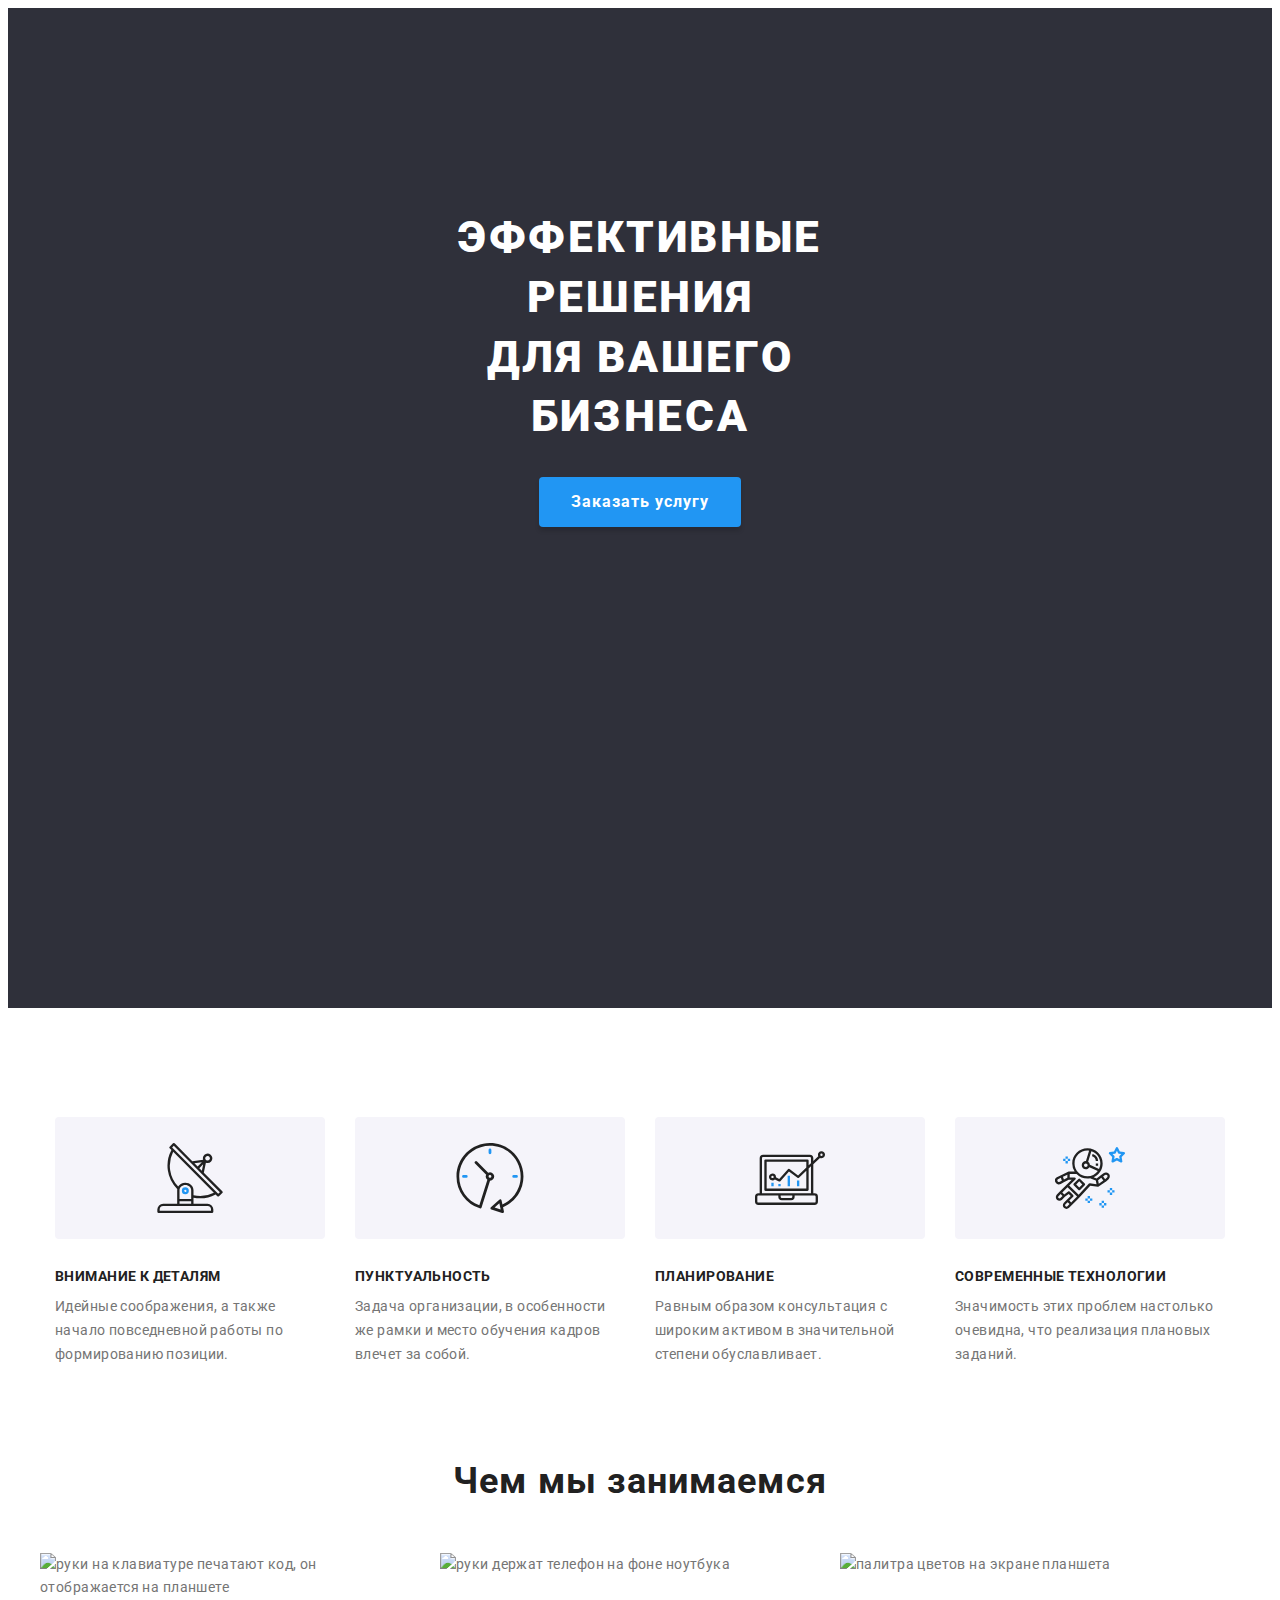
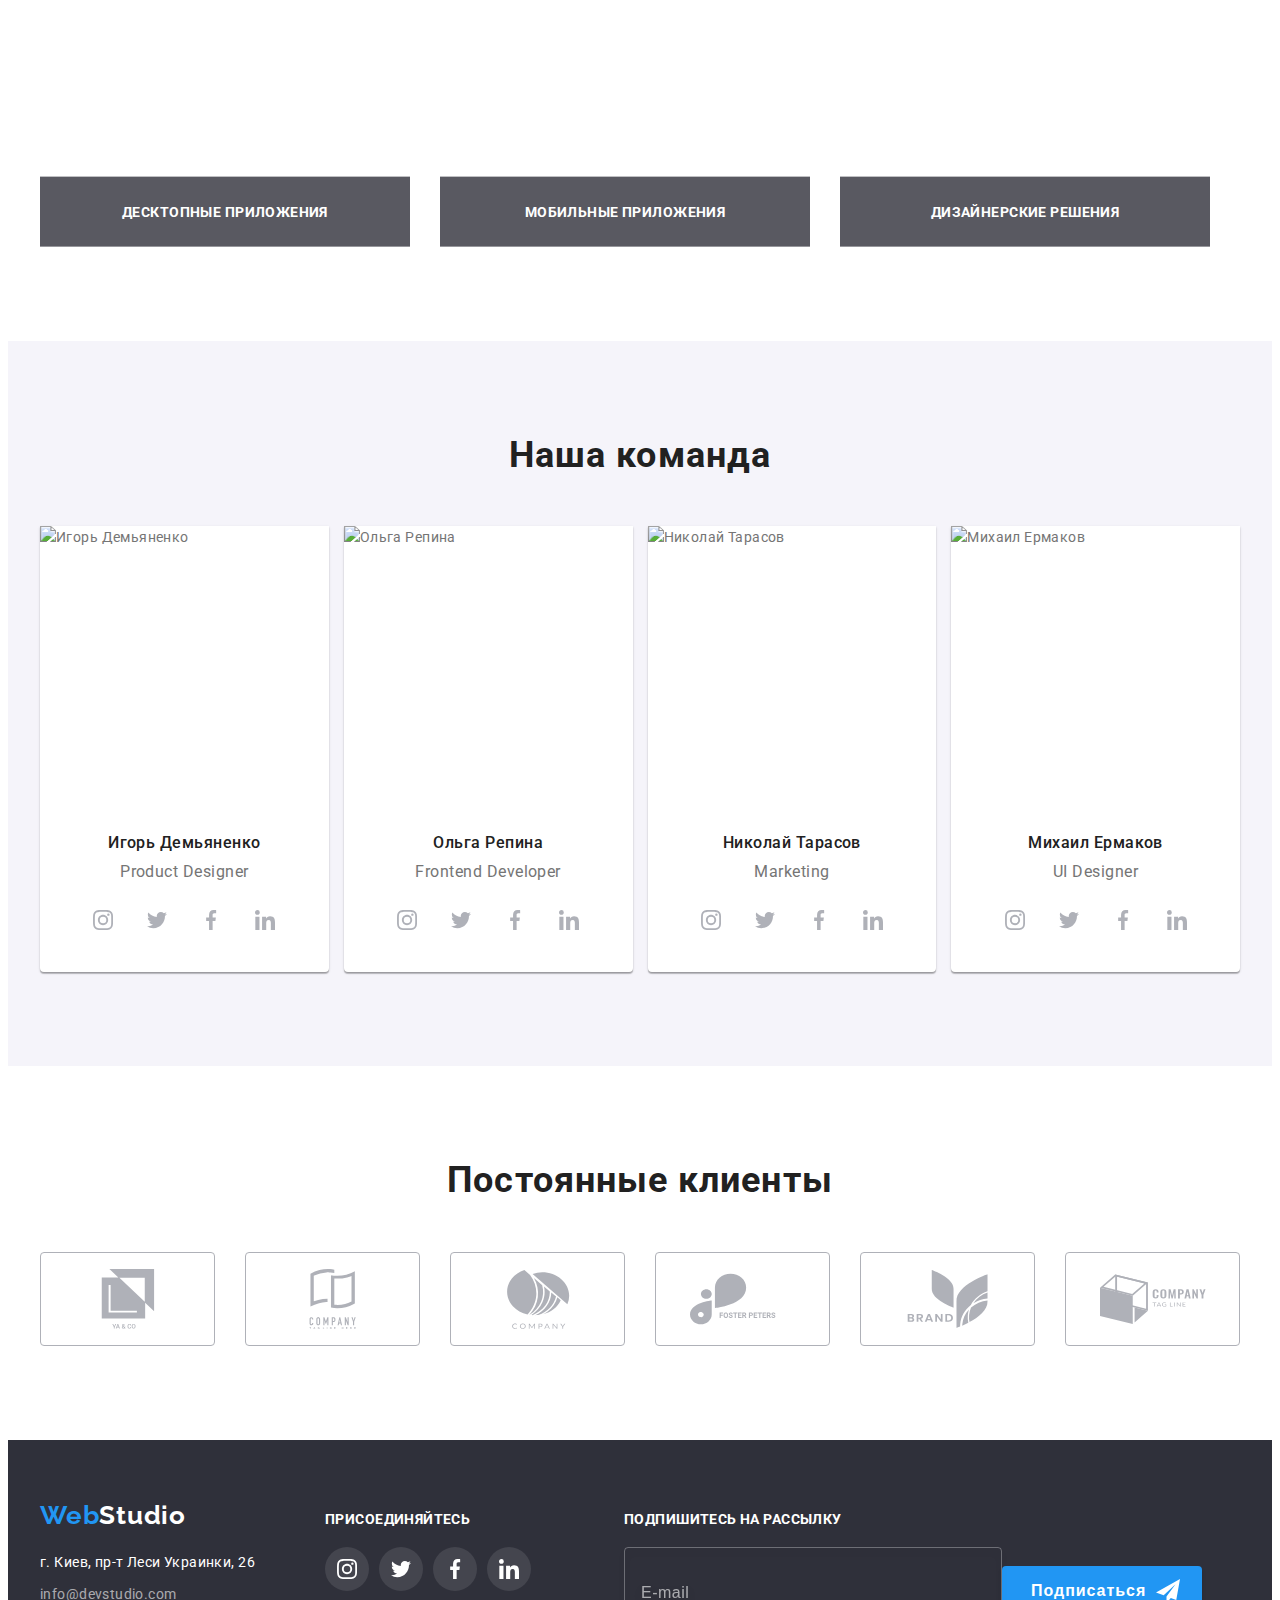
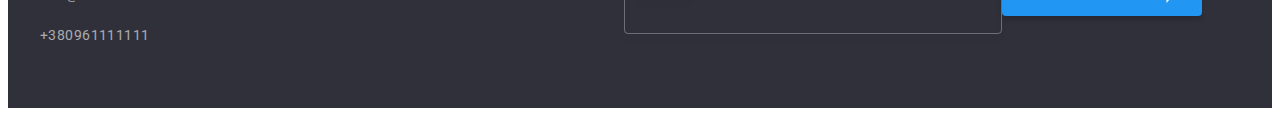
==== index.html @ 7a266950 "Добавил menu" ====
<!DOCTYPE html>
<html lang="ru">
  <head>
    <meta charset="UTF-8" />
    <meta http-equiv="X-UA-Compatible" content="IE=edge" />
    <meta name="viewport" content="width=device-width, initial-scale=1.0" />
    <title>WebStudio</title>

    <!-- Project fonts -->
    <link rel="preconnect" href="https://fonts.googleapis.com" />
    <link rel="preconnect" href="https://fonts.gstatic.com" crossorigin />
    <link
      href="https://fonts.googleapis.com/css2?family=Raleway:wght@700&family=Roboto:wght@400;500;700;900&display=swap"
      rel="stylesheet"
    />
    <!-- Modern-normalize -->
    <link
      rel="stylesheet"
      href="https://cdnjs.cloudflare.com/ajax/libs/modern-normalize/1.1.0/modern-normalize.min.css"
      integrity="sha512-wpPYUAdjBVSE4KJnH1VR1HeZfpl1ub8YT/NKx4PuQ5NmX2tKuGu6U/JRp5y+Y8XG2tV+wKQpNHVUX03MfMFn9Q=="
      crossorigin="anonymous"
      referrerpolicy="no-referrer"
    />
    <!-- Custom styles -->
    <link rel="stylesheet" href="./css/styles.css" />
    <link rel="stylesheet" href="./css/main.min.css" />
  </head>
  <body>
    <!-- Шапка сайта (Header) -->
    <!-- <header class="header">
      <div class="container header__container">
        <a class="logo" href="index.html" lang="en">
          <span class="logo__accent">Web</span>Studio
        </a> -->

    <!-- Menu -->
    <button
      type="button"
      class="menu__button is-open"
      data-menu-button
      aria-expanded="false"
      aria-controls="menu-container"
    >
      <svg width="40" height="40" aria-label="Переключатель мобильного меню">
        <use class="menu__close" href="./img/icon.svg#icon-close_24px"></use>
        <use class="menu__icon" href="./img/icon.svg#icon-menu_24px"></use>
      </svg>
    </button>

    <div class="menu-container" id="menu-container" data-menu>
      <ul class="list menu-nav">
        <li class="menu-nav__item">
          <a href="" class="menu-nav__link menu-nav__link--current">Студия</a>
        </li>
        <li class="menu-nav__item">
          <a href="./portfolio.html" class="menu-nav__link">Портфолио</a>
        </li>
        <li class="menu-nav__item">
          <a href="" class="menu-nav__link">Контакты</a>
        </li>
      </ul>
      <ul class="list menu-contacts">
        <li class="menu-contacts__item">
          <a href="tel:+380961111111" class="menu-contacts__phone"
            >+38 096 111 11 11</a
          >
        </li>
        <li class="menu-contacts__item">
          <a href="mailto:info@devstudio.com" class="menu-contacts__mail"
            >info@devstudio.com</a
          >
        </li>
      </ul>
      <ul class="list menu-socials">
        <li class="menu-socials__item">
          <a href="" class="menu-socials__link">Instagram</a>
        </li>
        <li class="menu-socials__item">
          <a href="" class="menu-socials__link">Twitter</a>
        </li>
        <li class="menu-socials__item">
          <a href="" class="menu-socials__link">Facebook</a>
        </li>
        <li class="menu-socials__item">
          <a href="" class="menu-socials__link">LinkedIn</a>
        </li>
      </ul>
    </div>

    <!-- <nav class="navigation">
          <ul class="list navigation__list">
            <li class="navigation__item">
              <a class="link navigation__link current navigation__link--current" href="index.html"
                >Студия</a
              >
            </li>
            <li class="navigation__item">
              <a class="link navigation__link" href="portfolio.html"
                >Портфолио</a
              >
            </li>
            <li class="navigation__item">
              <a class="link navigation__link" href="#">Контакты</a>
            </li>
          </ul>
        </nav>

        <ul class="header__group list">
          <li class="header__item">
            <a class="link header__mail" href="mailto:info@devstudio.com"
              ><svg class="header__icon" width="16" height="12">
                <use href="./img/icon.svg#icon-envelope"></use>
              </svg>
              info@devstudio.com</a
            >
          </li>
          <li class="header__item">
            <a class="link header__phone" href="tel:380961111111"
              ><svg class="header__icon" width="10" height="16">
                <use href="./img/icon.svg#icon-smartphone"></use>
              </svg>
              +380961111111</a
            >
          </li>
        </ul>
      </div>
    </header> -->

    <!-- Секция герой (Hero) -->
    <main>
      <section class="hero overlay">
        <div class="container hero__container">
          <h1 class="hero__title">
            Эффективные решения <br />
            для вашего бизнеса
          </h1>
          <button class="hero__button" type="button" data-modal-open>
            Заказать услугу
          </button>
        </div>
      </section>

      <!-- Modal window -->
      <div class="backdrop is-hidden" data-modal>
        <div class="modal-wrapper">
          <button data-modal-close class="modal-button" type="button">
            <svg class="modal-icon" width="11" height="11">
              <use href="./img/icon.svg#icon-Vector"></use>
            </svg>
          </button>

          <strong class="modal-title"
            >Оставьте свои данные, мы вам перезвоним</strong
          >
          <form class="modal-form">
            <label class="modal-form__label" for="name">
              <span class="modal-form__text">Имя</span>
              <input
                class="modal-form__input"
                type="text"
                name="name"
                id="name"
              />
              <svg class="modal-form__icon" width="12" height="12">
                <use href="./img/icon.svg#icon-person-black-18dp-1"></use>
              </svg>
            </label>

            <label class="modal-form__label" for="tel">
              <span class="modal-form__text">Телефон</span>
              <input class="modal-form__input" type="tel" name="tel" id="tel" />
              <svg class="modal-form__icon" width="13" height="13">
                <use href="./img/icon.svg#icon-phone-black-18dp-1"></use>
              </svg>
            </label>

            <label class="modal-form__label" for="mail">
              <span class="modal-form__text">Почта</span>
              <input
                class="modal-form__input"
                type="text"
                name="mail"
                id="mail"
              />
              <svg class="modal-form__icon" width="15" height="12">
                <use href="./img/icon.svg#icon-email-black-18dp-1"></use>
              </svg>
            </label>

            <label class="modal-form__label">
              <span class="modal-form__text">Комментарий</span>
              <textarea
                class="modal-form__textarea"
                name="comment"
                placeholder="Введите текст"
              ></textarea>
            </label>

            <label class="modal-form__polisy" for="agree">
              <input
                class="modal-form__checkbox visually-hidden"
                type="checkbox"
                name="agree"
                value="agree"
                id="agree"
              />
              <span class="modal-form__checkbox">
                <svg class="modal-form__checkbox-icon" width="16" height="15">
                  <use href="./img/icon.svg#icon-Vector-1"></use>
                </svg>
              </span>
              <span class="modal-form__modal-form__polisy-text"
                >Соглашаюсь с рассылкой и принимаю
                <a href="" class="modal-form__polisy-text">Условия договора</a>
              </span>
            </label>

            <button class="modal-form__submit-buttom" type="submit">
              Отправить
            </button>
          </form>
        </div>
      </div>

      <!-- Особенности -->
      <section class="about">
        <div class="container about__container">
          <h2 hidden>Наши особенности</h2>
          <ul class="list about__list">
            <li class="about__item">
              <div class="about__icon-background">
                <svg class="about__icon" width="70" height="70">
                  <use href="./img/icon.svg#icon-antenna1"></use>
                </svg>
              </div>
              <h3 class="about__title">Внимание к деталям</h3>
              <p class="about__benefits">
                Идейные соображения, а также начало повседневной работы по
                формированию позиции.
              </p>
            </li>
            <li class="about__item">
              <div class="about__icon-background">
                <svg class="about__icon" width="70" height="70">
                  <use href="./img/icon.svg#icon-clock1"></use>
                </svg>
              </div>
              <h3 class="about__title">Пунктуальность</h3>
              <p class="about__benefits">
                Задача организации, в особенности же рамки и место обучения
                кадров влечет за собой.
              </p>
            </li>
            <li class="about__item">
              <div class="about__icon-background">
                <svg class="about__icon" width="70" height="70">
                  <use href="./img/icon.svg#icon-diagram1"></use>
                </svg>
              </div>
              <h3 class="about__title">Планирование</h3>
              <p class="about__benefits">
                Равным образом консультация с широким активом в значительной
                степени обуславливает.
              </p>
            </li>
            <li class="about__item">
              <div class="about__icon-background">
                <svg class="about__icon" width="70" height="70">
                  <use href="./img/icon.svg#icon-astronaut1"></use>
                </svg>
              </div>
              <h3 class="about__title">Современные технологии</h3>
              <p class="about__benefits">
                Значимость этих проблем настолько очевидна, что реализация
                плановых заданий.
              </p>
            </li>
          </ul>
        </div>
      </section>

      <!-- Чем мы занимаемся -->
      <section class="lessons">
        <div class="container lessons__container">
          <h2 class="lessons__title">Чем мы занимаемся</h2>
          <ul class="list lessons__list">
            <li class="lessons__item">
              <img
                class="lessons__img"
                srcset="img\img.title\img1_des@2x.jpg"
                src="./img/img.title/img1.jpg"
                alt="руки на клавиатуре печатают код, он отображается на планшете"
                width="370"
                height="294"
              />
              <div class="lessons__text-picture">ДЕСКТОПНЫЕ ПРИЛОЖЕНИЯ</div>
            </li>
            <li class="lessons__item">
              <img
                class="lessons__img"
                srcset="img\img.title\img2_des@2x.jpg"
                src="./img/img.title/img2.jpg"
                alt="руки держат телефон на фоне ноутбука"
                width="370"
                height="294"
              />
              <div class="lessons__text-picture">МОБИЛЬНЫЕ ПРИЛОЖЕНИЯ</div>
            </li>
            <li class="lessons__item">
              <img
                class="lessons__img"
                srcset="img\img.title\img3_des@2x.jpg"
                src="./img/img.title/img3.jpg"
                alt="палитра цветов на экране планшета"
                width="370"
                height="294"
              />
              <div class="lessons__text-picture">ДИЗАЙНЕРСКИЕ РЕШЕНИЯ</div>
            </li>
          </ul>
        </div>
      </section>

      <!-- Наша команда -->
      <section class="team">
        <div class="container team__container">
          <h2 class="team__title">Наша команда</h2>
          <ul class="list team__list">
            <li class="team__item">
              <img
                class="team__img"
                src="./img/img.title/игорьдемьяненко.jpg"
                alt="Игорь Демьяненко"
                width="270"
                height="260"
              />
              <div class="team__text">
                <h3 class="team__name">Игорь Демьяненко</h3>
                <p class="team__position" lang="en">Product Designer</p>
                <ul class="list team__socials-list">
                  <li class="team__socials-item">
                    <a
                      class="team__socials-link"
                      href=""
                      aria-label="иконка-Instagram"
                    >
                      <svg class="team__socials-icon" width="20" height="20">
                        <use href="./img/icon.svg#icon-instagram2"></use>
                      </svg>
                    </a>
                  </li>
                  <li class="team__socials-item">
                    <a
                      class="team__socials-link"
                      href=""
                      aria-label="иконка-Twitter"
                    >
                      <svg class="team__socials-icon" width="20" height="20">
                        <use href="./img/icon.svg#icon-twitter1"></use>
                      </svg>
                    </a>
                  </li>
                  <li class="team__socials-item">
                    <a
                      class="team__socials-link"
                      href=""
                      aria-label="иконка-Facebook"
                    >
                      <svg class="team__socials-icon" width="20" height="20">
                        <use href="./img/icon.svg#icon-facebook1"></use>
                      </svg>
                    </a>
                  </li>
                  <li class="team__socials-item">
                    <a
                      class="team__socials-link"
                      href=""
                      aria-label="иконка-Linkedin"
                    >
                      <svg class="team__socials-icon" width="20" height="20">
                        <use href="./img/icon.svg#icon-linkedin1"></use>
                      </svg>
                    </a>
                  </li>
                </ul>
              </div>
            </li>
            <li class="team__item">
              <img
                class="team__img"
                src="./img/img.title/ольгарепина.jpg"
                alt="Ольга Репина"
                width="270"
                height="260"
              />
              <div class="team__text">
                <h3 class="team__name">Ольга Репина</h3>
                <p class="team__position" lang="en">Frontend Developer</p>
                <ul class="list team__socials-list">
                  <li class="team__socials-item">
                    <a
                      class="team__socials-link"
                      href=""
                      aria-label="иконка-Instagram"
                    >
                      <svg class="team__socials-icon" width="20" height="20">
                        <use href="./img/icon.svg#icon-instagram2"></use>
                      </svg>
                    </a>
                  </li>
                  <li class="team__socials-item">
                    <a
                      class="team__socials-link"
                      href=""
                      aria-label="иконка-Twitter"
                    >
                      <svg class="team__socials-icon" width="20" height="20">
                        <use href="./img/icon.svg#icon-twitter1"></use>
                      </svg>
                    </a>
                  </li>
                  <li class="team__socials-item">
                    <a
                      class="team__socials-link"
                      href=""
                      aria-label="иконка-Facebook"
                    >
                      <svg class="team__socials-icon" width="20" height="20">
                        <use href="./img/icon.svg#icon-facebook1"></use>
                      </svg>
                    </a>
                  </li>
                  <li class="team__socials-item">
                    <a
                      class="team__socials-link"
                      href=""
                      aria-label="иконка-Linkedin"
                    >
                      <svg class="team__socials-icon" width="20" height="20">
                        <use href="./img/icon.svg#icon-linkedin1"></use>
                      </svg>
                    </a>
                  </li>
                </ul>
              </div>
            </li>
            <li class="team__item">
              <img
                class="team__img"
                src="./img/img.title/николайтарасов.jpg"
                alt="Николай Тарасов"
                width="270"
                height="260"
              />
              <div class="team__text">
                <h3 class="team__name">Николай Тарасов</h3>
                <p class="team__position" lang="en">Marketing</p>
                <ul class="list team__socials-list">
                  <li class="team__socials-item">
                    <a
                      class="team__socials-link"
                      href=""
                      aria-label="иконка-Instagram"
                    >
                      <svg class="team__socials-icon" width="20" height="20">
                        <use href="./img/icon.svg#icon-instagram2"></use>
                      </svg>
                    </a>
                  </li>
                  <li class="team__socials-item">
                    <a
                      class="team__socials-link"
                      href=""
                      aria-label="иконка-Twitter"
                    >
                      <svg class="team__socials-icon" width="20" height="20">
                        <use href="./img/icon.svg#icon-twitter1"></use>
                      </svg>
                    </a>
                  </li>
                  <li class="team__socials-item">
                    <a
                      class="team__socials-link"
                      href=""
                      aria-label="иконка-Facebook"
                    >
                      <svg class="team__socials-icon" width="20" height="20">
                        <use href="./img/icon.svg#icon-facebook1"></use>
                      </svg>
                    </a>
                  </li>
                  <li class="team__socials-item">
                    <a
                      class="team__socials-link"
                      href=""
                      aria-label="иконка-Linkedin"
                    >
                      <svg class="team__socials-icon" width="20" height="20">
                        <use href="./img/icon.svg#icon-linkedin1"></use>
                      </svg>
                    </a>
                  </li>
                </ul>
              </div>
            </li>
            <li class="team__item">
              <img
                class="team__img"
                src="./img/img.title/михаилермаков.jpg"
                alt="Михаил Ермаков"
                width="270"
                height="260"
              />
              <div class="team__text">
                <h3 class="team__name">Михаил Ермаков</h3>
                <p class="team__position" lang="en">UI Designer</p>
                <ul class="list team__socials-list">
                  <li class="team__socials-item">
                    <a
                      class="team__socials-link"
                      href=""
                      aria-label="иконка-Instagram"
                    >
                      <svg class="team__socials-icon" width="20" height="20">
                        <use href="./img/icon.svg#icon-instagram2"></use>
                      </svg>
                    </a>
                  </li>
                  <li class="team__socials-item">
                    <a
                      class="team__socials-link"
                      href=""
                      aria-label="иконка-Twitter"
                    >
                      <svg class="team__socials-icon" width="20" height="20">
                        <use href="./img/icon.svg#icon-twitter1"></use>
                      </svg>
                    </a>
                  </li>
                  <li class="team__socials-item">
                    <a
                      class="team__socials-link"
                      href=""
                      aria-label="иконка-Facebook"
                    >
                      <svg class="team__socials-icon" width="20" height="20">
                        <use href="./img/icon.svg#icon-facebook1"></use>
                      </svg>
                    </a>
                  </li>
                  <li class="team__socials-item">
                    <a
                      class="team__socials-link"
                      href=""
                      aria-label="иконка-Linkedin"
                    >
                      <svg class="team__socials-icon" width="20" height="20">
                        <use href="./img/icon.svg#icon-linkedin1"></use>
                      </svg>
                    </a>
                  </li>
                </ul>
              </div>
            </li>
          </ul>
        </div>
      </section>

      <!-- Постоянные клиенты -->
      <section class="clients">
        <div class="container clients__container">
          <h2 class="clients__title">Постоянные клиенты</h2>
          <ul class="list clients__list">
            <li class="clients__item">
              <a href="" class="clients__link">
                <svg class="clients__icon" width="106" height="60">
                  <use href="./img/icon.svg#icon-client1"></use>
                </svg>
              </a>
            </li>
            <li class="clients__item">
              <a href="" class="clients__link">
                <svg class="clients__icon" width="106" height="60">
                  <use href="./img/icon.svg#icon-client2"></use>
                </svg>
              </a>
            </li>
            <li class="clients__item">
              <a href="" class="clients__link">
                <svg class="clients__icon" width="106" height="60">
                  <use href="./img/icon.svg#icon-client3"></use>
                </svg>
              </a>
            </li>
            <li class="clients__item">
              <a href="" class="clients__link">
                <svg class="clients__icon" width="106" height="60">
                  <use href="./img/icon.svg#icon-client4"></use>
                </svg>
              </a>
            </li>
            <li class="clients__item">
              <a href="" class="clients__link">
                <svg class="clients__icon" width="106" height="60">
                  <use href="./img/icon.svg#icon-client5"></use>
                </svg>
              </a>
            </li>
            <li class="clients__item">
              <a href="" class="clients__link">
                <svg class="clients__icon" width="106" height="60">
                  <use href="./img/icon.svg#icon-client6"></use>
                </svg>
              </a>
            </li>
          </ul>
        </div>
      </section>
    </main>

    <!-- Footer -->
    <footer class="footer">
      <div class="container footer__container">
        <div class="logo-socials">
          <div class="footer__contact">
            <a class="logo footer__logo" href="index.html" lang="en">
              <span class="logo__accent">Web</span>Studio</a
            >
            <address class="footer__address">
              г. Киев, пр-т Леси Украинки, 26
              <ul class="list footer__group">
                <li class="footer__item">
                  <a class="link footer__mail" href="mailto:info@devstudio.com"
                    >info@devstudio.com</a
                  >
                </li>
                <li class="footer__item">
                  <a class="link footer__phone" href="tel:380961111111"
                    >+380961111111</a
                  >
                </li>
              </ul>
            </address>
          </div>
          <div class="footer__socials">
            <h3 class="footer__socials-title">Присоединяйтесь</h3>
            <ul class="list footer__socials-list">
              <li class="footer__socials-item">
                <a href="" class="footer__socials-link">
                  <svg class="footer__socials-icon" width="20" height="20">
                    <use href="./img/icon.svg#icon-instagram2"></use>
                  </svg>
                </a>
              </li>
              <li class="footer__socials-item">
                <a href="" class="footer__socials-link">
                  <svg class="footer__socials-icon" width="20" height="20">
                    <use href="./img/icon.svg#icon-twitter1"></use>
                  </svg>
                </a>
              </li>
              <li class="footer__socials-item">
                <a href="" class="footer__socials-link">
                  <svg class="footer__socials-icon" width="20" height="20">
                    <use href="./img/icon.svg#icon-facebook1"></use>
                  </svg>
                </a>
              </li>
              <li class="footer__socials-item">
                <a href="" class="footer__socials-link">
                  <svg class="footer__socials-icon" width="20" height="20">
                    <use href="./img/icon.svg#icon-linkedin1"></use>
                  </svg>
                </a>
              </li>
            </ul>
          </div>
        </div>
        <div class="footer__form">
          <h3 class="footer__form-title">Подпишитесь на рассылку</h3>
          <form class="footer__mail-form">
            <label>
              <input
                class="footer__mail-input"
                type="email"
                name="email"
                placeholder="E-mail"
              />
            </label>
            <button class="footer__mail-submit" type="submit">
              <span class="footer__mail-button"
                >Подписаться
                <svg class="footer__mail-icon" width="24" height="24">
                  <use href="./img/icon.svg#icon-icon-send"></use>
                </svg>
              </span>
            </button>
          </form>
        </div>
      </div>
    </footer>
    <script src="./js/modal.js"></script>
    <script src="./js/menu.js"></script>
  </body>
</html>
---- css/main.min.css ----
:root{--main-font: Roboto, sans-serif;--secondary-font: Raleway, sans-sefir;--accent-color: #2196f3;--main-text-color: #757575;--secondary-text-color: #212121;--main-background-color: #ffffff;--secondary-background-color: #f5f4fa;--dark-background-color: #2f303a;--icon-color: #afb1b8;--timing-function: cubic-bezier(0.4, 0, 0.2, 1)}.visually-hidden{position:absolute;white-space:nowrap;width:1px;height:1px;margin:-1px;padding:0;overflow:hidden;border:0;clip:rect(0 0 0 0);-webkit-clip-path:inset(50%);clip-path:inset(50%)}body{font-family:var(--main-font);font-size:14px;line-height:1.71;letter-spacing:0.03em;color:var(--main-text-color)}section{padding-top:94px;padding-bottom:94px}.button{font-family:inherit;color:currentColor}img{display:block;max-width:100%;height:auto}h1,h2,h3,h4,h5,h6,p{margin:0}.link{text-decoration:none;color:currentColor}.list{list-style:none;margin:0;padding:0}.container{width:1200px;padding-left:15px;padding-right:15px;margin-left:auto;margin-right:auto}@media screen and (min-width: 480px){.container{width:480px}}@media screen and (min-width: 768px){.container{width:768px}}@media screen and (min-width: 1200px){.container{width:1200px}}.hero__button{display:inline-block;padding:10px 32px;min-width:200px;font-family:inherit;font-weight:700;font-size:16px;line-height:1.88;letter-spacing:0.06em;cursor:pointer;color:var(--main-background-color);background-color:var(--accent-color);-webkit-box-shadow:0px 4px 4px rgba(0,0,0,0.15);box-shadow:0px 4px 4px rgba(0,0,0,0.15);border:none;border-radius:4px;-webkit-transition:background-color 250ms var(--timing-function);transition:background-color 250ms var(--timing-function)}.hero__button:hover{color:var(--main-background-color);background-color:var(--accent-color)}.modal-button{-webkit-box-align:center;-ms-flex-align:center;align-items:center;-webkit-box-pack:center;-ms-flex-pack:center;justify-content:center;display:-webkit-box;display:-ms-flexbox;display:flex;width:30px;height:30px;position:absolute;top:8px;right:8px;background-color:transparent;border:1px solid rgba(0,0,0,0.2);border-radius:50%;cursor:pointer;-webkit-transition:border-color 250ms var(--timing-function),fill 250ms var(--timing-function);transition:border-color 250ms var(--timing-function),fill 250ms var(--timing-function)}.modal-button:hover,.modal-button:focus{border-color:var(--accent-color);fill:var(--accent-color)}.modal-form__submit-buttom{margin:auto;margin-top:30px;display:-webkit-box;display:-ms-flexbox;display:flex;min-width:200px;margin-top:30px;padding:10px 58px;font-weight:700;font-size:16px;line-height:1.87;letter-spacing:0.06em;color:#ffffff;background-color:var(--accent-color);border:none;cursor:pointer;-webkit-box-shadow:0px 4px 4px rgba(0,0,0,0.15);box-shadow:0px 4px 4px rgba(0,0,0,0.15);border-radius:4px;-webkit-transition:background-color 250ms var(--timing-function);transition:background-color 250ms var(--timing-function)}.modal-form__submit-buttom:hover,.modal-form__submit-buttom:focus{background-color:#188ce8}.footer__mail-submit{display:-webkit-box;display:-ms-flexbox;display:flex;width:200px;height:50px;padding:10px 29px;font-weight:700;font-size:16px;line-height:1.87;letter-spacing:0.06em;cursor:pointer;border:none;-webkit-box-shadow:0px 4px 4px rgba(0,0,0,0.15);box-shadow:0px 4px 4px rgba(0,0,0,0.15);border-radius:4px;color:var(--main-background-color);background-color:var(--accent-color);-webkit-transition:background-color 250ms var(--timing-function);transition:background-color 250ms var(--timing-function)}.footer__mail-submit:hover,.footer__mail-submit:focus{background-color:#188ce8}@media screen and (max-width: 1200px){.footer__mail-submit{margin-left:12px}}.footer__mail-button{display:-webkit-box;display:-ms-flexbox;display:flex;-webkit-box-align:center;-ms-flex-align:center;align-items:center;-webkit-box-pack:center;-ms-flex-pack:center;justify-content:center}.footer__mail-icon{margin-left:10px;fill:var(--main-background-color)}.team__socials-list{padding-right:32px;padding-left:32px;display:-webkit-box;display:-ms-flexbox;display:flex;-webkit-box-align:center;-ms-flex-align:center;align-items:center;-webkit-box-pack:center;-ms-flex-pack:center;justify-content:center}.team__socials-item{margin-right:10px}.team__socials-item:last-child{margin-right:0px}.team__socials-link{display:-webkit-box;display:-ms-flexbox;display:flex;-webkit-box-align:center;-ms-flex-align:center;align-items:center;-webkit-box-pack:center;-ms-flex-pack:center;justify-content:center;cursor:pointer;width:44px;height:44px;background-color:#ffffff;color:#303030;border-radius:50%;-webkit-transition:background-color 250ms var(--timing-function);transition:background-color 250ms var(--timing-function)}.team__socials-link:hover,.team__socials-link:focus{background-color:#2196f3}.team__socials-icon{fill:var(--icon-color);-webkit-transition:fill 250ms var(--timing-function);transition:fill 250ms var(--timing-function)}.team__socials-link:hover .team__socials-icon,.team__socials-link:focus .team__socials-icon{fill:#ffffff}.about__icon-background{margin-bottom:30px;height:120px;display:-webkit-box;display:-ms-flexbox;display:flex;-webkit-box-align:center;-ms-flex-align:center;align-items:center;-webkit-box-pack:center;-ms-flex-pack:center;justify-content:center;border-radius:4px;background-color:#f5f4fa}.footer__socials-title{margin-top:0;margin-bottom:20px;font-size:14px;line-height:1.16;letter-spacing:0.03em;text-transform:uppercase;color:var(--main-background-color)}.footer__socials-list{margin:0;padding-left:0;display:-webkit-box;display:-ms-flexbox;display:flex;-webkit-box-pack:center;-ms-flex-pack:center;justify-content:center}.footer__socials-item:not(:last-child){margin-right:10px}.footer__socials-link{width:44px;height:44px;display:-webkit-box;display:-ms-flexbox;display:flex;-webkit-box-align:center;-ms-flex-align:center;align-items:center;-webkit-box-pack:center;-ms-flex-pack:center;justify-content:center;background-color:rgba(255,255,255,0.1);border-radius:50px;-webkit-transition:background-color 250ms var(--timing-function);transition:background-color 250ms var(--timing-function)}.footer__socials-link:hover,.footer__socials-link:focus{background-color:var(--accent-color)}.footer__socials-icon{fill:var(--main-background-color)}.logo{margin-right:93px;font-family:"Raleway";font-weight:700;font-size:26px;line-height:1.19;letter-spacing:0.03em;text-decoration:none;color:#212121}.logo__accent{padding-bottom:0;color:var(--accent-color)}.footer__logo{margin-right:0;padding-bottom:20px;display:inline-block;font-family:"Raleway";font-style:normal;font-weight:700;font-size:26px;line-height:1.19;letter-spacing:0.03em;text-decoration:none;color:#ffffff}.backdrop{width:100%;height:100%;position:fixed;top:0;left:0;background-color:rgba(0,0,0,0.2);opacity:1;-webkit-transition:opacity 250ms var(--timing-function),visibility 250ms var(--timing-function);transition:opacity 250ms var(--timing-function),visibility 250ms var(--timing-function)}.modal-wrapper{position:absolute;width:450px;height:609px;padding:40px;background-color:var(--main-background-color);top:35%;left:50%;border-radius:4px;-webkit-transform:translate(-50%, -50%);transform:translate(-50%, -50%);-webkit-transition:-webkit-transform 250ms var(--timing-function);transition:-webkit-transform 250ms var(--timing-function);transition:transform 250ms var(--timing-function);transition:transform 250ms var(--timing-function), -webkit-transform 250ms var(--timing-function)}@media screen and (min-width: 768px){.modal-wrapper{top:50%;left:50%;-webkit-transform:translate(-50%, -50%);transform:translate(-50%, -50%)}}@media screen and (min-width: 1200px){.modal-wrapper{width:528px;height:581px;top:50%;left:50%;-webkit-transform:translate(-50%, -50%);transform:translate(-50%, -50%)}}.backdrop.is-hidden{opacity:0;visibility:hidden;pointer-events:none}.modal-title{margin-bottom:12px;text-align:center;font-weight:700;font-size:20px;line-height:1.15;letter-spacing:0.03em;color:var(--secondary-text-color)}.modal-form{width:370px;margin-left:auto;margin-right:auto}@media screen and (min-width: 1200px){.modal-form{width:448px}}.modal-form__label{position:relative;text-align:left;margin-bottom:10px;-webkit-transition:fill 250ms var(--timing-function);transition:fill 250ms var(--timing-function)}.modal-form__label:hover,.modal-form__label:focus{fill:var(--accent-color)}.modal-form__text{padding-bottom:4px;text-align:left;font-size:12px;line-height:1.16;letter-spacing:0.01em}.modal-form__input{width:370px;height:40px;margin-bottom:10px;padding-top:12px;padding-bottom:12px;padding-left:42px;border:1px solid rgba(33,33,33,0.2);border-radius:4px;-webkit-transition:border-color 250ms var(--timing-function);transition:border-color 250ms var(--timing-function)}.modal-form__input:hover,.modal-form__input:focus{border-color:var(--accent-color)}@media screen and (min-width: 1200px){.modal-form__input{width:448px}}.modal-form__icon{position:absolute;top:31px;left:12px}.modal-form__textarea{width:370px;height:120px;padding-top:16px;padding-left:12px;resize:none;outline:none;border:1px solid rgba(33,33,33,0.2);border-radius:4px;-webkit-transition:border-color 250ms var(--timing-function);transition:border-color 250ms var(--timing-function)}@media screen and (min-width: 1200px){.modal-form__textarea{width:448px}}.modal-form__textarea::-webkit-input-placeholder{font-size:14px;line-height:1.14;letter-spacing:0.01em;color:rgba(117,117,117,0.5)}.modal-form__textarea:-ms-input-placeholder{font-size:14px;line-height:1.14;letter-spacing:0.01em;color:rgba(117,117,117,0.5)}.modal-form__textarea::-ms-input-placeholder{font-size:14px;line-height:1.14;letter-spacing:0.01em;color:rgba(117,117,117,0.5)}.modal-form__textarea::placeholder{font-size:14px;line-height:1.14;letter-spacing:0.01em;color:rgba(117,117,117,0.5)}.modal-form__textarea::-webkit-input-placeholder:hover,.modal-form__textarea::-webkit-input-placeholder:focus{border-color:var(--accent-color)}.modal-form__textarea:-ms-input-placeholder:hover,.modal-form__textarea:-ms-input-placeholder:focus{border-color:var(--accent-color)}.modal-form__textarea::-ms-input-placeholder:hover,.modal-form__textarea::-ms-input-placeholder:focus{border-color:var(--accent-color)}.modal-form__textarea::placeholder:hover,.modal-form__textarea::placeholder:focus{border-color:var(--accent-color)}.modal-form__polisy{display:-webkit-box;display:-ms-flexbox;display:flex;-webkit-box-align:center;-ms-flex-align:center;align-items:center}.modal-form__polisy-text{color:var(--accent-color)}.modal-form__checkbox{display:-webkit-box;display:-ms-flexbox;display:flex;-webkit-box-align:center;-ms-flex-align:center;align-items:center;-webkit-box-pack:center;-ms-flex-pack:center;justify-content:center;margin-right:7px;border:2px solid var(--secondary-text-color);outline-offset:-2px;border-radius:2px;background-color:transparent;-webkit-transition:background-color 250ms var(--timing-function);transition:background-color 250ms var(--timing-function)}.modal-form__checkbox:checked+.modal-form__checkbox{background-color:var(--accent-color)}.modal-form__checkbox:focus+.modal-form__checkbox{border-color:var(--accent-color);outline:transparent}.modal-form__checkbox-icon{opacity:0;fill:var(--main-background-color);-webkit-transition:opacity 250ms var(--timing-function);transition:opacity 250ms var(--timing-function)}.modal-form__checkbox:checked+.modal-form__checkbox .modal-form__checkbox-icon{opacity:1}.header{display:-webkit-box;display:-ms-flexbox;display:flex;-webkit-box-align:center;-ms-flex-align:center;align-items:center;background-color:var(--main-background-color);border-bottom:1px solid #ececec}.header__container{display:-webkit-box;display:-ms-flexbox;display:flex;-webkit-box-align:center;-ms-flex-align:center;align-items:center}.navigation{display:-webkit-box;display:-ms-flexbox;display:flex;-webkit-box-align:center;-ms-flex-align:center;align-items:center;margin-right:305px}.navigation__list{display:-webkit-box;display:-ms-flexbox;display:flex;-webkit-box-align:center;-ms-flex-align:center;align-items:center}.navigation__list .navigation__item+.navigation__item{margin-left:50px}.navigation__link{display:block;padding-top:32px;padding-bottom:32px;display:block;color:var(--secondary-text-color);font-weight:500;font-size:14px;line-height:1.14;letter-spacing:0.02em;-webkit-transition:color 250ms var(--timing-function);transition:color 250ms var(--timing-function)}.navigation__link:hover,.navigation__link:focus{color:var(--accent-color)}.navigation__link.navigation__link--current{color:var(--accent-color);position:relative}.navigation__link.navigation__link--current::after{content:"";left:0;bottom:0;position:absolute;display:block;width:100%;height:4px;border-radius:2px;background-color:var(--accent-color)}.header__group{display:-webkit-box;display:-ms-flexbox;display:flex;margin-left:auto}.header__group .header__item+.header__item{margin-left:50px}.header__mail,.header__phone{padding-top:32px;padding-bottom:32px;display:block;font-weight:500;font-size:14px;line-height:1.14;letter-spacing:0.02em;color:var(--main-text-color);-webkit-transition:color 250ms var(--timing-function);transition:color 250ms var(--timing-function)}.header__mail:hover,.header__mail:focus,.header__phone:hover,.header__phone:focus{color:var(--accent-color)}.header__group{display:-webkit-box;display:-ms-flexbox;display:flex;-webkit-box-align:center;-ms-flex-align:center;align-items:center;-webkit-box-pack:center;-ms-flex-pack:center;justify-content:center}.header__mail,.header__phone{display:-webkit-box;display:-ms-flexbox;display:flex;-webkit-box-align:center;-ms-flex-align:center;align-items:center;color:var(--main-text-color)}.header__icon{margin-right:10px;fill:currentColor}.overlay{padding-top:200px;max-width:1600px;height:600px;margin-left:auto;margin-right:auto;background-image:-webkit-gradient(linear, left top, right top, from(rgba(47,48,58,0.4)), to(rgba(47,48,58,0.4))),url(/img/background/background.jpg);background-image:linear-gradient(to right, rgba(47,48,58,0.4), rgba(47,48,58,0.4)),url(/img/background/background.jpg);background-size:cover;background-repeat:no-repeat;background-position:center}.hero{padding-top:200px;padding-bottom:200px;background-color:var(--dark-background-color)}.hero__container{text-align:center}.hero__title{max-width:500px;margin-right:auto;margin-bottom:30px;margin-left:auto;text-align:center;font-size:26px;font-weight:900;line-height:1.61;letter-spacing:0.06em;text-transform:uppercase;color:var(--main-background-color)}@media screen and (min-width: 1200px){.hero__title{max-width:500px;font-weight:900;font-size:44px;line-height:1.36}}@media screen and (min-width: 768px){.about__list{display:-webkit-box;display:-ms-flexbox;display:flex;-ms-flex-wrap:wrap;flex-wrap:wrap}}@media screen and (min-width: 1200px){.about__list{-ms-flex-wrap:nowrap;flex-wrap:nowrap}}@media screen and (min-width: 480px){.about__item{width:100%;margin-bottom:30px}}@media screen and (min-width: 768px){.about__item{-ms-flex-preferred-size:calc((100% - 2 * 30px) / 2);flex-basis:calc((100% - 2 * 30px) / 2);margin:15px}}@media screen and (min-width: 1200px){.about__item{width:270px;margin-bottom:0}}.about__title{margin-top:0;margin-bottom:10px;font-weight:700;font-size:14px;line-height:1.14;color:var(--secondary-text-color);text-transform:uppercase}@media screen and (min-width: 480px){.about__title{text-align:center}}@media screen and (min-width: 768px){.about__title{text-align:left}}.about__benefits{margin-top:0;font-weight:400;font-size:14px;line-height:1.71;text-align:left;color:var(--main-text-color)}.about__icon-background{display:-webkit-box;display:-ms-flexbox;display:flex;height:120px;-webkit-box-pack:center;-ms-flex-pack:center;justify-content:center;-webkit-box-align:center;-ms-flex-align:center;align-items:center;margin-bottom:30px;border:1px solid transparent;border-radius:4px;background-color:var(--secondary-background-color)}@media screen and (min-widht: 480px){.about__icon-background{width:100%}}.lessons{padding-top:0}@media screen and (max-width: 1199px){.lessons{display:none}}.lessons__list{display:-webkit-box;display:-ms-flexbox;display:flex}.lessons__item{width:370px;margin-right:30px;position:relative}.lessons__item:last-child{margin-right:0}.lessons__title{margin-bottom:50px;text-align:center;font-weight:700;font-size:36px;line-height:1.16;letter-spacing:0.03em;color:var(--secondary-text-color)}.lessons__text-picture{position:absolute;display:-webkit-box;display:-ms-flexbox;display:flex;width:100%;padding-top:27px;padding-bottom:27px;-webkit-box-pack:center;-ms-flex-pack:center;justify-content:center;-webkit-box-align:center;-ms-flex-align:center;align-items:center;color:var(--main-background-color);background-color:rgba(47,48,58,0.8);font-weight:700;font-size:14px;line-height:1.17;-webkit-transform:translate(0px, -100%);transform:translate(0px, -100%)}.team{background-color:var(--secondary-background-color)}.team__title{margin-bottom:50px;text-align:center;font-weight:700;font-size:36px;line-height:1.16;letter-spacing:0.03em;color:var(--secondary-text-color)}.team__list{display:-webkit-box;display:-ms-flexbox;display:flex;-ms-flex-wrap:wrap;flex-wrap:wrap}@media screen and (min-width: 768px){.team__list{margin-right:-15px}}@media screen and (min-width: 1200px){.team__list{display:-webkit-box;display:-ms-flexbox;display:flex;-ms-flex-wrap:nowrap;flex-wrap:nowrap;margin-right:-15px}}.team__item{width:100%;margin-bottom:30px;background-color:var(--main-background-color);-webkit-box-shadow:0px 1px 3px rgba(0,0,0,0.12),0px 1px 1px rgba(0,0,0,0.14),0px 2px 1px rgba(0,0,0,0.2);box-shadow:0px 1px 3px rgba(0,0,0,0.12),0px 1px 1px rgba(0,0,0,0.14),0px 2px 1px rgba(0,0,0,0.2);border-radius:0px 0px 4px 4px}@media screen and (min-width: 480px){.team__item{width:100%}}@media screen and (min-width: 768px){.team__item{margin-right:15px;-ms-flex-preferred-size:calc((100% - 2 * 30px) / 2);flex-basis:calc((100% - 2 * 30px) / 2)}}@media screen and (min-width: 1200px){.team__item{margin-bottom:0}}.team__img{width:100%}.team__text{padding-top:30px;padding-bottom:30px}.team__name{margin-top:0;margin-bottom:10px;text-align:center;font-weight:500;font-size:16px;line-height:1.18;letter-spacing:0.03em;color:var(--secondary-text-color)}.team__position{margin-top:0;margin-bottom:16px;text-align:center;font-size:16px;line-height:1.18;text-align:center;letter-spacing:0.03em}.clients{padding-top:60px;padding-bottom:60px}@media screen and (min-width: 1200px){.clients{padding-top:94px;padding-bottom:94px}}.clients__title{margin-bottom:50px;font-style:normal;font-weight:700;font-size:36px;line-height:1.16;text-align:center;letter-spacing:0.03em;color:var(--secondary-text-color)}.clients__list{-webkit-box-pack:center;-ms-flex-pack:center;justify-content:center;display:-webkit-box;display:-ms-flexbox;display:flex;-ms-flex-wrap:wrap;flex-wrap:wrap;margin:-15px}@media screen and (min-width: 768px){.clients__list{display:-webkit-box;display:-ms-flexbox;display:flex;-ms-flex-wrap:wrap;flex-wrap:wrap}}@media screen and (min-width: 1200px){.clients__list{-ms-flex-wrap:nowrap;flex-wrap:nowrap}}@media screen and (max-width: 767px){.clients__item{width:calc((100% - 2 * 30px) / 2);margin:15px}}@media screen and (min-width: 768px){.clients__item{width:calc((100% - 3 * 30px) / 3);margin:15px}}.clients__link{height:92px;display:-webkit-box;display:-ms-flexbox;display:flex;-webkit-box-align:center;-ms-flex-align:center;align-items:center;-webkit-box-pack:center;-ms-flex-pack:center;justify-content:center;border:1px solid var(--icon-color);border-radius:4px;fill:var(--icon-color);-webkit-transition:border 250ms var(--timing-function),fill 250ms var(--timing-function);transition:border 250ms var(--timing-function),fill 250ms var(--timing-function)}.clients__link:hover,.clients__link:focus{fill:var(--accent-color);border:1px solid var(--accent-color)}.filters{padding-top:60px;padding-bottom:60px}@media screen and (min-width: 1200px){.filters{padding-top:94px;padding-bottom:94px}}.filters__list{display:-webkit-box;display:-ms-flexbox;display:flex;-ms-flex-wrap:wrap;flex-wrap:wrap;margin-top:0;margin-bottom:40px;margin-left:0}@media screen and (min-width: 768px){.filters__list{display:-webkit-box;display:-ms-flexbox;display:flex;-webkit-box-align:center;-ms-flex-align:center;align-items:center;-webkit-box-pack:center;-ms-flex-pack:center;justify-content:center;margin-top:0;margin-bottom:30px;margin-left:0}}@media screen and (min-width: 1200px){.filters__list{display:-webkit-box;display:-ms-flexbox;display:flex;-webkit-box-align:center;-ms-flex-align:center;align-items:center;-webkit-box-pack:center;-ms-flex-pack:center;justify-content:center;margin-top:0;margin-bottom:50px;margin-left:0}}.filters__item:not(:last-child){margin-right:8px}@media screen and (max-width: 767px){.filters__item:not(:last-child):not(:last-child){margin-bottom:15px}}.button{font-family:inherit;font-weight:500;font-size:16px;line-height:1.62;text-align:center;letter-spacing:0.03em;cursor:pointer;border:none;color:#212121;background-color:#f5f4fa;-webkit-transition:color 250ms var(--timing-function),background-color 250ms var(--timing-function),-webkit-box-shadow 250ms var(--timing-function);transition:color 250ms var(--timing-function),background-color 250ms var(--timing-function),-webkit-box-shadow 250ms var(--timing-function);transition:color 250ms var(--timing-function),background-color 250ms var(--timing-function),box-shadow 250ms var(--timing-function);transition:color 250ms var(--timing-function),background-color 250ms var(--timing-function),box-shadow 250ms var(--timing-function),-webkit-box-shadow 250ms var(--timing-function)}.button:hover,.button:focus{background-color:var(--accent-color);color:var(--main-background-color);-webkit-box-shadow:0px 3px 1px rgba(0,0,0,0.1),0px 1px 2px rgba(0,0,0,0.08),0px 2px 2px rgba(0,0,0,0.12);box-shadow:0px 3px 1px rgba(0,0,0,0.1),0px 1px 2px rgba(0,0,0,0.08),0px 2px 2px rgba(0,0,0,0.12);border-radius:4px}.filters__button{padding:6px 22px;border:none;border-radius:4px}.projects{padding-top:50px}.projects__list{display:-webkit-box;display:-ms-flexbox;display:flex;-ms-flex-wrap:wrap;flex-wrap:wrap;margin-top:0;margin-bottom:-30px;padding-left:0}.projects__item{width:370px;margin-right:30px;margin-bottom:30px;width:calc((100% - 60px) / 3)}.projects__item:nth-child(3n){margin-right:0}.projects__item:nth-last-child(-n+3){margin-bottom:0}.projects__link{display:block;-webkit-transition:-webkit-box-shadow 250ms var(--timing-function);transition:-webkit-box-shadow 250ms var(--timing-function);transition:box-shadow 250ms var(--timing-function);transition:box-shadow 250ms var(--timing-function), -webkit-box-shadow 250ms var(--timing-function);text-decoration:none}.projects__link:hover,.projects__link:focus{-webkit-box-shadow:0px 1px 1px rgba(0,0,0,0.12),0px 4px 4px rgba(0,0,0,0.06),1px 4px 6px rgba(0,0,0,0.16);box-shadow:0px 1px 1px rgba(0,0,0,0.12),0px 4px 4px rgba(0,0,0,0.06),1px 4px 6px rgba(0,0,0,0.16)}.projects__text{padding-top:20px;padding-right:24px;padding-bottom:20px;padding-left:24px;border-right:1px solid #eeeeee;border-bottom:1px solid #eeeeee;border-left:1px solid #eeeeee}.projects__name{margin-bottom:4px;font-weight:700;font-size:18px;line-height:2;letter-spacing:0.06em;color:var(--secondary-text-color)}.projects__position{font-size:16px;line-height:1.88;letter-spacing:0.03em;color:var(--main-text-color)}.projects__overlay{position:relative;overflow:hidden}.projects__text-portfolio{position:absolute;padding:63px 24px;margin-top:0;margin-bottom:0;top:0;left:0;width:100%;height:100%;font-size:18px;line-height:1.56;color:var(--main-background-color);background-color:rgba(33,150,243,0.9);-webkit-transform:translateY(100%);transform:translateY(100%);-webkit-transition:-webkit-transform 250ms var(--timing-function);transition:-webkit-transform 250ms var(--timing-function);transition:transform 250ms var(--timing-function);transition:transform 250ms var(--timing-function), -webkit-transform 250ms var(--timing-function)}.projects__link:hover .projects__text-portfolio,.projects__link:focus .projects__text-portfolio{-webkit-transform:translateY(0%);transform:translateY(0%);-webkit-transition:-webkit-transform 250ms var(--timing-function);transition:-webkit-transform 250ms var(--timing-function);transition:transform 250ms var(--timing-function);transition:transform 250ms var(--timing-function), -webkit-transform 250ms var(--timing-function)}.footer{padding-top:60px;padding-bottom:60px;background-color:#2f303a}.footer__container{display:block;padding-left:15px;padding-right:15px;margin-left:auto;margin-right:auto}@media screen and (min-width: 768px){.footer__container{display:block}}@media screen and (min-width: 1200px){.footer__container{display:-webkit-box;display:-ms-flexbox;display:flex;-webkit-box-align:baseline;-ms-flex-align:baseline;align-items:baseline}}.logo-socials{-webkit-box-pack:center;-ms-flex-pack:center;justify-content:center;text-align:center;padding-bottom:60px}@media screen and (min-width: 768px){.logo-socials{display:-webkit-box;display:-ms-flexbox;display:flex;-webkit-box-align:baseline;-ms-flex-align:baseline;align-items:baseline}}@media screen and (min-width: 1200px){.logo-socials{text-align:start;padding-bottom:0}}.footer__contact{padding-bottom:60px}@media screen and (min-width: 768px){.footer__contact{padding-bottom:0;margin-right:165px}}@media screen and (min-width: 1200px){.footer__contact{margin-right:70px}}.footer__address{font-style:normal;font-size:14px;line-height:1.71;letter-spacing:0.03em;color:#ffffff}.footer__mail,.footer__phone{padding-top:8px;display:block;color:rgba(255,255,255,0.6)}.footer__item:not(:last-child){margin-bottom:9px}.footer__form{-webkit-box-pack:center;-ms-flex-pack:center;justify-content:center;text-align:center}.footer__form-title{margin-bottom:20px;font-size:14px;line-height:1.16;letter-spacing:0.03em;text-transform:uppercase;color:var(--main-background-color)}@media screen and (min-width: 1200px){.footer__form-title{margin-left:93px;text-align:start}}.footer__mail-form{margin-left:0;display:-webkit-box;display:-ms-flexbox;display:flex;-webkit-box-pack:center;-ms-flex-pack:center;justify-content:center;-webkit-box-orient:vertical;-webkit-box-direction:normal;-ms-flex-direction:column;flex-direction:column;text-align:center;-webkit-box-align:center;-ms-flex-align:center;align-items:center}@media screen and (min-width: 1200px){.footer__mail-form{display:-webkit-box;display:-ms-flexbox;display:flex;margin-left:93px;-webkit-box-orient:horizontal;-webkit-box-direction:normal;-ms-flex-direction:row;flex-direction:row}}.footer__mail-input{width:450px;height:50px;margin-bottom:20px;padding-top:20px;padding-bottom:15px;padding-left:16px;font-size:16px;line-height:1.25;letter-spacing:0.03em;border:1px solid rgba(255,255,255,0.3);-webkit-filter:drop-shadow(0px 4px 4px rgba(0,0,0,0.15));filter:drop-shadow(0px 4px 4px rgba(0,0,0,0.15));border-radius:4px;color:var(--main-background-color);background-color:transparent;-webkit-transition:border-color 250ms var(--timing-function);transition:border-color 250ms var(--timing-function)}.footer__mail-input:hover,.footer__mail-input:focus{border-color:var(--main-background-color)}@media screen and (min-width: 1200px){.footer__mail-input{width:358px;margin-bottom:0}}.footer__mail-input::-webkit-input-placeholder{color:rgba(255,255,255,0.6)}.footer__mail-input:-ms-input-placeholder{color:rgba(255,255,255,0.6)}.footer__mail-input::-ms-input-placeholder{color:rgba(255,255,255,0.6)}.footer__mail-input::placeholder{color:rgba(255,255,255,0.6)}.menu__button{display:-webkit-inline-box;display:-ms-inline-flexbox;display:inline-flex;margin:0;padding:0;border:none;background-color:transparent;margin-left:auto;padding-top:10px;z-index:1000}@media screen and (min-width: 768px){.menu__button{display:none}}.menu__button:hover,.menu__button:focus{fill:var(--accent-color)}.menu__button .menu__icon{display:none}.menu__button.is-open .menu__icon{display:block}.menu__button.is-open .menu__close{display:none}.menu-container{display:none;position:absolute;top:0;width:100%;height:100%;left:0;z-index:900;background-color:var(--main-background-color);padding:48px 40px;-webkit-box-shadow:0px 4px 8px rgba(0,0,0,0.04),0px 2px 4px rgba(0,0,0,0.08),0px 1px 3px rgba(0,0,0,0.16);box-shadow:0px 4px 8px rgba(0,0,0,0.04),0px 2px 4px rgba(0,0,0,0.08),0px 1px 3px rgba(0,0,0,0.16);-webkit-box-orient:vertical;-webkit-box-direction:normal;-ms-flex-direction:column;flex-direction:column;-webkit-box-pack:justify;-ms-flex-pack:justify;justify-content:space-between}@media screen and (min-width: 768px){.menu-container{display:none}}.menu-container.is-open{display:-webkit-box;display:-ms-flexbox;display:flex}.menu-nav__item:not(:last-child){margin-bottom:32px}.menu-nav__link{text-decoration:none;font-family:"Roboto";font-style:normal;font-weight:500;font-size:40px;line-height:1.17;letter-spacing:0.02em;cursor:pointer;color:var(--secondary-text-color)}.menu-nav__link--current{color:var(--accent-color)}.menu-contacts{margin-top:auto}.menu-contacts__item:not(:last-child){margin-bottom:32px}.menu-contacts__phone{text-decoration:none;font-family:"Roboto";font-style:normal;font-weight:500;font-size:34px;line-height:1.17;letter-spacing:0.02em;color:var(--accent-color)}.menu-contacts__mail{text-decoration:none;font-family:"Roboto";font-style:normal;font-weight:500;font-size:24px;line-height:1.16;letter-spacing:0.02em;color:var(--main-text-color)}.menu-socials{display:-webkit-box;display:-ms-flexbox;display:flex;margin:0;margin-top:64px;padding-right:auto}.menu-socials__link{text-decoration:none;font-family:"Roboto";font-style:normal;font-weight:500;font-size:18px;line-height:1.22;letter-spacing:0.02em;color:var(--accent-color)}.menu-socials__item:not(:last-child){border-right:1px solid;color:rgba(33,33,33,0.2)}.menu-socials__item{padding:0 15px}
/*# sourceMappingURL=main.min.css.map */
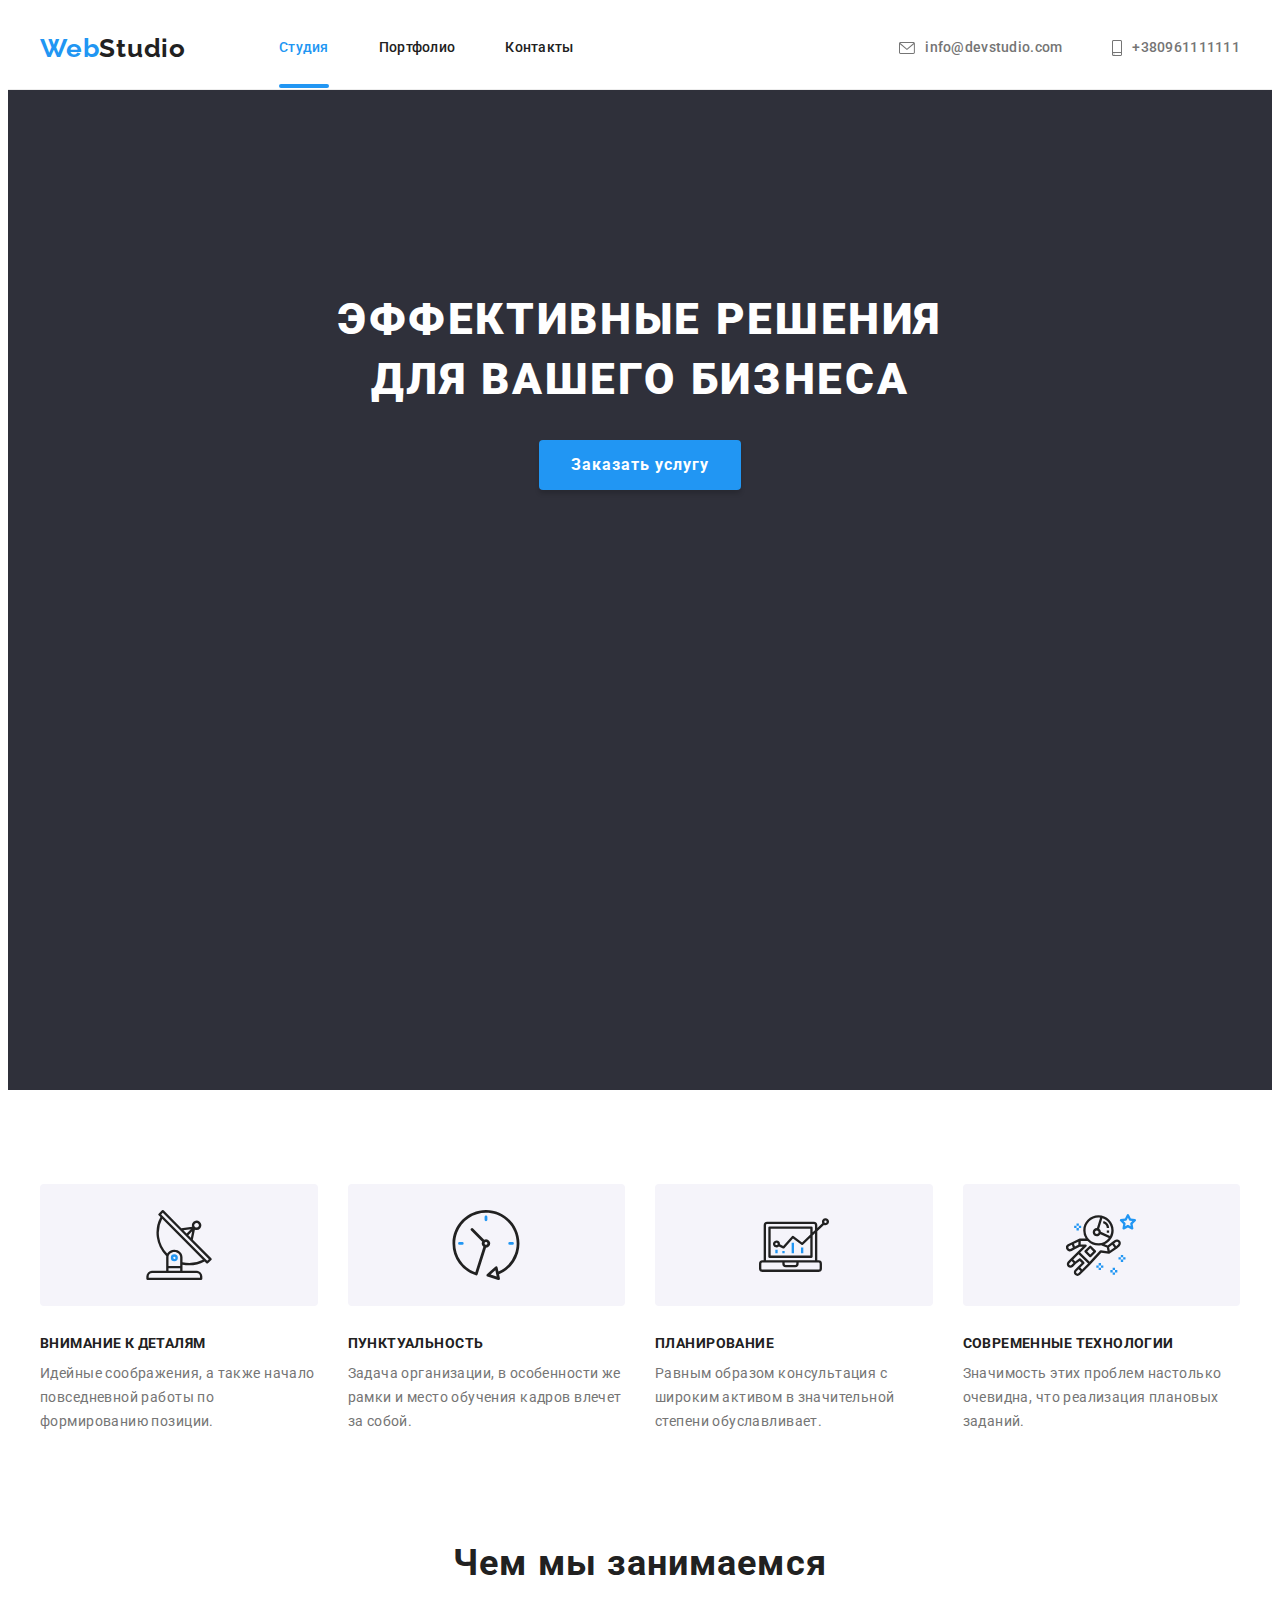
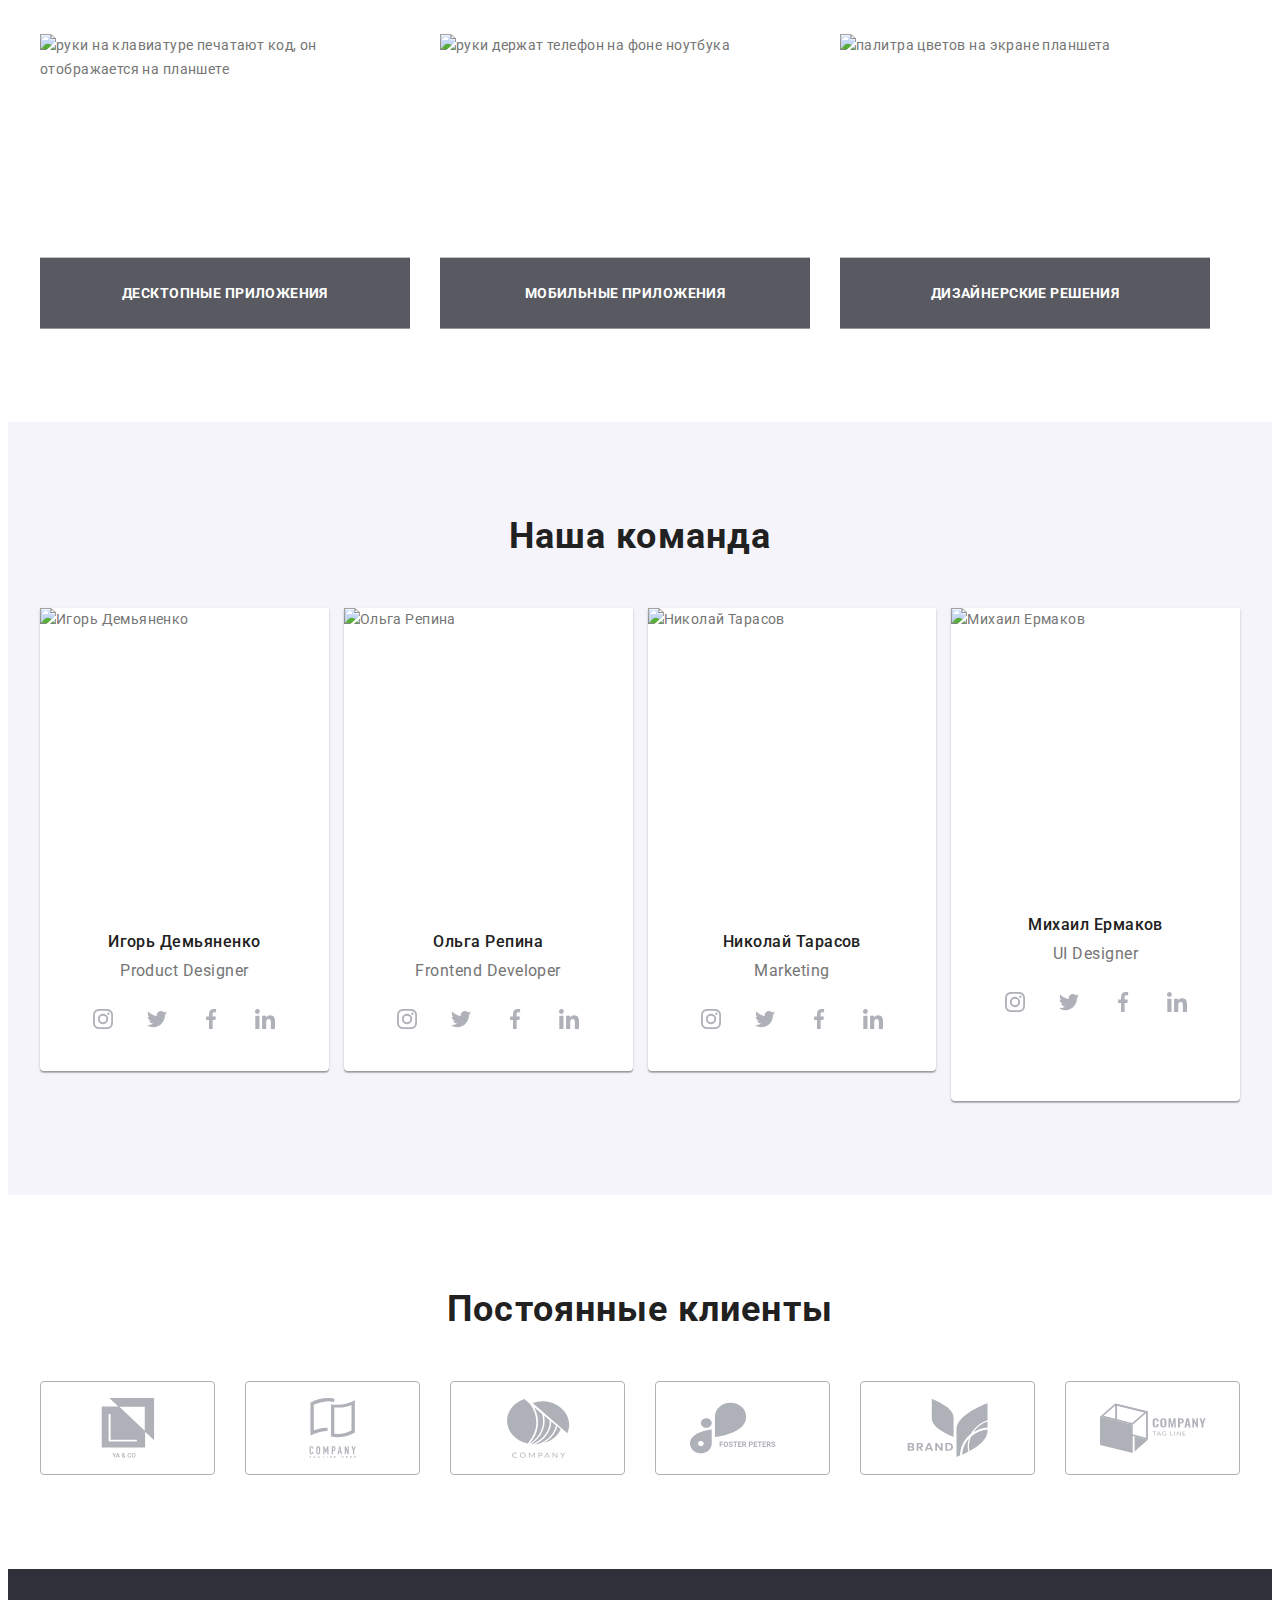
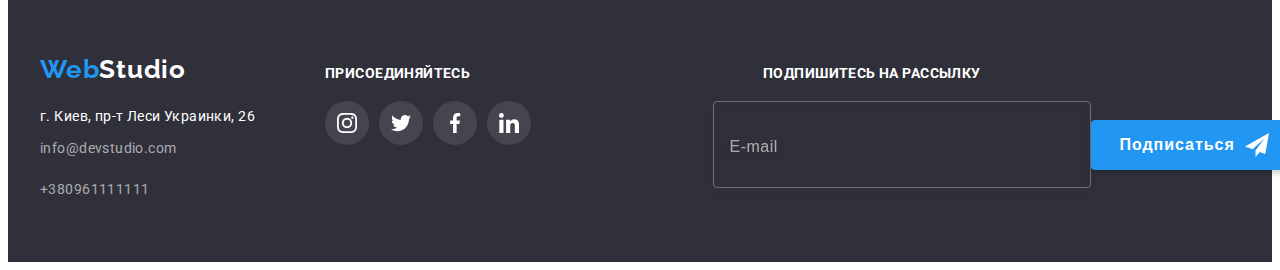
==== commit 23a3fec1: "Адаптировал hero" ====
--- a/index.html
+++ b/index.html
@@ -27,70 +27,38 @@
   </head>
   <body>
     <!-- Шапка сайта (Header) -->
-    <!-- <header class="header">
+    <header class="header">
       <div class="container header__container">
         <a class="logo" href="index.html" lang="en">
           <span class="logo__accent">Web</span>Studio
-        </a> -->
-
-    <!-- Menu -->
-    <button
-      type="button"
-      class="menu__button is-open"
-      data-menu-button
-      aria-expanded="false"
-      aria-controls="menu-container"
-    >
-      <svg width="40" height="40" aria-label="Переключатель мобильного меню">
-        <use class="menu__close" href="./img/icon.svg#icon-close_24px"></use>
-        <use class="menu__icon" href="./img/icon.svg#icon-menu_24px"></use>
-      </svg>
-    </button>
-
-    <div class="menu-container" id="menu-container" data-menu>
-      <ul class="list menu-nav">
-        <li class="menu-nav__item">
-          <a href="" class="menu-nav__link menu-nav__link--current">Студия</a>
-        </li>
-        <li class="menu-nav__item">
-          <a href="./portfolio.html" class="menu-nav__link">Портфолио</a>
-        </li>
-        <li class="menu-nav__item">
-          <a href="" class="menu-nav__link">Контакты</a>
-        </li>
-      </ul>
-      <ul class="list menu-contacts">
-        <li class="menu-contacts__item">
-          <a href="tel:+380961111111" class="menu-contacts__phone"
-            >+38 096 111 11 11</a
+        </a>
+
+        <button
+          type="button"
+          class="menu__button is-open"
+          data-menu-button
+          aria-expanded="false"
+          aria-controls="menu-container"
+        >
+          <svg
+            width="40"
+            height="40"
+            aria-label="Переключатель мобильного меню"
           >
-        </li>
-        <li class="menu-contacts__item">
-          <a href="mailto:info@devstudio.com" class="menu-contacts__mail"
-            >info@devstudio.com</a
-          >
-        </li>
-      </ul>
-      <ul class="list menu-socials">
-        <li class="menu-socials__item">
-          <a href="" class="menu-socials__link">Instagram</a>
-        </li>
-        <li class="menu-socials__item">
-          <a href="" class="menu-socials__link">Twitter</a>
-        </li>
-        <li class="menu-socials__item">
-          <a href="" class="menu-socials__link">Facebook</a>
-        </li>
-        <li class="menu-socials__item">
-          <a href="" class="menu-socials__link">LinkedIn</a>
-        </li>
-      </ul>
-    </div>
-
-    <!-- <nav class="navigation">
+            <use
+              class="menu__close"
+              href="./img/icon.svg#icon-close_24px"
+            ></use>
+            <use class="menu__icon" href="./img/icon.svg#icon-menu_24px"></use>
+          </svg>
+        </button>
+
+        <nav class="navigation">
           <ul class="list navigation__list">
             <li class="navigation__item">
-              <a class="link navigation__link current navigation__link--current" href="index.html"
+              <a
+                class="link navigation__link current navigation__link--current"
+                href="index.html"
                 >Студия</a
               >
             </li>
@@ -103,28 +71,70 @@
               <a class="link navigation__link" href="#">Контакты</a>
             </li>
           </ul>
+
+          <ul class="header__group list">
+            <li class="header__item">
+              <a class="link header__mail" href="mailto:info@devstudio.com"
+                ><svg class="header__icon" width="16" height="12">
+                  <use href="./img/icon.svg#icon-envelope"></use>
+                </svg>
+                info@devstudio.com</a
+              >
+            </li>
+            <li class="header__item">
+              <a class="link header__phone" href="tel:380961111111"
+                ><svg class="header__icon" width="10" height="16">
+                  <use href="./img/icon.svg#icon-smartphone"></use>
+                </svg>
+                +380961111111</a
+              >
+            </li>
+          </ul>
         </nav>
-
-        <ul class="header__group list">
-          <li class="header__item">
-            <a class="link header__mail" href="mailto:info@devstudio.com"
-              ><svg class="header__icon" width="16" height="12">
-                <use href="./img/icon.svg#icon-envelope"></use>
-              </svg>
-              info@devstudio.com</a
+      </div>
+
+      <!-- Menu -->
+      <div class="menu-container" id="menu-container" data-menu>
+        <ul class="list menu-nav">
+          <li class="menu-nav__item">
+            <a href="" class="menu-nav__link menu-nav__link--current">Студия</a>
+          </li>
+          <li class="menu-nav__item">
+            <a href="./portfolio.html" class="menu-nav__link">Портфолио</a>
+          </li>
+          <li class="menu-nav__item">
+            <a href="" class="menu-nav__link">Контакты</a>
+          </li>
+        </ul>
+
+        <ul class="list menu-contacts">
+          <li class="menu-contacts__item">
+            <a href="tel:+380961111111" class="menu-contacts__phone"
+              >+38 096 111 11 11</a
             >
           </li>
-          <li class="header__item">
-            <a class="link header__phone" href="tel:380961111111"
-              ><svg class="header__icon" width="10" height="16">
-                <use href="./img/icon.svg#icon-smartphone"></use>
-              </svg>
-              +380961111111</a
+          <li class="menu-contacts__item">
+            <a href="mailto:info@devstudio.com" class="menu-contacts__mail"
+              >info@devstudio.com</a
             >
           </li>
         </ul>
+        <ul class="list menu-socials">
+          <li class="menu-socials__item">
+            <a href="" class="menu-socials__link">Instagram</a>
+          </li>
+          <li class="menu-socials__item">
+            <a href="" class="menu-socials__link">Twitter</a>
+          </li>
+          <li class="menu-socials__item">
+            <a href="" class="menu-socials__link">Facebook</a>
+          </li>
+          <li class="menu-socials__item">
+            <a href="" class="menu-socials__link">LinkedIn</a>
+          </li>
+        </ul>
       </div>
-    </header> -->
+    </header>
 
     <!-- Секция герой (Hero) -->
     <main>
@@ -285,36 +295,63 @@
           <h2 class="lessons__title">Чем мы занимаемся</h2>
           <ul class="list lessons__list">
             <li class="lessons__item">
-              <img
-                class="lessons__img"
-                srcset="img\img.title\img1_des@2x.jpg"
-                src="./img/img.title/img1.jpg"
-                alt="руки на клавиатуре печатают код, он отображается на планшете"
-                width="370"
-                height="294"
-              />
+              <picture>
+                <source
+                  media="(min-width: 1200px)"
+                  srcset="
+                    ./img/img.title/img1.jpg         1x,
+                    ./img/img.title/img1_des@2x.jpg 2x
+                  "
+                  type="image.jpg"
+                />
+                <img
+                  class="lessons__img"
+                  src="./img/img.title/img1.jpg"
+                  alt="руки на клавиатуре печатают код, он отображается на планшете"
+                  width="370"
+                  height="294"
+                />
+              </picture>
               <div class="lessons__text-picture">ДЕСКТОПНЫЕ ПРИЛОЖЕНИЯ</div>
             </li>
             <li class="lessons__item">
-              <img
-                class="lessons__img"
-                srcset="img\img.title\img2_des@2x.jpg"
-                src="./img/img.title/img2.jpg"
-                alt="руки держат телефон на фоне ноутбука"
-                width="370"
-                height="294"
-              />
+              <picture>
+                <source
+                  media="(min-width: 1200px)"
+                  srcset="
+                    .img/img.title/img2.jpg         1x,
+                    ./img/img.title/img2_des@2x.jpg 2x
+                  "
+                  type="image.jpg"
+                />
+                <img
+                  class="lessons__img"
+                  src="./img/img.title/img2.jpg"
+                  alt="руки держат телефон на фоне ноутбука"
+                  width="370"
+                  height="294"
+                />
+              </picture>
               <div class="lessons__text-picture">МОБИЛЬНЫЕ ПРИЛОЖЕНИЯ</div>
             </li>
             <li class="lessons__item">
-              <img
-                class="lessons__img"
-                srcset="img\img.title\img3_des@2x.jpg"
-                src="./img/img.title/img3.jpg"
-                alt="палитра цветов на экране планшета"
-                width="370"
-                height="294"
-              />
+              <picture>
+                <source
+                  media="(min-width: 1200px)"
+                  srcset="
+                    .img/img.title/img3.jpg         1x,
+                    ./img/img.title/img3_des@2x.jpg 2x
+                  "
+                  type="image.jpg"
+                />
+                <img
+                  class="lessons__img"
+                  src="./img/img.title/img3.jpg"
+                  alt="палитра цветов на экране планшета"
+                  width="370"
+                  height="294"
+                />
+              </picture>
               <div class="lessons__text-picture">ДИЗАЙНЕРСКИЕ РЕШЕНИЯ</div>
             </li>
           </ul>
@@ -327,13 +364,40 @@
           <h2 class="team__title">Наша команда</h2>
           <ul class="list team__list">
             <li class="team__item">
-              <img
-                class="team__img"
-                src="./img/img.title/игорьдемьяненко.jpg"
-                alt="Игорь Демьяненко"
-                width="270"
-                height="260"
-              />
+              <picture>
+                <source
+                  media="(min-width: 1200px)"
+                  srcset="
+                    ./img/img.title/игорьдемьяненко.jpg 1x,
+                    ./img/img.title/игорьдемьяненко_des@2x.jpg 2x
+                  "
+                  type="image.jpg"
+                />
+                <source
+                  media="(min-width: 768px)"
+                  srcset="
+                    ./img/img.title/игорьдемьяненко_tab.jpg 1x,
+                    ./img/img.title/игорьдемьяненко_tab@2x.jpg 2x
+                  "
+                  type="image.jpg"
+                />
+                <source
+                  media="(min-width: 767px)"
+                  srcset="
+                    ./img/img.title/игорьдемьяненко_mob.jpg 1x,
+                    ./img/img.title/игорьдемьяненко_mob@2x.jpg 2x
+                  "
+                  type="image.jpg"
+                />
+                <img
+                  class="team__img"
+                  src="./img/img.title/игорьдемьяненко.jpg"
+                  alt="Игорь Демьяненко"
+                  width="450"
+                  height="460"
+                  loading="lazy"
+                />
+              </picture>
               <div class="team__text">
                 <h3 class="team__name">Игорь Демьяненко</h3>
                 <p class="team__position" lang="en">Product Designer</p>
@@ -386,13 +450,40 @@
               </div>
             </li>
             <li class="team__item">
+              <picture>
+                <source
+                  media="(min-width: 1200px)"
+                  srcset="
+                    .img/img.title/ольгарепина.jpg 1x,
+                    ./img/img.title/ольгарепина_des@2x.jpg 2x
+                  "
+                  type="image.jpg"
+                />
+                <source
+                  media="(min-width: 768px)"
+                  srcset="
+                    ./img/img.title/ольгарепина_tab.jpg 1x,
+                    ./img/img.title/ольгарепина_tab@2x.jpg 2x
+                  "
+                  type="image.jpg"
+                />
+                <source
+                  media="(min-width: 767px)"
+                  srcset="
+                    ./img/img.title/ольгарепина_mob.jpg 1x,
+                    ./img/img.title/ольгарепина_mob@2x.jpg 2x
+                  "
+                  type="image.jpg"
+                />
               <img
                 class="team__img"
                 src="./img/img.title/ольгарепина.jpg"
                 alt="Ольга Репина"
-                width="270"
-                height="260"
+                width="450"
+                height="460"
+                loading="lazy"
               />
+              </picture>
               <div class="team__text">
                 <h3 class="team__name">Ольга Репина</h3>
                 <p class="team__position" lang="en">Frontend Developer</p>
@@ -445,13 +536,40 @@
               </div>
             </li>
             <li class="team__item">
+              <picture>
+                <source
+                  media="(min-width: 1200px)"
+                  srcset="
+                    .img/img.title/николайтарасов.jpg 1x,
+                    ./img/img.title/николайтарасов_des@2x.jpg 2x
+                  "
+                  type="image.jpg"
+                />
+                <source
+                  media="(min-width: 768px)"
+                  srcset="
+                    ./img/img.title/николайтарасов_tab.jpg 1x,
+                    ./img/img.title/николайтарасов_tab@2x.jpg 2x
+                  "
+                  type="image.jpg"
+                />
+                <source
+                  media="(min-width: 767px)"
+                  srcset="
+                    ./img/img.title/николайтарасов_mob.jpg 1x,
+                    ./img/img.title/николайтарасов_mob@2x.jpg 2x
+                  "
+                  type="image.jpg"
+                />
               <img
                 class="team__img"
                 src="./img/img.title/николайтарасов.jpg"
                 alt="Николай Тарасов"
-                width="270"
-                height="260"
+                width="450"
+                height="460"
+                loading="lazy"
               />
+              </picture>
               <div class="team__text">
                 <h3 class="team__name">Николай Тарасов</h3>
                 <p class="team__position" lang="en">Marketing</p>
@@ -504,13 +622,40 @@
               </div>
             </li>
             <li class="team__item">
+              <picture>
+                <source
+                  media="(min-width: 1200px)"
+                  srcset="
+                    .img/img.title/михаилермаков.jpg 1x,
+                    ./img/img.title/михаилермаков_des@2x.jpg 2x
+                  "
+                  type="image.jpg"
+                />
+                <source
+                  media="(min-width: 768px)"
+                  srcset="
+                    ./img/img.title/михаилермаков_tab.jpg 1x,
+                    ./img/img.title/михаилермаков_tab@2x.jpg 2x
+                  "
+                  type="image.jpg"
+                />
+                <source
+                  media="(min-width: 767px)"
+                  srcset="
+                    ./img/img.title/михаилермаков_mob.jpg 1x,
+                    ./img/img.title/михаилермаков_mob@2x.jpg 2x
+                  "
+                  type="image.jpg"
+                />
               <img
                 class="team__img"
                 src="./img/img.title/михаилермаков.jpg"
                 alt="Михаил Ермаков"
                 width="270"
                 height="260"
+                loading="lazy"
               />
+              </picture>
               <div class="team__text">
                 <h3 class="team__name">Михаил Ермаков</h3>
                 <p class="team__position" lang="en">UI Designer</p>
--- a/css/main.min.css
+++ b/css/main.min.css
@@ -1,2 +1,2 @@
-:root{--main-font: Roboto, sans-serif;--secondary-font: Raleway, sans-sefir;--accent-color: #2196f3;--main-text-color: #757575;--secondary-text-color: #212121;--main-background-color: #ffffff;--secondary-background-color: #f5f4fa;--dark-background-color: #2f303a;--icon-color: #afb1b8;--timing-function: cubic-bezier(0.4, 0, 0.2, 1)}.visually-hidden{position:absolute;white-space:nowrap;width:1px;height:1px;margin:-1px;padding:0;overflow:hidden;border:0;clip:rect(0 0 0 0);-webkit-clip-path:inset(50%);clip-path:inset(50%)}body{font-family:var(--main-font);font-size:14px;line-height:1.71;letter-spacing:0.03em;color:var(--main-text-color)}section{padding-top:94px;padding-bottom:94px}.button{font-family:inherit;color:currentColor}img{display:block;max-width:100%;height:auto}h1,h2,h3,h4,h5,h6,p{margin:0}.link{text-decoration:none;color:currentColor}.list{list-style:none;margin:0;padding:0}.container{width:1200px;padding-left:15px;padding-right:15px;margin-left:auto;margin-right:auto}@media screen and (min-width: 480px){.container{width:480px}}@media screen and (min-width: 768px){.container{width:768px}}@media screen and (min-width: 1200px){.container{width:1200px}}.hero__button{display:inline-block;padding:10px 32px;min-width:200px;font-family:inherit;font-weight:700;font-size:16px;line-height:1.88;letter-spacing:0.06em;cursor:pointer;color:var(--main-background-color);background-color:var(--accent-color);-webkit-box-shadow:0px 4px 4px rgba(0,0,0,0.15);box-shadow:0px 4px 4px rgba(0,0,0,0.15);border:none;border-radius:4px;-webkit-transition:background-color 250ms var(--timing-function);transition:background-color 250ms var(--timing-function)}.hero__button:hover{color:var(--main-background-color);background-color:var(--accent-color)}.modal-button{-webkit-box-align:center;-ms-flex-align:center;align-items:center;-webkit-box-pack:center;-ms-flex-pack:center;justify-content:center;display:-webkit-box;display:-ms-flexbox;display:flex;width:30px;height:30px;position:absolute;top:8px;right:8px;background-color:transparent;border:1px solid rgba(0,0,0,0.2);border-radius:50%;cursor:pointer;-webkit-transition:border-color 250ms var(--timing-function),fill 250ms var(--timing-function);transition:border-color 250ms var(--timing-function),fill 250ms var(--timing-function)}.modal-button:hover,.modal-button:focus{border-color:var(--accent-color);fill:var(--accent-color)}.modal-form__submit-buttom{margin:auto;margin-top:30px;display:-webkit-box;display:-ms-flexbox;display:flex;min-width:200px;margin-top:30px;padding:10px 58px;font-weight:700;font-size:16px;line-height:1.87;letter-spacing:0.06em;color:#ffffff;background-color:var(--accent-color);border:none;cursor:pointer;-webkit-box-shadow:0px 4px 4px rgba(0,0,0,0.15);box-shadow:0px 4px 4px rgba(0,0,0,0.15);border-radius:4px;-webkit-transition:background-color 250ms var(--timing-function);transition:background-color 250ms var(--timing-function)}.modal-form__submit-buttom:hover,.modal-form__submit-buttom:focus{background-color:#188ce8}.footer__mail-submit{display:-webkit-box;display:-ms-flexbox;display:flex;width:200px;height:50px;padding:10px 29px;font-weight:700;font-size:16px;line-height:1.87;letter-spacing:0.06em;cursor:pointer;border:none;-webkit-box-shadow:0px 4px 4px rgba(0,0,0,0.15);box-shadow:0px 4px 4px rgba(0,0,0,0.15);border-radius:4px;color:var(--main-background-color);background-color:var(--accent-color);-webkit-transition:background-color 250ms var(--timing-function);transition:background-color 250ms var(--timing-function)}.footer__mail-submit:hover,.footer__mail-submit:focus{background-color:#188ce8}@media screen and (max-width: 1200px){.footer__mail-submit{margin-left:12px}}.footer__mail-button{display:-webkit-box;display:-ms-flexbox;display:flex;-webkit-box-align:center;-ms-flex-align:center;align-items:center;-webkit-box-pack:center;-ms-flex-pack:center;justify-content:center}.footer__mail-icon{margin-left:10px;fill:var(--main-background-color)}.team__socials-list{padding-right:32px;padding-left:32px;display:-webkit-box;display:-ms-flexbox;display:flex;-webkit-box-align:center;-ms-flex-align:center;align-items:center;-webkit-box-pack:center;-ms-flex-pack:center;justify-content:center}.team__socials-item{margin-right:10px}.team__socials-item:last-child{margin-right:0px}.team__socials-link{display:-webkit-box;display:-ms-flexbox;display:flex;-webkit-box-align:center;-ms-flex-align:center;align-items:center;-webkit-box-pack:center;-ms-flex-pack:center;justify-content:center;cursor:pointer;width:44px;height:44px;background-color:#ffffff;color:#303030;border-radius:50%;-webkit-transition:background-color 250ms var(--timing-function);transition:background-color 250ms var(--timing-function)}.team__socials-link:hover,.team__socials-link:focus{background-color:#2196f3}.team__socials-icon{fill:var(--icon-color);-webkit-transition:fill 250ms var(--timing-function);transition:fill 250ms var(--timing-function)}.team__socials-link:hover .team__socials-icon,.team__socials-link:focus .team__socials-icon{fill:#ffffff}.about__icon-background{margin-bottom:30px;height:120px;display:-webkit-box;display:-ms-flexbox;display:flex;-webkit-box-align:center;-ms-flex-align:center;align-items:center;-webkit-box-pack:center;-ms-flex-pack:center;justify-content:center;border-radius:4px;background-color:#f5f4fa}.footer__socials-title{margin-top:0;margin-bottom:20px;font-size:14px;line-height:1.16;letter-spacing:0.03em;text-transform:uppercase;color:var(--main-background-color)}.footer__socials-list{margin:0;padding-left:0;display:-webkit-box;display:-ms-flexbox;display:flex;-webkit-box-pack:center;-ms-flex-pack:center;justify-content:center}.footer__socials-item:not(:last-child){margin-right:10px}.footer__socials-link{width:44px;height:44px;display:-webkit-box;display:-ms-flexbox;display:flex;-webkit-box-align:center;-ms-flex-align:center;align-items:center;-webkit-box-pack:center;-ms-flex-pack:center;justify-content:center;background-color:rgba(255,255,255,0.1);border-radius:50px;-webkit-transition:background-color 250ms var(--timing-function);transition:background-color 250ms var(--timing-function)}.footer__socials-link:hover,.footer__socials-link:focus{background-color:var(--accent-color)}.footer__socials-icon{fill:var(--main-background-color)}.logo{margin-right:93px;font-family:"Raleway";font-weight:700;font-size:26px;line-height:1.19;letter-spacing:0.03em;text-decoration:none;color:#212121}.logo__accent{padding-bottom:0;color:var(--accent-color)}.footer__logo{margin-right:0;padding-bottom:20px;display:inline-block;font-family:"Raleway";font-style:normal;font-weight:700;font-size:26px;line-height:1.19;letter-spacing:0.03em;text-decoration:none;color:#ffffff}.backdrop{width:100%;height:100%;position:fixed;top:0;left:0;background-color:rgba(0,0,0,0.2);opacity:1;-webkit-transition:opacity 250ms var(--timing-function),visibility 250ms var(--timing-function);transition:opacity 250ms var(--timing-function),visibility 250ms var(--timing-function)}.modal-wrapper{position:absolute;width:450px;height:609px;padding:40px;background-color:var(--main-background-color);top:35%;left:50%;border-radius:4px;-webkit-transform:translate(-50%, -50%);transform:translate(-50%, -50%);-webkit-transition:-webkit-transform 250ms var(--timing-function);transition:-webkit-transform 250ms var(--timing-function);transition:transform 250ms var(--timing-function);transition:transform 250ms var(--timing-function), -webkit-transform 250ms var(--timing-function)}@media screen and (min-width: 768px){.modal-wrapper{top:50%;left:50%;-webkit-transform:translate(-50%, -50%);transform:translate(-50%, -50%)}}@media screen and (min-width: 1200px){.modal-wrapper{width:528px;height:581px;top:50%;left:50%;-webkit-transform:translate(-50%, -50%);transform:translate(-50%, -50%)}}.backdrop.is-hidden{opacity:0;visibility:hidden;pointer-events:none}.modal-title{margin-bottom:12px;text-align:center;font-weight:700;font-size:20px;line-height:1.15;letter-spacing:0.03em;color:var(--secondary-text-color)}.modal-form{width:370px;margin-left:auto;margin-right:auto}@media screen and (min-width: 1200px){.modal-form{width:448px}}.modal-form__label{position:relative;text-align:left;margin-bottom:10px;-webkit-transition:fill 250ms var(--timing-function);transition:fill 250ms var(--timing-function)}.modal-form__label:hover,.modal-form__label:focus{fill:var(--accent-color)}.modal-form__text{padding-bottom:4px;text-align:left;font-size:12px;line-height:1.16;letter-spacing:0.01em}.modal-form__input{width:370px;height:40px;margin-bottom:10px;padding-top:12px;padding-bottom:12px;padding-left:42px;border:1px solid rgba(33,33,33,0.2);border-radius:4px;-webkit-transition:border-color 250ms var(--timing-function);transition:border-color 250ms var(--timing-function)}.modal-form__input:hover,.modal-form__input:focus{border-color:var(--accent-color)}@media screen and (min-width: 1200px){.modal-form__input{width:448px}}.modal-form__icon{position:absolute;top:31px;left:12px}.modal-form__textarea{width:370px;height:120px;padding-top:16px;padding-left:12px;resize:none;outline:none;border:1px solid rgba(33,33,33,0.2);border-radius:4px;-webkit-transition:border-color 250ms var(--timing-function);transition:border-color 250ms var(--timing-function)}@media screen and (min-width: 1200px){.modal-form__textarea{width:448px}}.modal-form__textarea::-webkit-input-placeholder{font-size:14px;line-height:1.14;letter-spacing:0.01em;color:rgba(117,117,117,0.5)}.modal-form__textarea:-ms-input-placeholder{font-size:14px;line-height:1.14;letter-spacing:0.01em;color:rgba(117,117,117,0.5)}.modal-form__textarea::-ms-input-placeholder{font-size:14px;line-height:1.14;letter-spacing:0.01em;color:rgba(117,117,117,0.5)}.modal-form__textarea::placeholder{font-size:14px;line-height:1.14;letter-spacing:0.01em;color:rgba(117,117,117,0.5)}.modal-form__textarea::-webkit-input-placeholder:hover,.modal-form__textarea::-webkit-input-placeholder:focus{border-color:var(--accent-color)}.modal-form__textarea:-ms-input-placeholder:hover,.modal-form__textarea:-ms-input-placeholder:focus{border-color:var(--accent-color)}.modal-form__textarea::-ms-input-placeholder:hover,.modal-form__textarea::-ms-input-placeholder:focus{border-color:var(--accent-color)}.modal-form__textarea::placeholder:hover,.modal-form__textarea::placeholder:focus{border-color:var(--accent-color)}.modal-form__polisy{display:-webkit-box;display:-ms-flexbox;display:flex;-webkit-box-align:center;-ms-flex-align:center;align-items:center}.modal-form__polisy-text{color:var(--accent-color)}.modal-form__checkbox{display:-webkit-box;display:-ms-flexbox;display:flex;-webkit-box-align:center;-ms-flex-align:center;align-items:center;-webkit-box-pack:center;-ms-flex-pack:center;justify-content:center;margin-right:7px;border:2px solid var(--secondary-text-color);outline-offset:-2px;border-radius:2px;background-color:transparent;-webkit-transition:background-color 250ms var(--timing-function);transition:background-color 250ms var(--timing-function)}.modal-form__checkbox:checked+.modal-form__checkbox{background-color:var(--accent-color)}.modal-form__checkbox:focus+.modal-form__checkbox{border-color:var(--accent-color);outline:transparent}.modal-form__checkbox-icon{opacity:0;fill:var(--main-background-color);-webkit-transition:opacity 250ms var(--timing-function);transition:opacity 250ms var(--timing-function)}.modal-form__checkbox:checked+.modal-form__checkbox .modal-form__checkbox-icon{opacity:1}.header{display:-webkit-box;display:-ms-flexbox;display:flex;-webkit-box-align:center;-ms-flex-align:center;align-items:center;background-color:var(--main-background-color);border-bottom:1px solid #ececec}.header__container{display:-webkit-box;display:-ms-flexbox;display:flex;-webkit-box-align:center;-ms-flex-align:center;align-items:center}.navigation{display:-webkit-box;display:-ms-flexbox;display:flex;-webkit-box-align:center;-ms-flex-align:center;align-items:center;margin-right:305px}.navigation__list{display:-webkit-box;display:-ms-flexbox;display:flex;-webkit-box-align:center;-ms-flex-align:center;align-items:center}.navigation__list .navigation__item+.navigation__item{margin-left:50px}.navigation__link{display:block;padding-top:32px;padding-bottom:32px;display:block;color:var(--secondary-text-color);font-weight:500;font-size:14px;line-height:1.14;letter-spacing:0.02em;-webkit-transition:color 250ms var(--timing-function);transition:color 250ms var(--timing-function)}.navigation__link:hover,.navigation__link:focus{color:var(--accent-color)}.navigation__link.navigation__link--current{color:var(--accent-color);position:relative}.navigation__link.navigation__link--current::after{content:"";left:0;bottom:0;position:absolute;display:block;width:100%;height:4px;border-radius:2px;background-color:var(--accent-color)}.header__group{display:-webkit-box;display:-ms-flexbox;display:flex;margin-left:auto}.header__group .header__item+.header__item{margin-left:50px}.header__mail,.header__phone{padding-top:32px;padding-bottom:32px;display:block;font-weight:500;font-size:14px;line-height:1.14;letter-spacing:0.02em;color:var(--main-text-color);-webkit-transition:color 250ms var(--timing-function);transition:color 250ms var(--timing-function)}.header__mail:hover,.header__mail:focus,.header__phone:hover,.header__phone:focus{color:var(--accent-color)}.header__group{display:-webkit-box;display:-ms-flexbox;display:flex;-webkit-box-align:center;-ms-flex-align:center;align-items:center;-webkit-box-pack:center;-ms-flex-pack:center;justify-content:center}.header__mail,.header__phone{display:-webkit-box;display:-ms-flexbox;display:flex;-webkit-box-align:center;-ms-flex-align:center;align-items:center;color:var(--main-text-color)}.header__icon{margin-right:10px;fill:currentColor}.overlay{padding-top:200px;max-width:1600px;height:600px;margin-left:auto;margin-right:auto;background-image:-webkit-gradient(linear, left top, right top, from(rgba(47,48,58,0.4)), to(rgba(47,48,58,0.4))),url(/img/background/background.jpg);background-image:linear-gradient(to right, rgba(47,48,58,0.4), rgba(47,48,58,0.4)),url(/img/background/background.jpg);background-size:cover;background-repeat:no-repeat;background-position:center}.hero{padding-top:200px;padding-bottom:200px;background-color:var(--dark-background-color)}.hero__container{text-align:center}.hero__title{max-width:500px;margin-right:auto;margin-bottom:30px;margin-left:auto;text-align:center;font-size:26px;font-weight:900;line-height:1.61;letter-spacing:0.06em;text-transform:uppercase;color:var(--main-background-color)}@media screen and (min-width: 1200px){.hero__title{max-width:500px;font-weight:900;font-size:44px;line-height:1.36}}@media screen and (min-width: 768px){.about__list{display:-webkit-box;display:-ms-flexbox;display:flex;-ms-flex-wrap:wrap;flex-wrap:wrap}}@media screen and (min-width: 1200px){.about__list{-ms-flex-wrap:nowrap;flex-wrap:nowrap}}@media screen and (min-width: 480px){.about__item{width:100%;margin-bottom:30px}}@media screen and (min-width: 768px){.about__item{-ms-flex-preferred-size:calc((100% - 2 * 30px) / 2);flex-basis:calc((100% - 2 * 30px) / 2);margin:15px}}@media screen and (min-width: 1200px){.about__item{width:270px;margin-bottom:0}}.about__title{margin-top:0;margin-bottom:10px;font-weight:700;font-size:14px;line-height:1.14;color:var(--secondary-text-color);text-transform:uppercase}@media screen and (min-width: 480px){.about__title{text-align:center}}@media screen and (min-width: 768px){.about__title{text-align:left}}.about__benefits{margin-top:0;font-weight:400;font-size:14px;line-height:1.71;text-align:left;color:var(--main-text-color)}.about__icon-background{display:-webkit-box;display:-ms-flexbox;display:flex;height:120px;-webkit-box-pack:center;-ms-flex-pack:center;justify-content:center;-webkit-box-align:center;-ms-flex-align:center;align-items:center;margin-bottom:30px;border:1px solid transparent;border-radius:4px;background-color:var(--secondary-background-color)}@media screen and (min-widht: 480px){.about__icon-background{width:100%}}.lessons{padding-top:0}@media screen and (max-width: 1199px){.lessons{display:none}}.lessons__list{display:-webkit-box;display:-ms-flexbox;display:flex}.lessons__item{width:370px;margin-right:30px;position:relative}.lessons__item:last-child{margin-right:0}.lessons__title{margin-bottom:50px;text-align:center;font-weight:700;font-size:36px;line-height:1.16;letter-spacing:0.03em;color:var(--secondary-text-color)}.lessons__text-picture{position:absolute;display:-webkit-box;display:-ms-flexbox;display:flex;width:100%;padding-top:27px;padding-bottom:27px;-webkit-box-pack:center;-ms-flex-pack:center;justify-content:center;-webkit-box-align:center;-ms-flex-align:center;align-items:center;color:var(--main-background-color);background-color:rgba(47,48,58,0.8);font-weight:700;font-size:14px;line-height:1.17;-webkit-transform:translate(0px, -100%);transform:translate(0px, -100%)}.team{background-color:var(--secondary-background-color)}.team__title{margin-bottom:50px;text-align:center;font-weight:700;font-size:36px;line-height:1.16;letter-spacing:0.03em;color:var(--secondary-text-color)}.team__list{display:-webkit-box;display:-ms-flexbox;display:flex;-ms-flex-wrap:wrap;flex-wrap:wrap}@media screen and (min-width: 768px){.team__list{margin-right:-15px}}@media screen and (min-width: 1200px){.team__list{display:-webkit-box;display:-ms-flexbox;display:flex;-ms-flex-wrap:nowrap;flex-wrap:nowrap;margin-right:-15px}}.team__item{width:100%;margin-bottom:30px;background-color:var(--main-background-color);-webkit-box-shadow:0px 1px 3px rgba(0,0,0,0.12),0px 1px 1px rgba(0,0,0,0.14),0px 2px 1px rgba(0,0,0,0.2);box-shadow:0px 1px 3px rgba(0,0,0,0.12),0px 1px 1px rgba(0,0,0,0.14),0px 2px 1px rgba(0,0,0,0.2);border-radius:0px 0px 4px 4px}@media screen and (min-width: 480px){.team__item{width:100%}}@media screen and (min-width: 768px){.team__item{margin-right:15px;-ms-flex-preferred-size:calc((100% - 2 * 30px) / 2);flex-basis:calc((100% - 2 * 30px) / 2)}}@media screen and (min-width: 1200px){.team__item{margin-bottom:0}}.team__img{width:100%}.team__text{padding-top:30px;padding-bottom:30px}.team__name{margin-top:0;margin-bottom:10px;text-align:center;font-weight:500;font-size:16px;line-height:1.18;letter-spacing:0.03em;color:var(--secondary-text-color)}.team__position{margin-top:0;margin-bottom:16px;text-align:center;font-size:16px;line-height:1.18;text-align:center;letter-spacing:0.03em}.clients{padding-top:60px;padding-bottom:60px}@media screen and (min-width: 1200px){.clients{padding-top:94px;padding-bottom:94px}}.clients__title{margin-bottom:50px;font-style:normal;font-weight:700;font-size:36px;line-height:1.16;text-align:center;letter-spacing:0.03em;color:var(--secondary-text-color)}.clients__list{-webkit-box-pack:center;-ms-flex-pack:center;justify-content:center;display:-webkit-box;display:-ms-flexbox;display:flex;-ms-flex-wrap:wrap;flex-wrap:wrap;margin:-15px}@media screen and (min-width: 768px){.clients__list{display:-webkit-box;display:-ms-flexbox;display:flex;-ms-flex-wrap:wrap;flex-wrap:wrap}}@media screen and (min-width: 1200px){.clients__list{-ms-flex-wrap:nowrap;flex-wrap:nowrap}}@media screen and (max-width: 767px){.clients__item{width:calc((100% - 2 * 30px) / 2);margin:15px}}@media screen and (min-width: 768px){.clients__item{width:calc((100% - 3 * 30px) / 3);margin:15px}}.clients__link{height:92px;display:-webkit-box;display:-ms-flexbox;display:flex;-webkit-box-align:center;-ms-flex-align:center;align-items:center;-webkit-box-pack:center;-ms-flex-pack:center;justify-content:center;border:1px solid var(--icon-color);border-radius:4px;fill:var(--icon-color);-webkit-transition:border 250ms var(--timing-function),fill 250ms var(--timing-function);transition:border 250ms var(--timing-function),fill 250ms var(--timing-function)}.clients__link:hover,.clients__link:focus{fill:var(--accent-color);border:1px solid var(--accent-color)}.filters{padding-top:60px;padding-bottom:60px}@media screen and (min-width: 1200px){.filters{padding-top:94px;padding-bottom:94px}}.filters__list{display:-webkit-box;display:-ms-flexbox;display:flex;-ms-flex-wrap:wrap;flex-wrap:wrap;margin-top:0;margin-bottom:40px;margin-left:0}@media screen and (min-width: 768px){.filters__list{display:-webkit-box;display:-ms-flexbox;display:flex;-webkit-box-align:center;-ms-flex-align:center;align-items:center;-webkit-box-pack:center;-ms-flex-pack:center;justify-content:center;margin-top:0;margin-bottom:30px;margin-left:0}}@media screen and (min-width: 1200px){.filters__list{display:-webkit-box;display:-ms-flexbox;display:flex;-webkit-box-align:center;-ms-flex-align:center;align-items:center;-webkit-box-pack:center;-ms-flex-pack:center;justify-content:center;margin-top:0;margin-bottom:50px;margin-left:0}}.filters__item:not(:last-child){margin-right:8px}@media screen and (max-width: 767px){.filters__item:not(:last-child):not(:last-child){margin-bottom:15px}}.button{font-family:inherit;font-weight:500;font-size:16px;line-height:1.62;text-align:center;letter-spacing:0.03em;cursor:pointer;border:none;color:#212121;background-color:#f5f4fa;-webkit-transition:color 250ms var(--timing-function),background-color 250ms var(--timing-function),-webkit-box-shadow 250ms var(--timing-function);transition:color 250ms var(--timing-function),background-color 250ms var(--timing-function),-webkit-box-shadow 250ms var(--timing-function);transition:color 250ms var(--timing-function),background-color 250ms var(--timing-function),box-shadow 250ms var(--timing-function);transition:color 250ms var(--timing-function),background-color 250ms var(--timing-function),box-shadow 250ms var(--timing-function),-webkit-box-shadow 250ms var(--timing-function)}.button:hover,.button:focus{background-color:var(--accent-color);color:var(--main-background-color);-webkit-box-shadow:0px 3px 1px rgba(0,0,0,0.1),0px 1px 2px rgba(0,0,0,0.08),0px 2px 2px rgba(0,0,0,0.12);box-shadow:0px 3px 1px rgba(0,0,0,0.1),0px 1px 2px rgba(0,0,0,0.08),0px 2px 2px rgba(0,0,0,0.12);border-radius:4px}.filters__button{padding:6px 22px;border:none;border-radius:4px}.projects{padding-top:50px}.projects__list{display:-webkit-box;display:-ms-flexbox;display:flex;-ms-flex-wrap:wrap;flex-wrap:wrap;margin-top:0;margin-bottom:-30px;padding-left:0}.projects__item{width:370px;margin-right:30px;margin-bottom:30px;width:calc((100% - 60px) / 3)}.projects__item:nth-child(3n){margin-right:0}.projects__item:nth-last-child(-n+3){margin-bottom:0}.projects__link{display:block;-webkit-transition:-webkit-box-shadow 250ms var(--timing-function);transition:-webkit-box-shadow 250ms var(--timing-function);transition:box-shadow 250ms var(--timing-function);transition:box-shadow 250ms var(--timing-function), -webkit-box-shadow 250ms var(--timing-function);text-decoration:none}.projects__link:hover,.projects__link:focus{-webkit-box-shadow:0px 1px 1px rgba(0,0,0,0.12),0px 4px 4px rgba(0,0,0,0.06),1px 4px 6px rgba(0,0,0,0.16);box-shadow:0px 1px 1px rgba(0,0,0,0.12),0px 4px 4px rgba(0,0,0,0.06),1px 4px 6px rgba(0,0,0,0.16)}.projects__text{padding-top:20px;padding-right:24px;padding-bottom:20px;padding-left:24px;border-right:1px solid #eeeeee;border-bottom:1px solid #eeeeee;border-left:1px solid #eeeeee}.projects__name{margin-bottom:4px;font-weight:700;font-size:18px;line-height:2;letter-spacing:0.06em;color:var(--secondary-text-color)}.projects__position{font-size:16px;line-height:1.88;letter-spacing:0.03em;color:var(--main-text-color)}.projects__overlay{position:relative;overflow:hidden}.projects__text-portfolio{position:absolute;padding:63px 24px;margin-top:0;margin-bottom:0;top:0;left:0;width:100%;height:100%;font-size:18px;line-height:1.56;color:var(--main-background-color);background-color:rgba(33,150,243,0.9);-webkit-transform:translateY(100%);transform:translateY(100%);-webkit-transition:-webkit-transform 250ms var(--timing-function);transition:-webkit-transform 250ms var(--timing-function);transition:transform 250ms var(--timing-function);transition:transform 250ms var(--timing-function), -webkit-transform 250ms var(--timing-function)}.projects__link:hover .projects__text-portfolio,.projects__link:focus .projects__text-portfolio{-webkit-transform:translateY(0%);transform:translateY(0%);-webkit-transition:-webkit-transform 250ms var(--timing-function);transition:-webkit-transform 250ms var(--timing-function);transition:transform 250ms var(--timing-function);transition:transform 250ms var(--timing-function), -webkit-transform 250ms var(--timing-function)}.footer{padding-top:60px;padding-bottom:60px;background-color:#2f303a}.footer__container{display:block;padding-left:15px;padding-right:15px;margin-left:auto;margin-right:auto}@media screen and (min-width: 768px){.footer__container{display:block}}@media screen and (min-width: 1200px){.footer__container{display:-webkit-box;display:-ms-flexbox;display:flex;-webkit-box-align:baseline;-ms-flex-align:baseline;align-items:baseline}}.logo-socials{-webkit-box-pack:center;-ms-flex-pack:center;justify-content:center;text-align:center;padding-bottom:60px}@media screen and (min-width: 768px){.logo-socials{display:-webkit-box;display:-ms-flexbox;display:flex;-webkit-box-align:baseline;-ms-flex-align:baseline;align-items:baseline}}@media screen and (min-width: 1200px){.logo-socials{text-align:start;padding-bottom:0}}.footer__contact{padding-bottom:60px}@media screen and (min-width: 768px){.footer__contact{padding-bottom:0;margin-right:165px}}@media screen and (min-width: 1200px){.footer__contact{margin-right:70px}}.footer__address{font-style:normal;font-size:14px;line-height:1.71;letter-spacing:0.03em;color:#ffffff}.footer__mail,.footer__phone{padding-top:8px;display:block;color:rgba(255,255,255,0.6)}.footer__item:not(:last-child){margin-bottom:9px}.footer__form{-webkit-box-pack:center;-ms-flex-pack:center;justify-content:center;text-align:center}.footer__form-title{margin-bottom:20px;font-size:14px;line-height:1.16;letter-spacing:0.03em;text-transform:uppercase;color:var(--main-background-color)}@media screen and (min-width: 1200px){.footer__form-title{margin-left:93px;text-align:start}}.footer__mail-form{margin-left:0;display:-webkit-box;display:-ms-flexbox;display:flex;-webkit-box-pack:center;-ms-flex-pack:center;justify-content:center;-webkit-box-orient:vertical;-webkit-box-direction:normal;-ms-flex-direction:column;flex-direction:column;text-align:center;-webkit-box-align:center;-ms-flex-align:center;align-items:center}@media screen and (min-width: 1200px){.footer__mail-form{display:-webkit-box;display:-ms-flexbox;display:flex;margin-left:93px;-webkit-box-orient:horizontal;-webkit-box-direction:normal;-ms-flex-direction:row;flex-direction:row}}.footer__mail-input{width:450px;height:50px;margin-bottom:20px;padding-top:20px;padding-bottom:15px;padding-left:16px;font-size:16px;line-height:1.25;letter-spacing:0.03em;border:1px solid rgba(255,255,255,0.3);-webkit-filter:drop-shadow(0px 4px 4px rgba(0,0,0,0.15));filter:drop-shadow(0px 4px 4px rgba(0,0,0,0.15));border-radius:4px;color:var(--main-background-color);background-color:transparent;-webkit-transition:border-color 250ms var(--timing-function);transition:border-color 250ms var(--timing-function)}.footer__mail-input:hover,.footer__mail-input:focus{border-color:var(--main-background-color)}@media screen and (min-width: 1200px){.footer__mail-input{width:358px;margin-bottom:0}}.footer__mail-input::-webkit-input-placeholder{color:rgba(255,255,255,0.6)}.footer__mail-input:-ms-input-placeholder{color:rgba(255,255,255,0.6)}.footer__mail-input::-ms-input-placeholder{color:rgba(255,255,255,0.6)}.footer__mail-input::placeholder{color:rgba(255,255,255,0.6)}.menu__button{display:-webkit-inline-box;display:-ms-inline-flexbox;display:inline-flex;margin:0;padding:0;border:none;background-color:transparent;margin-left:auto;padding-top:10px;z-index:1000}@media screen and (min-width: 768px){.menu__button{display:none}}.menu__button:hover,.menu__button:focus{fill:var(--accent-color)}.menu__button .menu__icon{display:none}.menu__button.is-open .menu__icon{display:block}.menu__button.is-open .menu__close{display:none}.menu-container{display:none;position:absolute;top:0;width:100%;height:100%;left:0;z-index:900;background-color:var(--main-background-color);padding:48px 40px;-webkit-box-shadow:0px 4px 8px rgba(0,0,0,0.04),0px 2px 4px rgba(0,0,0,0.08),0px 1px 3px rgba(0,0,0,0.16);box-shadow:0px 4px 8px rgba(0,0,0,0.04),0px 2px 4px rgba(0,0,0,0.08),0px 1px 3px rgba(0,0,0,0.16);-webkit-box-orient:vertical;-webkit-box-direction:normal;-ms-flex-direction:column;flex-direction:column;-webkit-box-pack:justify;-ms-flex-pack:justify;justify-content:space-between}@media screen and (min-width: 768px){.menu-container{display:none}}.menu-container.is-open{display:-webkit-box;display:-ms-flexbox;display:flex}.menu-nav__item:not(:last-child){margin-bottom:32px}.menu-nav__link{text-decoration:none;font-family:"Roboto";font-style:normal;font-weight:500;font-size:40px;line-height:1.17;letter-spacing:0.02em;cursor:pointer;color:var(--secondary-text-color)}.menu-nav__link--current{color:var(--accent-color)}.menu-contacts{margin-top:auto}.menu-contacts__item:not(:last-child){margin-bottom:32px}.menu-contacts__phone{text-decoration:none;font-family:"Roboto";font-style:normal;font-weight:500;font-size:34px;line-height:1.17;letter-spacing:0.02em;color:var(--accent-color)}.menu-contacts__mail{text-decoration:none;font-family:"Roboto";font-style:normal;font-weight:500;font-size:24px;line-height:1.16;letter-spacing:0.02em;color:var(--main-text-color)}.menu-socials{display:-webkit-box;display:-ms-flexbox;display:flex;margin:0;margin-top:64px;padding-right:auto}.menu-socials__link{text-decoration:none;font-family:"Roboto";font-style:normal;font-weight:500;font-size:18px;line-height:1.22;letter-spacing:0.02em;color:var(--accent-color)}.menu-socials__item:not(:last-child){border-right:1px solid;color:rgba(33,33,33,0.2)}.menu-socials__item{padding:0 15px}
+:root{--main-font: Roboto, sans-serif;--secondary-font: Raleway, sans-sefir;--accent-color: #2196f3;--main-text-color: #757575;--secondary-text-color: #212121;--main-background-color: #ffffff;--secondary-background-color: #f5f4fa;--dark-background-color: #2f303a;--icon-color: #afb1b8;--timing-function: cubic-bezier(0.4, 0, 0.2, 1)}.visually-hidden{position:absolute;white-space:nowrap;width:1px;height:1px;margin:-1px;padding:0;overflow:hidden;border:0;clip:rect(0 0 0 0);-webkit-clip-path:inset(50%);clip-path:inset(50%)}body{font-family:var(--main-font);font-size:14px;line-height:1.71;letter-spacing:0.03em;color:var(--main-text-color)}section{padding-top:94px;padding-bottom:94px}.button{font-family:inherit;color:currentColor}img{display:block;max-width:100%;height:auto}h1,h2,h3,h4,h5,h6,p{margin:0}.link{text-decoration:none;color:currentColor}.list{list-style:none;margin:0;padding:0}.container{width:1200px;padding-left:15px;padding-right:15px;margin-left:auto;margin-right:auto}@media screen and (min-width: 480px){.container{width:480px}}@media screen and (min-width: 768px){.container{width:768px}}@media screen and (min-width: 1200px){.container{width:1200px}}.hero__button{display:inline-block;padding:10px 32px;min-width:200px;font-family:inherit;font-weight:700;font-size:16px;line-height:1.88;letter-spacing:0.06em;cursor:pointer;color:var(--main-background-color);background-color:var(--accent-color);-webkit-box-shadow:0px 4px 4px rgba(0,0,0,0.15);box-shadow:0px 4px 4px rgba(0,0,0,0.15);border:none;border-radius:4px;-webkit-transition:background-color 250ms var(--timing-function);transition:background-color 250ms var(--timing-function)}.hero__button:hover{color:var(--main-background-color);background-color:var(--accent-color)}.modal-button{-webkit-box-align:center;-ms-flex-align:center;align-items:center;-webkit-box-pack:center;-ms-flex-pack:center;justify-content:center;display:-webkit-box;display:-ms-flexbox;display:flex;width:30px;height:30px;position:absolute;top:8px;right:8px;background-color:transparent;border:1px solid rgba(0,0,0,0.2);border-radius:50%;cursor:pointer;-webkit-transition:border-color 250ms var(--timing-function),fill 250ms var(--timing-function);transition:border-color 250ms var(--timing-function),fill 250ms var(--timing-function)}.modal-button:hover,.modal-button:focus{border-color:var(--accent-color);fill:var(--accent-color)}.modal-form__submit-buttom{margin:auto;margin-top:30px;display:-webkit-box;display:-ms-flexbox;display:flex;min-width:200px;margin-top:30px;padding:10px 58px;font-weight:700;font-size:16px;line-height:1.87;letter-spacing:0.06em;color:#ffffff;background-color:var(--accent-color);border:none;cursor:pointer;-webkit-box-shadow:0px 4px 4px rgba(0,0,0,0.15);box-shadow:0px 4px 4px rgba(0,0,0,0.15);border-radius:4px;-webkit-transition:background-color 250ms var(--timing-function);transition:background-color 250ms var(--timing-function)}.modal-form__submit-buttom:hover,.modal-form__submit-buttom:focus{background-color:#188ce8}.footer__mail-submit{display:-webkit-box;display:-ms-flexbox;display:flex;-webkit-box-align:center;-ms-flex-align:center;align-items:center;width:200px;height:50px;padding:10px 29px;font-weight:700;font-size:16px;line-height:1.87;letter-spacing:0.06em;cursor:pointer;border:none;-webkit-box-shadow:0px 4px 4px rgba(0,0,0,0.15);box-shadow:0px 4px 4px rgba(0,0,0,0.15);border-radius:4px;color:var(--main-background-color);background-color:var(--accent-color);-webkit-transition:background-color 250ms var(--timing-function);transition:background-color 250ms var(--timing-function)}.footer__mail-submit:hover,.footer__mail-submit:focus{background-color:#188ce8}@media screen and (max-width: 1200px){.footer__mail-submit{margin-left:12px}}.footer__mail-button{display:-webkit-box;display:-ms-flexbox;display:flex;-webkit-box-align:center;-ms-flex-align:center;align-items:center;-webkit-box-pack:center;-ms-flex-pack:center;justify-content:center}.footer__mail-icon{margin-left:10px;fill:var(--main-background-color)}.team__socials-list{padding-right:32px;padding-left:32px;display:-webkit-box;display:-ms-flexbox;display:flex;-webkit-box-align:center;-ms-flex-align:center;align-items:center;-webkit-box-pack:center;-ms-flex-pack:center;justify-content:center}.team__socials-item{margin-right:10px}.team__socials-item:last-child{margin-right:0px}.team__socials-link{display:-webkit-box;display:-ms-flexbox;display:flex;-webkit-box-align:center;-ms-flex-align:center;align-items:center;-webkit-box-pack:center;-ms-flex-pack:center;justify-content:center;cursor:pointer;width:44px;height:44px;background-color:#ffffff;color:#303030;border-radius:50%;-webkit-transition:background-color 250ms var(--timing-function);transition:background-color 250ms var(--timing-function)}.team__socials-link:hover,.team__socials-link:focus{background-color:#2196f3}.team__socials-icon{fill:var(--icon-color);-webkit-transition:fill 250ms var(--timing-function);transition:fill 250ms var(--timing-function)}.team__socials-link:hover .team__socials-icon,.team__socials-link:focus .team__socials-icon{fill:#ffffff}.about__icon-background{margin-bottom:30px;height:120px;display:-webkit-box;display:-ms-flexbox;display:flex;-webkit-box-align:center;-ms-flex-align:center;align-items:center;-webkit-box-pack:center;-ms-flex-pack:center;justify-content:center;border-radius:4px;background-color:#f5f4fa}.footer__socials-title{margin-top:0;margin-bottom:20px;font-size:14px;line-height:1.16;letter-spacing:0.03em;text-transform:uppercase;color:var(--main-background-color)}.footer__socials-list{margin:0;padding-left:0;display:-webkit-box;display:-ms-flexbox;display:flex;-webkit-box-pack:center;-ms-flex-pack:center;justify-content:center}.footer__socials-item:not(:last-child){margin-right:10px}.footer__socials-link{width:44px;height:44px;display:-webkit-box;display:-ms-flexbox;display:flex;-webkit-box-align:center;-ms-flex-align:center;align-items:center;-webkit-box-pack:center;-ms-flex-pack:center;justify-content:center;background-color:rgba(255,255,255,0.1);border-radius:50px;-webkit-transition:background-color 250ms var(--timing-function);transition:background-color 250ms var(--timing-function)}.footer__socials-link:hover,.footer__socials-link:focus{background-color:var(--accent-color)}.footer__socials-icon{fill:var(--main-background-color)}.logo{margin:0;padding-top:16px;padding-bottom:16px;font-family:"Raleway";font-weight:700;font-size:26px;line-height:1.19;letter-spacing:0.03em;text-decoration:none;color:#212121}@media screen and (min-width: 768px){.logo{padding-top:26px;padding-bottom:26px;font-size:24px;font-weight:700;line-height:1.17}}@media screen and (min-width: 1200px){.logo{padding-top:25px;padding-bottom:25px;font-size:26px;font-weight:700;line-height:1.19}}.logo__accent{color:var(--accent-color)}.footer__logo{margin-right:0;padding-bottom:20px;display:inline-block;font-family:"Raleway";font-style:normal;font-weight:700;font-size:26px;line-height:1.19;letter-spacing:0.03em;text-decoration:none;color:#ffffff}.backdrop{width:100%;height:100%;position:fixed;top:0;left:0;background-color:rgba(0,0,0,0.2);opacity:1;-webkit-transition:opacity 250ms var(--timing-function),visibility 250ms var(--timing-function);transition:opacity 250ms var(--timing-function),visibility 250ms var(--timing-function)}.modal-wrapper{position:absolute;width:450px;height:609px;padding:40px;background-color:var(--main-background-color);top:35%;left:50%;border-radius:4px;-webkit-transform:translate(-50%, -50%);transform:translate(-50%, -50%);-webkit-transition:-webkit-transform 250ms var(--timing-function);transition:-webkit-transform 250ms var(--timing-function);transition:transform 250ms var(--timing-function);transition:transform 250ms var(--timing-function), -webkit-transform 250ms var(--timing-function)}@media screen and (min-width: 768px){.modal-wrapper{top:50%;left:50%;-webkit-transform:translate(-50%, -50%);transform:translate(-50%, -50%)}}@media screen and (min-width: 1200px){.modal-wrapper{width:528px;height:581px;top:50%;left:50%;-webkit-transform:translate(-50%, -50%);transform:translate(-50%, -50%)}}.backdrop.is-hidden{opacity:0;visibility:hidden;pointer-events:none}.modal-title{margin-bottom:12px;text-align:center;font-weight:700;font-size:20px;line-height:1.15;letter-spacing:0.03em;color:var(--secondary-text-color)}.modal-form{width:370px;margin-left:auto;margin-right:auto}@media screen and (min-width: 1200px){.modal-form{width:448px}}.modal-form__label{position:relative;text-align:left;margin-bottom:10px;-webkit-transition:fill 250ms var(--timing-function);transition:fill 250ms var(--timing-function)}.modal-form__label:hover,.modal-form__label:focus{fill:var(--accent-color)}.modal-form__text{padding-bottom:4px;text-align:left;font-size:12px;line-height:1.16;letter-spacing:0.01em}.modal-form__input{width:370px;height:40px;margin-bottom:10px;padding-top:12px;padding-bottom:12px;padding-left:42px;border:1px solid rgba(33,33,33,0.2);border-radius:4px;-webkit-transition:border-color 250ms var(--timing-function);transition:border-color 250ms var(--timing-function)}.modal-form__input:hover,.modal-form__input:focus{border-color:var(--accent-color)}@media screen and (min-width: 1200px){.modal-form__input{width:448px}}.modal-form__icon{position:absolute;top:31px;left:12px}.modal-form__textarea{width:370px;height:120px;padding-top:16px;padding-left:12px;resize:none;outline:none;border:1px solid rgba(33,33,33,0.2);border-radius:4px;-webkit-transition:border-color 250ms var(--timing-function);transition:border-color 250ms var(--timing-function)}@media screen and (min-width: 1200px){.modal-form__textarea{width:448px}}.modal-form__textarea::-webkit-input-placeholder{font-size:14px;line-height:1.14;letter-spacing:0.01em;color:rgba(117,117,117,0.5)}.modal-form__textarea:-ms-input-placeholder{font-size:14px;line-height:1.14;letter-spacing:0.01em;color:rgba(117,117,117,0.5)}.modal-form__textarea::-ms-input-placeholder{font-size:14px;line-height:1.14;letter-spacing:0.01em;color:rgba(117,117,117,0.5)}.modal-form__textarea::placeholder{font-size:14px;line-height:1.14;letter-spacing:0.01em;color:rgba(117,117,117,0.5)}.modal-form__textarea::-webkit-input-placeholder:hover,.modal-form__textarea::-webkit-input-placeholder:focus{border-color:var(--accent-color)}.modal-form__textarea:-ms-input-placeholder:hover,.modal-form__textarea:-ms-input-placeholder:focus{border-color:var(--accent-color)}.modal-form__textarea::-ms-input-placeholder:hover,.modal-form__textarea::-ms-input-placeholder:focus{border-color:var(--accent-color)}.modal-form__textarea::placeholder:hover,.modal-form__textarea::placeholder:focus{border-color:var(--accent-color)}.modal-form__polisy{display:-webkit-box;display:-ms-flexbox;display:flex;-webkit-box-align:center;-ms-flex-align:center;align-items:center}.modal-form__polisy-text{color:var(--accent-color)}.modal-form__checkbox{display:-webkit-box;display:-ms-flexbox;display:flex;-webkit-box-align:center;-ms-flex-align:center;align-items:center;-webkit-box-pack:center;-ms-flex-pack:center;justify-content:center;margin-right:7px;border:2px solid var(--secondary-text-color);outline-offset:-2px;border-radius:2px;background-color:transparent;-webkit-transition:background-color 250ms var(--timing-function);transition:background-color 250ms var(--timing-function)}.modal-form__checkbox:checked+.modal-form__checkbox{background-color:var(--accent-color)}.modal-form__checkbox:focus+.modal-form__checkbox{border-color:var(--accent-color);outline:transparent}.modal-form__checkbox-icon{opacity:0;fill:var(--main-background-color);-webkit-transition:opacity 250ms var(--timing-function);transition:opacity 250ms var(--timing-function)}.modal-form__checkbox:checked+.modal-form__checkbox .modal-form__checkbox-icon{opacity:1}.header{position:relative;background-color:var(--main-background-color);border-bottom:1px solid #ececec}.header__container{display:-webkit-box;display:-ms-flexbox;display:flex}.navigation{width:100%;-webkit-box-pack:justify;-ms-flex-pack:justify;justify-content:space-between;display:-webkit-box;display:-ms-flexbox;display:flex;-webkit-box-align:center;-ms-flex-align:center;align-items:center;margin-top:0;margin-bottom:0;padding-left:0;margin-left:88px}@media screen and (max-width: 767px){.navigation{display:none}}@media screen and (min-width: 1200px){.navigation{margin-left:93px}}.navigation__list{display:-webkit-box;display:-ms-flexbox;display:flex;-webkit-box-align:center;-ms-flex-align:center;align-items:center}.navigation__list .navigation__item+.navigation__item{margin-left:auto}.navigation__link{position:relative;display:block;padding-top:32px;padding-bottom:32px;color:var(--secondary-text-color);font-weight:500;font-size:14px;line-height:1.14;letter-spacing:0.02em;-webkit-transition:color 250ms var(--timing-function);transition:color 250ms var(--timing-function)}.navigation__link:hover,.navigation__link:focus{color:var(--accent-color)}@media screen and (min-width: 768px){.navigation__list li:not(:last-child){margin-right:50px}}.navigation__link.navigation__link--current{color:var(--accent-color);position:relative}.navigation__link.navigation__link--current::after{content:"";left:0;bottom:0;position:absolute;display:block;width:100%;height:4px;border-radius:2px;background-color:var(--accent-color)}.header__group{margin-left:auto}@media screen and (max-width: 767px){.header__group{-webkit-box-orient:vertical;-webkit-box-direction:reverse;-ms-flex-direction:column-reverse;flex-direction:column-reverse;margin-top:302px}}@media screen and (min-width: 768px){.header__group{margin-top:21px;margin-bottom:21px}}@media screen and (min-width: 1200px){.header__group{display:-webkit-box;display:-ms-flexbox;display:flex;margin-top:32px;margin-bottom:32px;margin-left:302px}}@media screen and (max-width: 1199.98px){.header__group .header__item+.header__item{margin-top:10px}}@media screen and (min-width: 1200px){.header__group .header__item+.header__item{margin-top:0;margin-left:50px}}.header__mail,.header__phone{display:-webkit-box;display:-ms-flexbox;display:flex;-webkit-box-align:center;-ms-flex-align:center;align-items:center;font-weight:500;font-size:14px;line-height:1.14;letter-spacing:0.02em;color:var(--main-text-color);-webkit-transition:color 250ms var(--timing-function);transition:color 250ms var(--timing-function)}@media screen and (min-width: 1200px){.header__mail,.header__phone{font-size:14px}}.header__mail:hover,.header__mail:focus,.header__phone:hover,.header__phone:focus{color:var(--accent-color)}.header__mail,.header__phone{-webkit-box-align:center;-ms-flex-align:center;align-items:center;color:var(--main-text-color)}.header__icon{margin-right:10px;fill:currentColor}.hero{text-align:center;-webkit-box-align:center;-ms-flex-align:center;align-items:center;margin-left:auto;margin-right:auto;background-color:var(--dark-background-color);background-size:cover;background-repeat:no-repeat;background-position:center;background-image:-webkit-gradient(linear, left top, right top, from(rgba(47,48,58,0.4)), to(rgba(47,48,58,0.4))),url(../img/background/background_mob.jpg);background-image:linear-gradient(to right, rgba(47,48,58,0.4), rgba(47,48,58,0.4)),url(../img/background/background_mob.jpg)}@media (min-device-pixel-ratio: 2), (-webkit-min-device-pixel-ratio: 2), (min-resolution: 192dpi), (min-resolution: 2dppx){.hero{background-image:-webkit-gradient(linear, left top, right top, from(rgba(47,48,58,0.4)), to(rgba(47,48,58,0.4))),url(../img/background/background_mob@2x.jpg);background-image:linear-gradient(to right, rgba(47,48,58,0.4), rgba(47,48,58,0.4)),url(../img/background/background_mob@2x.jpg)}}@media screen and (min-width: 768px){.hero{max-width:768px;padding-top:118px;padding-bottom:118px;background-image:-webkit-gradient(linear, left top, right top, from(rgba(47,48,58,0.4)), to(rgba(47,48,58,0.4))),url(../img/background/background_tab.jpg);background-image:linear-gradient(to right, rgba(47,48,58,0.4), rgba(47,48,58,0.4)),url(../img/background/background_tab.jpg)}}@media screen and (min-width: 768px) and (min-device-pixel-ratio: 2), screen and (min-width: 768px) and (-webkit-min-device-pixel-ratio: 2), screen and (min-width: 768px) and (min-resolution: 2dppx), screen and (min-width: 768px) and (min-resolution: 192dpi){.hero{background-image:-webkit-gradient(linear, left top, right top, from(rgba(47,48,58,0.4)), to(rgba(47,48,58,0.4))),url(../img/background/background_tab@2x.jpg);background-image:linear-gradient(to right, rgba(47,48,58,0.4), rgba(47,48,58,0.4)),url(../img/background/background_tab@2x.jpg)}}@media screen and (min-width: 1200px){.hero{max-width:1600px;height:600px;padding-top:200px;padding-bottom:200px;background-image:-webkit-gradient(linear, left top, right top, from(rgba(47,48,58,0.4)), to(rgba(47,48,58,0.4))),url(../img/background/background.jpg);background-image:linear-gradient(to right, rgba(47,48,58,0.4), rgba(47,48,58,0.4)),url(../img/background/background.jpg)}}@media screen and (min-width: 1200px) and (min-device-pixel-ratio: 2), screen and (min-width: 1200px) and (-webkit-min-device-pixel-ratio: 2), screen and (min-width: 1200px) and (min-resolution: 2dppx), screen and (min-width: 1200px) and (min-resolution: 192dpi){.hero{background-image:-webkit-gradient(linear, left top, right top, from(rgba(47,48,58,0.4)), to(rgba(47,48,58,0.4))),url(../img/background/background_des@2x.jpg);background-image:linear-gradient(to right, rgba(47,48,58,0.4), rgba(47,48,58,0.4)),url(../img/background/background_des@2x.jpg)}}.hero__title{max-width:500px;margin-right:auto;margin-bottom:30px;margin-left:auto;font-size:26px;font-weight:900;line-height:1.61;letter-spacing:0.06em;text-transform:uppercase;color:var(--main-background-color)}@media screen and (min-width: 1200px){.hero__title{max-width:696px;font-weight:900;font-size:44px;line-height:1.36}}@media screen and (min-width: 768px){.about__list{margin:-15px;display:-webkit-box;display:-ms-flexbox;display:flex;-ms-flex-wrap:wrap;flex-wrap:wrap}}@media screen and (min-width: 1200px){.about__list{-ms-flex-wrap:nowrap;flex-wrap:nowrap}}.about__item{width:100%}.about__item:not(:last-child){margin-bottom:30px}@media screen and (min-width: 768px){.about__item{-ms-flex-preferred-size:calc((100% - 2 * 30px) / 2);flex-basis:calc((100% - 2 * 30px) / 2);margin:15px}}@media screen and (min-width: 1200px){.about__item{width:270px}}.about__title{margin-top:0;margin-bottom:10px;font-weight:700;font-size:14px;line-height:1.14;color:var(--secondary-text-color);text-transform:uppercase;text-align:center}@media screen and (min-width: 768px){.about__title{text-align:left}}.about__benefits{margin-top:0;font-weight:400;font-size:14px;line-height:1.71;text-align:left;color:var(--main-text-color)}.about__icon-background{display:-webkit-box;display:-ms-flexbox;display:flex;height:120px;-webkit-box-pack:center;-ms-flex-pack:center;justify-content:center;-webkit-box-align:center;-ms-flex-align:center;align-items:center;margin-bottom:30px;border:1px solid transparent;border-radius:4px;background-color:var(--secondary-background-color)}@media screen and (min-widht: 480px){.about__icon-background{width:100%}}.lessons{padding-top:0}@media screen and (max-width: 1199px){.lessons{display:none}}.lessons__list{display:-webkit-box;display:-ms-flexbox;display:flex}.lessons__item{width:370px;margin-right:30px;position:relative}.lessons__item:last-child{margin-right:0}.lessons__title{margin-bottom:50px;text-align:center;font-weight:700;font-size:36px;line-height:1.16;letter-spacing:0.03em;color:var(--secondary-text-color)}.lessons__text-picture{position:absolute;display:-webkit-box;display:-ms-flexbox;display:flex;width:100%;padding-top:27px;padding-bottom:27px;-webkit-box-pack:center;-ms-flex-pack:center;justify-content:center;-webkit-box-align:center;-ms-flex-align:center;align-items:center;color:var(--main-background-color);background-color:rgba(47,48,58,0.8);font-weight:700;font-size:14px;line-height:1.17;-webkit-transform:translate(0px, -100%);transform:translate(0px, -100%)}.team{background-color:var(--secondary-background-color)}.team__title{margin-bottom:50px;text-align:center;font-weight:700;font-size:36px;line-height:1.16;letter-spacing:0.03em;color:var(--secondary-text-color)}.team__list{display:-webkit-box;display:-ms-flexbox;display:flex;-ms-flex-wrap:wrap;flex-wrap:wrap}@media screen and (min-width: 768px){.team__list{margin-right:-15px}}@media screen and (min-width: 1200px){.team__list{display:-webkit-box;display:-ms-flexbox;display:flex;-ms-flex-wrap:nowrap;flex-wrap:nowrap;margin-right:-15px}}.team__item{width:100%;background-color:var(--main-background-color);-webkit-box-shadow:0px 1px 3px rgba(0,0,0,0.12),0px 1px 1px rgba(0,0,0,0.14),0px 2px 1px rgba(0,0,0,0.2);box-shadow:0px 1px 3px rgba(0,0,0,0.12),0px 1px 1px rgba(0,0,0,0.14),0px 2px 1px rgba(0,0,0,0.2);border-radius:0px 0px 4px 4px}.team__item:not(:last-child){margin-bottom:30px}@media screen and (min-width: 480px){.team__item{width:100%}}@media screen and (min-width: 768px){.team__item{margin-right:15px;-ms-flex-preferred-size:calc((100% - 2 * 30px) / 2);flex-basis:calc((100% - 2 * 30px) / 2)}}.team__img{width:100%}.team__text{padding-top:30px;padding-bottom:30px}.team__name{margin-top:0;margin-bottom:10px;text-align:center;font-weight:500;font-size:16px;line-height:1.18;letter-spacing:0.03em;color:var(--secondary-text-color)}.team__position{margin-top:0;margin-bottom:16px;text-align:center;font-size:16px;line-height:1.18;text-align:center;letter-spacing:0.03em}.clients{padding-top:60px;padding-bottom:60px}@media screen and (min-width: 1200px){.clients{padding-top:94px;padding-bottom:94px}}.clients__title{margin-bottom:50px;font-style:normal;font-weight:700;font-size:36px;line-height:1.16;text-align:center;letter-spacing:0.03em;color:var(--secondary-text-color)}.clients__list{-webkit-box-pack:center;-ms-flex-pack:center;justify-content:center;display:-webkit-box;display:-ms-flexbox;display:flex;-ms-flex-wrap:wrap;flex-wrap:wrap;margin:-15px}@media screen and (min-width: 768px){.clients__list{display:-webkit-box;display:-ms-flexbox;display:flex;-ms-flex-wrap:wrap;flex-wrap:wrap}}@media screen and (min-width: 1200px){.clients__list{-ms-flex-wrap:nowrap;flex-wrap:nowrap}}@media screen and (max-width: 767px){.clients__item{width:calc((100% - 2 * 30px) / 2);margin:15px}}@media screen and (min-width: 768px){.clients__item{width:calc((100% - 3 * 30px) / 3);margin:15px}}.clients__link{height:92px;display:-webkit-box;display:-ms-flexbox;display:flex;-webkit-box-align:center;-ms-flex-align:center;align-items:center;-webkit-box-pack:center;-ms-flex-pack:center;justify-content:center;border:1px solid var(--icon-color);border-radius:4px;fill:var(--icon-color);-webkit-transition:border 250ms var(--timing-function),fill 250ms var(--timing-function);transition:border 250ms var(--timing-function),fill 250ms var(--timing-function)}.clients__link:hover,.clients__link:focus{fill:var(--accent-color);border:1px solid var(--accent-color)}.filters{padding-top:60px;padding-bottom:60px}@media screen and (min-width: 1200px){.filters{padding-top:94px;padding-bottom:94px}}.filters__list{display:-webkit-box;display:-ms-flexbox;display:flex;-ms-flex-wrap:wrap;flex-wrap:wrap;margin-top:0;margin-bottom:40px;margin-left:0}@media screen and (min-width: 768px){.filters__list{display:-webkit-box;display:-ms-flexbox;display:flex;-webkit-box-align:center;-ms-flex-align:center;align-items:center;-webkit-box-pack:center;-ms-flex-pack:center;justify-content:center;margin-top:0;margin-bottom:30px;margin-left:0}}@media screen and (min-width: 1200px){.filters__list{display:-webkit-box;display:-ms-flexbox;display:flex;-webkit-box-align:center;-ms-flex-align:center;align-items:center;-webkit-box-pack:center;-ms-flex-pack:center;justify-content:center;margin-top:0;margin-bottom:50px;margin-left:0}}.filters__item:not(:last-child){margin-right:8px}@media screen and (max-width: 767px){.filters__item:not(:last-child):not(:nth-last-child(-n+2)){margin-bottom:15px}}.button{font-family:inherit;font-weight:500;font-size:16px;line-height:1.62;text-align:center;letter-spacing:0.03em;cursor:pointer;border:none;color:#212121;background-color:#f5f4fa;-webkit-transition:color 250ms var(--timing-function),background-color 250ms var(--timing-function),-webkit-box-shadow 250ms var(--timing-function);transition:color 250ms var(--timing-function),background-color 250ms var(--timing-function),-webkit-box-shadow 250ms var(--timing-function);transition:color 250ms var(--timing-function),background-color 250ms var(--timing-function),box-shadow 250ms var(--timing-function);transition:color 250ms var(--timing-function),background-color 250ms var(--timing-function),box-shadow 250ms var(--timing-function),-webkit-box-shadow 250ms var(--timing-function)}.button:hover,.button:focus{background-color:var(--accent-color);color:var(--main-background-color);-webkit-box-shadow:0px 3px 1px rgba(0,0,0,0.1),0px 1px 2px rgba(0,0,0,0.08),0px 2px 2px rgba(0,0,0,0.12);box-shadow:0px 3px 1px rgba(0,0,0,0.1),0px 1px 2px rgba(0,0,0,0.08),0px 2px 2px rgba(0,0,0,0.12);border-radius:4px}.filters__button{padding:6px 22px;border:none;border-radius:4px}.projects__list{display:-webkit-box;display:-ms-flexbox;display:flex;-ms-flex-wrap:wrap;flex-wrap:wrap;margin-top:-30px;margin-left:-30px;padding-left:0}.projects__item{margin-top:30px;margin-left:30px}@media screen and (min-width: 768px){.projects__item{-ms-flex-preferred-size:calc(100% / 2 - 30px);flex-basis:calc(100% / 2 - 30px)}}@media screen and (min-width: 1200px){.projects__item{-ms-flex-preferred-size:calc(100% / 3 - 30px);flex-basis:calc(100% / 3 - 30px)}}.projects__link{-webkit-transition:-webkit-box-shadow 250ms var(--timing-function);transition:-webkit-box-shadow 250ms var(--timing-function);transition:box-shadow 250ms var(--timing-function);transition:box-shadow 250ms var(--timing-function), -webkit-box-shadow 250ms var(--timing-function);text-decoration:none}.projects__link:hover,.projects__link:focus{-webkit-box-shadow:0px 1px 1px rgba(0,0,0,0.12),0px 4px 4px rgba(0,0,0,0.06),1px 4px 6px rgba(0,0,0,0.16);box-shadow:0px 1px 1px rgba(0,0,0,0.12),0px 4px 4px rgba(0,0,0,0.06),1px 4px 6px rgba(0,0,0,0.16)}.projects__text{padding-top:20px;padding-right:24px;padding-bottom:20px;padding-left:24px;border-right:1px solid #eeeeee;border-bottom:1px solid #eeeeee;border-left:1px solid #eeeeee}.projects__name{margin-bottom:4px;font-weight:700;font-size:18px;line-height:2;letter-spacing:0.06em;color:var(--secondary-text-color)}.projects__position{font-size:16px;line-height:1.88;letter-spacing:0.03em;color:var(--main-text-color)}.projects__overlay{position:relative;overflow:hidden}.projects__text-portfolio{position:absolute;padding:63px 24px;margin-top:0;margin-bottom:0;top:0;left:0;width:100%;height:100%;font-size:18px;line-height:1.56;color:var(--main-background-color);background-color:rgba(33,150,243,0.9);-webkit-transform:translateY(100%);transform:translateY(100%);-webkit-transition:-webkit-transform 250ms var(--timing-function);transition:-webkit-transform 250ms var(--timing-function);transition:transform 250ms var(--timing-function);transition:transform 250ms var(--timing-function), -webkit-transform 250ms var(--timing-function)}.projects__link:hover .projects__text-portfolio,.projects__link:focus .projects__text-portfolio{-webkit-transform:translateY(0%);transform:translateY(0%);-webkit-transition:-webkit-transform 250ms var(--timing-function);transition:-webkit-transform 250ms var(--timing-function);transition:transform 250ms var(--timing-function);transition:transform 250ms var(--timing-function), -webkit-transform 250ms var(--timing-function)}.footer{padding-top:60px;padding-bottom:60px;background-color:#2f303a}.footer__container{display:block;padding-left:15px;padding-right:15px;margin-left:auto;margin-right:auto}@media screen and (min-width: 768px){.footer__container{display:block}}@media screen and (min-width: 1200px){.footer__container{display:-webkit-box;display:-ms-flexbox;display:flex;-webkit-box-align:baseline;-ms-flex-align:baseline;align-items:baseline}}.logo-socials{-webkit-box-pack:center;-ms-flex-pack:center;justify-content:center;text-align:center;padding-bottom:60px}@media screen and (min-width: 768px){.logo-socials{display:-webkit-box;display:-ms-flexbox;display:flex;-webkit-box-align:baseline;-ms-flex-align:baseline;align-items:baseline}}@media screen and (min-width: 1200px){.logo-socials{text-align:start;padding-bottom:0}}.footer__contact{padding-bottom:60px}@media screen and (min-width: 768px){.footer__contact{padding-bottom:0;margin-right:165px}}@media screen and (min-width: 1200px){.footer__contact{margin-right:70px}}.footer__address{font-style:normal;font-size:14px;line-height:1.71;letter-spacing:0.03em;color:#ffffff}.footer__mail,.footer__phone{padding-top:8px;display:block;color:rgba(255,255,255,0.6)}.footer__item:not(:last-child){margin-bottom:9px}.footer__form{-webkit-box-pack:center;-ms-flex-pack:center;justify-content:center;text-align:center}@media screen and (min-width: 1200px){.footer__form{width:570px;margin-left:auto;text-align:start}}.footer__form-title{margin-bottom:20px;font-size:14px;line-height:1.16;letter-spacing:0.03em;text-transform:uppercase;color:var(--main-background-color)}@media screen and (min-width: 1200px){.footer__form-title{margin-left:93px;text-align:start}}.footer__mail-form{margin-left:0;display:-webkit-box;display:-ms-flexbox;display:flex;-webkit-box-pack:center;-ms-flex-pack:center;justify-content:center;-webkit-box-orient:vertical;-webkit-box-direction:normal;-ms-flex-direction:column;flex-direction:column;text-align:center;-webkit-box-align:center;-ms-flex-align:center;align-items:center}@media screen and (min-width: 1200px){.footer__mail-form{display:-webkit-box;display:-ms-flexbox;display:flex;margin-left:93px;-webkit-box-orient:horizontal;-webkit-box-direction:normal;-ms-flex-direction:row;flex-direction:row}}.footer__mail-input{display:-webkit-box;display:-ms-flexbox;display:flex;width:450px;height:50px;margin-bottom:20px;padding-top:20px;padding-bottom:15px;padding-left:16px;font-size:16px;line-height:1.25;letter-spacing:0.03em;border:1px solid rgba(255,255,255,0.3);-webkit-filter:drop-shadow(0px 4px 4px rgba(0,0,0,0.15));filter:drop-shadow(0px 4px 4px rgba(0,0,0,0.15));border-radius:4px;color:var(--main-background-color);background-color:transparent;-webkit-transition:border-color 250ms var(--timing-function);transition:border-color 250ms var(--timing-function)}.footer__mail-input:hover,.footer__mail-input:focus{border-color:var(--main-background-color)}@media screen and (min-width: 1200px){.footer__mail-input{width:358px;margin-bottom:0}}.footer__mail-input::-webkit-input-placeholder{color:rgba(255,255,255,0.6)}.footer__mail-input:-ms-input-placeholder{color:rgba(255,255,255,0.6)}.footer__mail-input::-ms-input-placeholder{color:rgba(255,255,255,0.6)}.footer__mail-input::placeholder{color:rgba(255,255,255,0.6)}.menu__button{display:-webkit-inline-box;display:-ms-inline-flexbox;display:inline-flex;margin:0;padding:0;border:none;background-color:transparent;margin-left:auto;padding-top:10px;z-index:1000}@media screen and (min-width: 767px){.menu__button{display:none}}.menu__button:hover,.menu__button:focus{fill:var(--accent-color)}.menu__button .menu__icon{display:none}.menu__button.is-open .menu__icon{display:block}.menu__button.is-open .menu__close{display:none}.menu-container{display:-webkit-box;display:-ms-flexbox;display:flex;display:none;-webkit-box-pack:center;-ms-flex-pack:center;justify-content:center;position:fixed;-webkit-box-orient:vertical;-webkit-box-direction:normal;-ms-flex-direction:column;flex-direction:column;top:0;left:0;width:100vw;height:100vh;z-index:999;background-color:var(--main-background-color);padding:48px 40px;-webkit-box-shadow:0px 4px 8px rgba(0,0,0,0.04),0px 2px 4px rgba(0,0,0,0.08),0px 1px 3px rgba(0,0,0,0.16);box-shadow:0px 4px 8px rgba(0,0,0,0.04),0px 2px 4px rgba(0,0,0,0.08),0px 1px 3px rgba(0,0,0,0.16)}@media screen and (min-width: 767px){.menu-container{display:none}}.menu-container.is-open{display:-webkit-box;display:-ms-flexbox;display:flex}.menu-nav__item:not(:last-child){margin-bottom:32px}.menu-nav__link{text-decoration:none;font-family:"Roboto";font-style:normal;font-weight:500;font-size:40px;line-height:1.17;letter-spacing:0.02em;cursor:pointer;color:var(--secondary-text-color)}.menu-nav__link--current{color:var(--accent-color)}.menu-contacts{margin-top:auto}.menu-contacts__item:not(:last-child){margin-bottom:32px}.menu-contacts__phone{text-decoration:none;font-family:"Roboto";font-style:normal;font-weight:500;font-size:34px;line-height:1.17;letter-spacing:0.02em;color:var(--accent-color)}.menu-contacts__mail{text-decoration:none;font-family:"Roboto";font-style:normal;font-weight:500;font-size:24px;line-height:1.16;letter-spacing:0.02em;color:var(--main-text-color)}.menu-socials{display:-webkit-box;display:-ms-flexbox;display:flex;margin:0;margin-top:64px;padding-right:auto}.menu-socials__link{text-decoration:none;font-family:"Roboto";font-style:normal;font-weight:500;font-size:18px;line-height:1.22;letter-spacing:0.02em;color:var(--accent-color)}.menu-socials__item:not(:last-child){border-right:1px solid;color:rgba(33,33,33,0.2)}.menu-socials__item{padding:0 15px}
 /*# sourceMappingURL=main.min.css.map */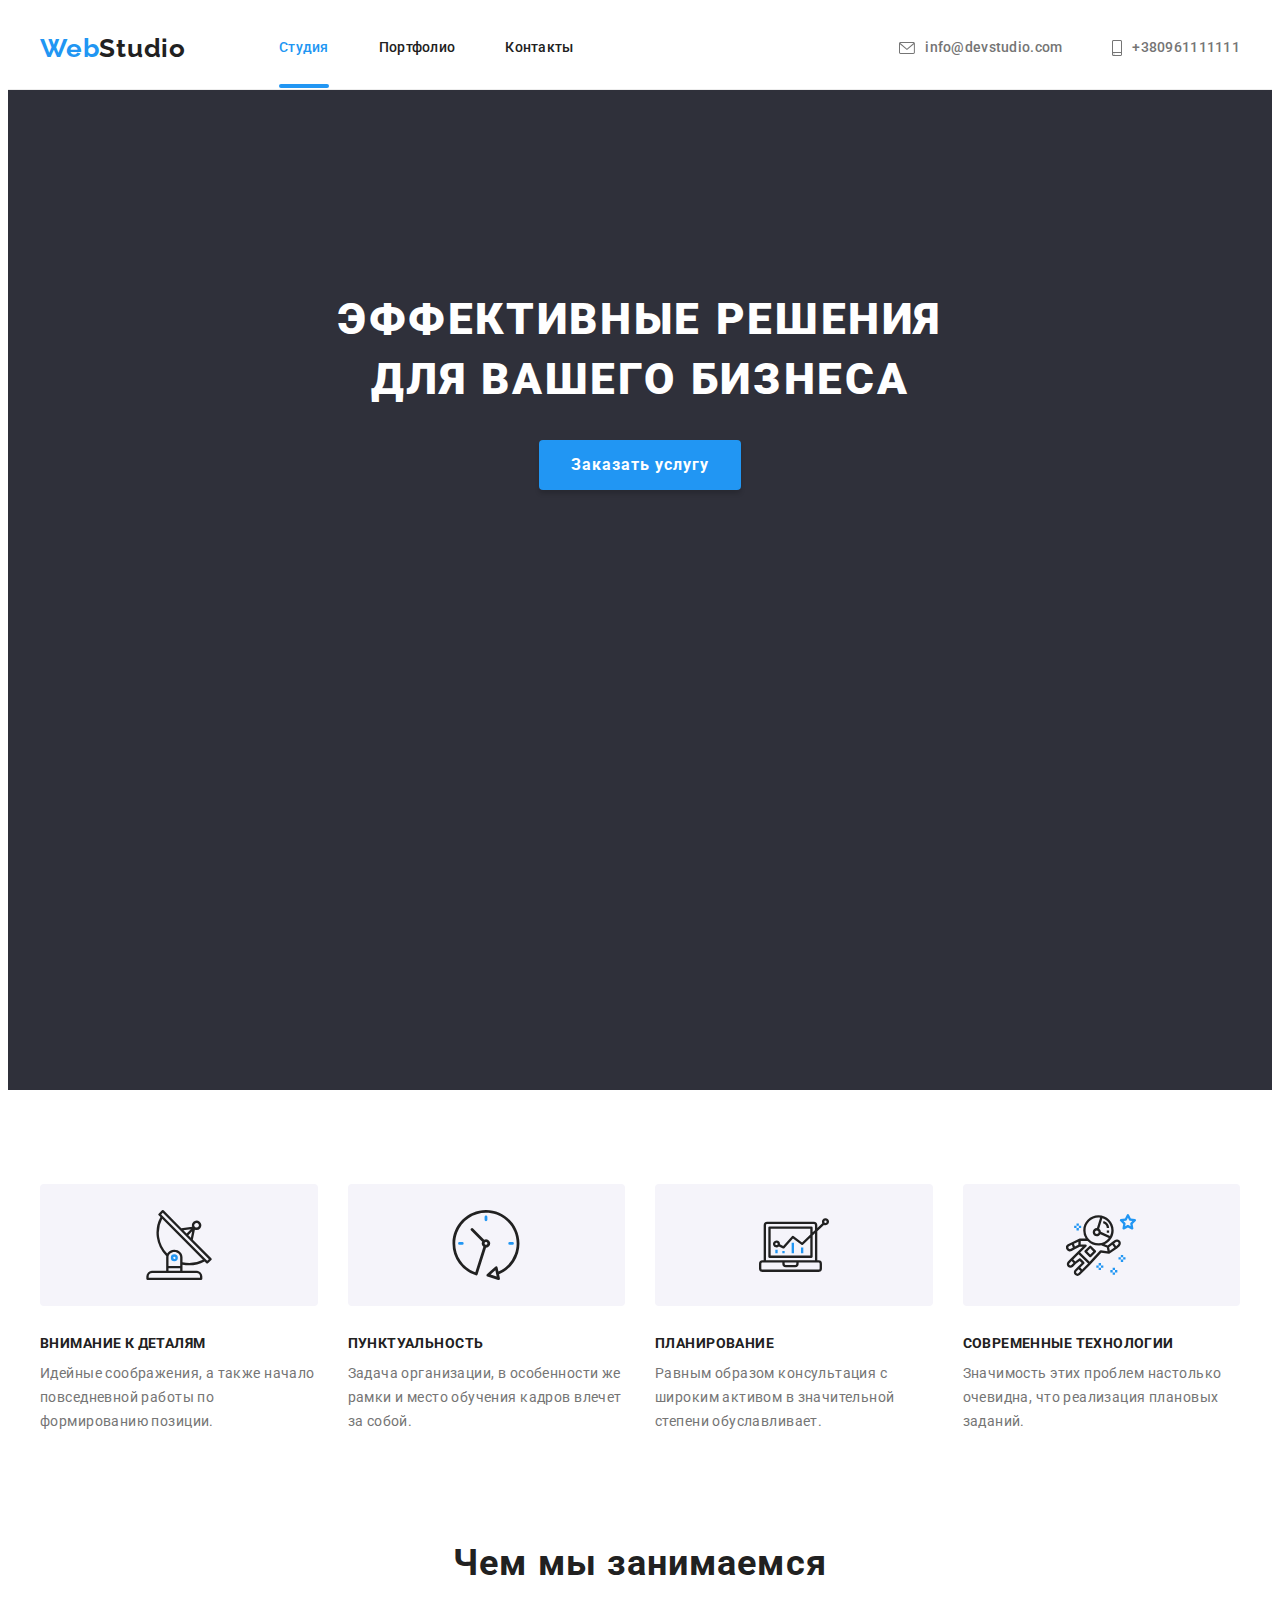
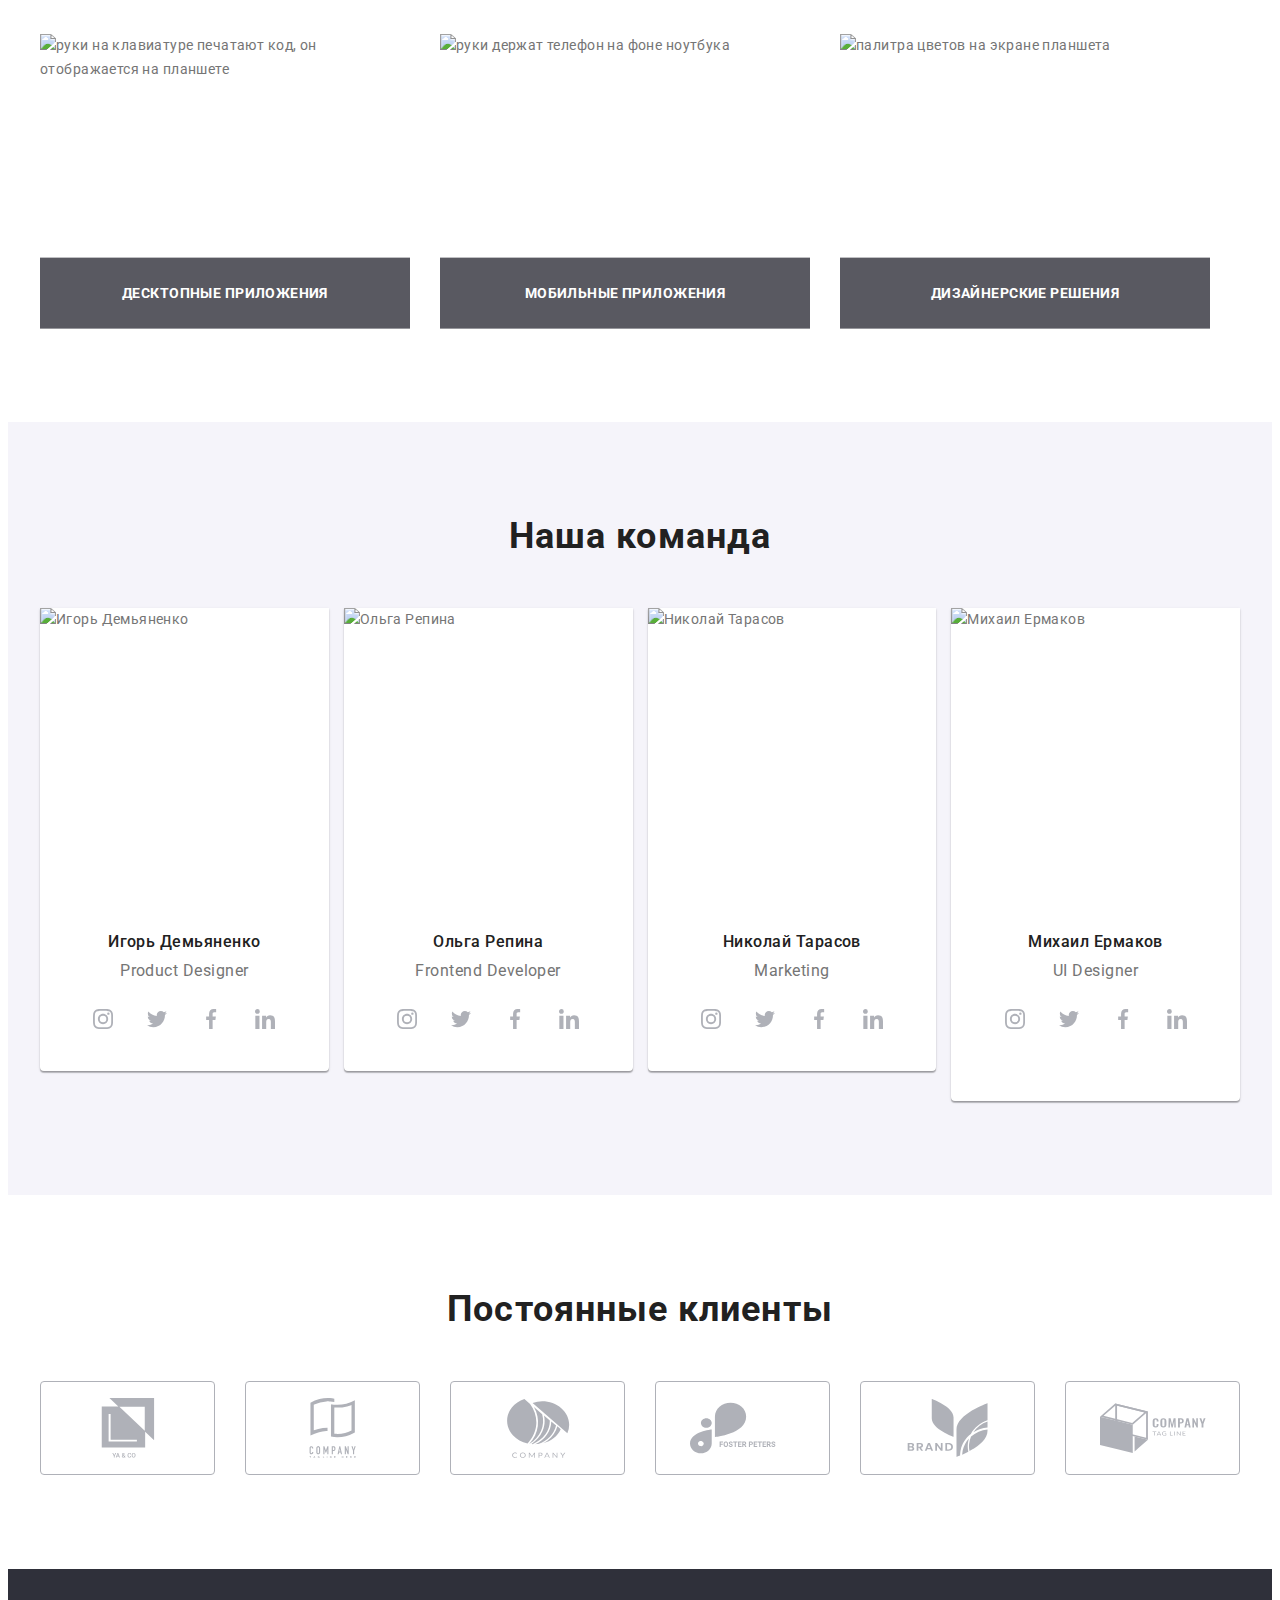
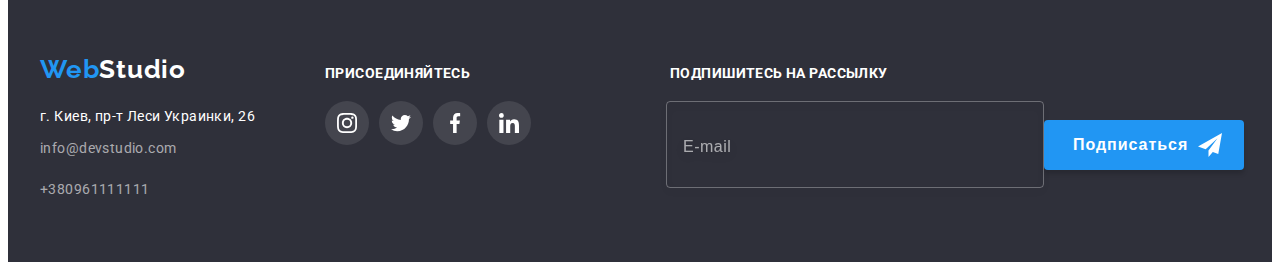
==== commit f078dff7: "Исправил ошибки" ====
--- a/index.html
+++ b/index.html
@@ -299,7 +299,7 @@
                 <source
                   media="(min-width: 1200px)"
                   srcset="
-                    ./img/img.title/img1.jpg         1x,
+                    ./img/img.title/img1.jpg        1x,
                     ./img/img.title/img1_des@2x.jpg 2x
                   "
                   type="image.jpg"
@@ -319,7 +319,7 @@
                 <source
                   media="(min-width: 1200px)"
                   srcset="
-                    .img/img.title/img2.jpg         1x,
+                    ./img/img.title/img2.jpg        1x,
                     ./img/img.title/img2_des@2x.jpg 2x
                   "
                   type="image.jpg"
@@ -339,7 +339,7 @@
                 <source
                   media="(min-width: 1200px)"
                   srcset="
-                    .img/img.title/img3.jpg         1x,
+                    ./img/img.title/img3.jpg        1x,
                     ./img/img.title/img3_des@2x.jpg 2x
                   "
                   type="image.jpg"
@@ -368,7 +368,7 @@
                 <source
                   media="(min-width: 1200px)"
                   srcset="
-                    ./img/img.title/игорьдемьяненко.jpg 1x,
+                    ./img/img.title/игорьдемьяненко.jpg        1x,
                     ./img/img.title/игорьдемьяненко_des@2x.jpg 2x
                   "
                   type="image.jpg"
@@ -376,7 +376,7 @@
                 <source
                   media="(min-width: 768px)"
                   srcset="
-                    ./img/img.title/игорьдемьяненко_tab.jpg 1x,
+                    ./img/img.title/игорьдемьяненко_tab.jpg    1x,
                     ./img/img.title/игорьдемьяненко_tab@2x.jpg 2x
                   "
                   type="image.jpg"
@@ -384,7 +384,7 @@
                 <source
                   media="(min-width: 767px)"
                   srcset="
-                    ./img/img.title/игорьдемьяненко_mob.jpg 1x,
+                    ./img/img.title/игорьдемьяненко_mob.jpg    1x,
                     ./img/img.title/игорьдемьяненко_mob@2x.jpg 2x
                   "
                   type="image.jpg"
@@ -454,7 +454,7 @@
                 <source
                   media="(min-width: 1200px)"
                   srcset="
-                    .img/img.title/ольгарепина.jpg 1x,
+                    ./img/img.title/ольгарепина.jpg        1x,
                     ./img/img.title/ольгарепина_des@2x.jpg 2x
                   "
                   type="image.jpg"
@@ -462,7 +462,7 @@
                 <source
                   media="(min-width: 768px)"
                   srcset="
-                    ./img/img.title/ольгарепина_tab.jpg 1x,
+                    ./img/img.title/ольгарепина_tab.jpg    1x,
                     ./img/img.title/ольгарепина_tab@2x.jpg 2x
                   "
                   type="image.jpg"
@@ -470,19 +470,19 @@
                 <source
                   media="(min-width: 767px)"
                   srcset="
-                    ./img/img.title/ольгарепина_mob.jpg 1x,
+                    ./img/img.title/ольгарепина_mob.jpg    1x,
                     ./img/img.title/ольгарепина_mob@2x.jpg 2x
                   "
                   type="image.jpg"
                 />
-              <img
-                class="team__img"
-                src="./img/img.title/ольгарепина.jpg"
-                alt="Ольга Репина"
-                width="450"
-                height="460"
-                loading="lazy"
-              />
+                <img
+                  class="team__img"
+                  src="./img/img.title/ольгарепина.jpg"
+                  alt="Ольга Репина"
+                  width="450"
+                  height="460"
+                  loading="lazy"
+                />
               </picture>
               <div class="team__text">
                 <h3 class="team__name">Ольга Репина</h3>
@@ -540,7 +540,7 @@
                 <source
                   media="(min-width: 1200px)"
                   srcset="
-                    .img/img.title/николайтарасов.jpg 1x,
+                    ./img/img.title/николайтарасов.jpg        1x,
                     ./img/img.title/николайтарасов_des@2x.jpg 2x
                   "
                   type="image.jpg"
@@ -548,7 +548,7 @@
                 <source
                   media="(min-width: 768px)"
                   srcset="
-                    ./img/img.title/николайтарасов_tab.jpg 1x,
+                    ./img/img.title/николайтарасов_tab.jpg    1x,
                     ./img/img.title/николайтарасов_tab@2x.jpg 2x
                   "
                   type="image.jpg"
@@ -556,19 +556,19 @@
                 <source
                   media="(min-width: 767px)"
                   srcset="
-                    ./img/img.title/николайтарасов_mob.jpg 1x,
+                    ./img/img.title/николайтарасов_mob.jpg    1x,
                     ./img/img.title/николайтарасов_mob@2x.jpg 2x
                   "
                   type="image.jpg"
                 />
-              <img
-                class="team__img"
-                src="./img/img.title/николайтарасов.jpg"
-                alt="Николай Тарасов"
-                width="450"
-                height="460"
-                loading="lazy"
-              />
+                <img
+                  class="team__img"
+                  src="./img/img.title/николайтарасов.jpg"
+                  alt="Николай Тарасов"
+                  width="450"
+                  height="460"
+                  loading="lazy"
+                />
               </picture>
               <div class="team__text">
                 <h3 class="team__name">Николай Тарасов</h3>
@@ -626,7 +626,7 @@
                 <source
                   media="(min-width: 1200px)"
                   srcset="
-                    .img/img.title/михаилермаков.jpg 1x,
+                    ./img/img.title/михаилермаков.jpg        1x,
                     ./img/img.title/михаилермаков_des@2x.jpg 2x
                   "
                   type="image.jpg"
@@ -634,7 +634,7 @@
                 <source
                   media="(min-width: 768px)"
                   srcset="
-                    ./img/img.title/михаилермаков_tab.jpg 1x,
+                    ./img/img.title/михаилермаков_tab.jpg    1x,
                     ./img/img.title/михаилермаков_tab@2x.jpg 2x
                   "
                   type="image.jpg"
@@ -642,19 +642,19 @@
                 <source
                   media="(min-width: 767px)"
                   srcset="
-                    ./img/img.title/михаилермаков_mob.jpg 1x,
+                    ./img/img.title/михаилермаков_mob.jpg    1x,
                     ./img/img.title/михаилермаков_mob@2x.jpg 2x
                   "
                   type="image.jpg"
                 />
-              <img
-                class="team__img"
-                src="./img/img.title/михаилермаков.jpg"
-                alt="Михаил Ермаков"
-                width="270"
-                height="260"
-                loading="lazy"
-              />
+                <img
+                  class="team__img"
+                  src="./img/img.title/михаилермаков.jpg"
+                  alt="Михаил Ермаков"
+                  width="450"
+                  height="460"
+                  loading="lazy"
+                />
               </picture>
               <div class="team__text">
                 <h3 class="team__name">Михаил Ермаков</h3>
--- a/css/main.min.css
+++ b/css/main.min.css
@@ -1,2 +1,2 @@
-:root{--main-font: Roboto, sans-serif;--secondary-font: Raleway, sans-sefir;--accent-color: #2196f3;--main-text-color: #757575;--secondary-text-color: #212121;--main-background-color: #ffffff;--secondary-background-color: #f5f4fa;--dark-background-color: #2f303a;--icon-color: #afb1b8;--timing-function: cubic-bezier(0.4, 0, 0.2, 1)}.visually-hidden{position:absolute;white-space:nowrap;width:1px;height:1px;margin:-1px;padding:0;overflow:hidden;border:0;clip:rect(0 0 0 0);-webkit-clip-path:inset(50%);clip-path:inset(50%)}body{font-family:var(--main-font);font-size:14px;line-height:1.71;letter-spacing:0.03em;color:var(--main-text-color)}section{padding-top:94px;padding-bottom:94px}.button{font-family:inherit;color:currentColor}img{display:block;max-width:100%;height:auto}h1,h2,h3,h4,h5,h6,p{margin:0}.link{text-decoration:none;color:currentColor}.list{list-style:none;margin:0;padding:0}.container{width:1200px;padding-left:15px;padding-right:15px;margin-left:auto;margin-right:auto}@media screen and (min-width: 480px){.container{width:480px}}@media screen and (min-width: 768px){.container{width:768px}}@media screen and (min-width: 1200px){.container{width:1200px}}.hero__button{display:inline-block;padding:10px 32px;min-width:200px;font-family:inherit;font-weight:700;font-size:16px;line-height:1.88;letter-spacing:0.06em;cursor:pointer;color:var(--main-background-color);background-color:var(--accent-color);-webkit-box-shadow:0px 4px 4px rgba(0,0,0,0.15);box-shadow:0px 4px 4px rgba(0,0,0,0.15);border:none;border-radius:4px;-webkit-transition:background-color 250ms var(--timing-function);transition:background-color 250ms var(--timing-function)}.hero__button:hover{color:var(--main-background-color);background-color:var(--accent-color)}.modal-button{-webkit-box-align:center;-ms-flex-align:center;align-items:center;-webkit-box-pack:center;-ms-flex-pack:center;justify-content:center;display:-webkit-box;display:-ms-flexbox;display:flex;width:30px;height:30px;position:absolute;top:8px;right:8px;background-color:transparent;border:1px solid rgba(0,0,0,0.2);border-radius:50%;cursor:pointer;-webkit-transition:border-color 250ms var(--timing-function),fill 250ms var(--timing-function);transition:border-color 250ms var(--timing-function),fill 250ms var(--timing-function)}.modal-button:hover,.modal-button:focus{border-color:var(--accent-color);fill:var(--accent-color)}.modal-form__submit-buttom{margin:auto;margin-top:30px;display:-webkit-box;display:-ms-flexbox;display:flex;min-width:200px;margin-top:30px;padding:10px 58px;font-weight:700;font-size:16px;line-height:1.87;letter-spacing:0.06em;color:#ffffff;background-color:var(--accent-color);border:none;cursor:pointer;-webkit-box-shadow:0px 4px 4px rgba(0,0,0,0.15);box-shadow:0px 4px 4px rgba(0,0,0,0.15);border-radius:4px;-webkit-transition:background-color 250ms var(--timing-function);transition:background-color 250ms var(--timing-function)}.modal-form__submit-buttom:hover,.modal-form__submit-buttom:focus{background-color:#188ce8}.footer__mail-submit{display:-webkit-box;display:-ms-flexbox;display:flex;-webkit-box-align:center;-ms-flex-align:center;align-items:center;width:200px;height:50px;padding:10px 29px;font-weight:700;font-size:16px;line-height:1.87;letter-spacing:0.06em;cursor:pointer;border:none;-webkit-box-shadow:0px 4px 4px rgba(0,0,0,0.15);box-shadow:0px 4px 4px rgba(0,0,0,0.15);border-radius:4px;color:var(--main-background-color);background-color:var(--accent-color);-webkit-transition:background-color 250ms var(--timing-function);transition:background-color 250ms var(--timing-function)}.footer__mail-submit:hover,.footer__mail-submit:focus{background-color:#188ce8}@media screen and (max-width: 1200px){.footer__mail-submit{margin-left:12px}}.footer__mail-button{display:-webkit-box;display:-ms-flexbox;display:flex;-webkit-box-align:center;-ms-flex-align:center;align-items:center;-webkit-box-pack:center;-ms-flex-pack:center;justify-content:center}.footer__mail-icon{margin-left:10px;fill:var(--main-background-color)}.team__socials-list{padding-right:32px;padding-left:32px;display:-webkit-box;display:-ms-flexbox;display:flex;-webkit-box-align:center;-ms-flex-align:center;align-items:center;-webkit-box-pack:center;-ms-flex-pack:center;justify-content:center}.team__socials-item{margin-right:10px}.team__socials-item:last-child{margin-right:0px}.team__socials-link{display:-webkit-box;display:-ms-flexbox;display:flex;-webkit-box-align:center;-ms-flex-align:center;align-items:center;-webkit-box-pack:center;-ms-flex-pack:center;justify-content:center;cursor:pointer;width:44px;height:44px;background-color:#ffffff;color:#303030;border-radius:50%;-webkit-transition:background-color 250ms var(--timing-function);transition:background-color 250ms var(--timing-function)}.team__socials-link:hover,.team__socials-link:focus{background-color:#2196f3}.team__socials-icon{fill:var(--icon-color);-webkit-transition:fill 250ms var(--timing-function);transition:fill 250ms var(--timing-function)}.team__socials-link:hover .team__socials-icon,.team__socials-link:focus .team__socials-icon{fill:#ffffff}.about__icon-background{margin-bottom:30px;height:120px;display:-webkit-box;display:-ms-flexbox;display:flex;-webkit-box-align:center;-ms-flex-align:center;align-items:center;-webkit-box-pack:center;-ms-flex-pack:center;justify-content:center;border-radius:4px;background-color:#f5f4fa}.footer__socials-title{margin-top:0;margin-bottom:20px;font-size:14px;line-height:1.16;letter-spacing:0.03em;text-transform:uppercase;color:var(--main-background-color)}.footer__socials-list{margin:0;padding-left:0;display:-webkit-box;display:-ms-flexbox;display:flex;-webkit-box-pack:center;-ms-flex-pack:center;justify-content:center}.footer__socials-item:not(:last-child){margin-right:10px}.footer__socials-link{width:44px;height:44px;display:-webkit-box;display:-ms-flexbox;display:flex;-webkit-box-align:center;-ms-flex-align:center;align-items:center;-webkit-box-pack:center;-ms-flex-pack:center;justify-content:center;background-color:rgba(255,255,255,0.1);border-radius:50px;-webkit-transition:background-color 250ms var(--timing-function);transition:background-color 250ms var(--timing-function)}.footer__socials-link:hover,.footer__socials-link:focus{background-color:var(--accent-color)}.footer__socials-icon{fill:var(--main-background-color)}.logo{margin:0;padding-top:16px;padding-bottom:16px;font-family:"Raleway";font-weight:700;font-size:26px;line-height:1.19;letter-spacing:0.03em;text-decoration:none;color:#212121}@media screen and (min-width: 768px){.logo{padding-top:26px;padding-bottom:26px;font-size:24px;font-weight:700;line-height:1.17}}@media screen and (min-width: 1200px){.logo{padding-top:25px;padding-bottom:25px;font-size:26px;font-weight:700;line-height:1.19}}.logo__accent{color:var(--accent-color)}.footer__logo{margin-right:0;padding-bottom:20px;display:inline-block;font-family:"Raleway";font-style:normal;font-weight:700;font-size:26px;line-height:1.19;letter-spacing:0.03em;text-decoration:none;color:#ffffff}.backdrop{width:100%;height:100%;position:fixed;top:0;left:0;background-color:rgba(0,0,0,0.2);opacity:1;-webkit-transition:opacity 250ms var(--timing-function),visibility 250ms var(--timing-function);transition:opacity 250ms var(--timing-function),visibility 250ms var(--timing-function)}.modal-wrapper{position:absolute;width:450px;height:609px;padding:40px;background-color:var(--main-background-color);top:35%;left:50%;border-radius:4px;-webkit-transform:translate(-50%, -50%);transform:translate(-50%, -50%);-webkit-transition:-webkit-transform 250ms var(--timing-function);transition:-webkit-transform 250ms var(--timing-function);transition:transform 250ms var(--timing-function);transition:transform 250ms var(--timing-function), -webkit-transform 250ms var(--timing-function)}@media screen and (min-width: 768px){.modal-wrapper{top:50%;left:50%;-webkit-transform:translate(-50%, -50%);transform:translate(-50%, -50%)}}@media screen and (min-width: 1200px){.modal-wrapper{width:528px;height:581px;top:50%;left:50%;-webkit-transform:translate(-50%, -50%);transform:translate(-50%, -50%)}}.backdrop.is-hidden{opacity:0;visibility:hidden;pointer-events:none}.modal-title{margin-bottom:12px;text-align:center;font-weight:700;font-size:20px;line-height:1.15;letter-spacing:0.03em;color:var(--secondary-text-color)}.modal-form{width:370px;margin-left:auto;margin-right:auto}@media screen and (min-width: 1200px){.modal-form{width:448px}}.modal-form__label{position:relative;text-align:left;margin-bottom:10px;-webkit-transition:fill 250ms var(--timing-function);transition:fill 250ms var(--timing-function)}.modal-form__label:hover,.modal-form__label:focus{fill:var(--accent-color)}.modal-form__text{padding-bottom:4px;text-align:left;font-size:12px;line-height:1.16;letter-spacing:0.01em}.modal-form__input{width:370px;height:40px;margin-bottom:10px;padding-top:12px;padding-bottom:12px;padding-left:42px;border:1px solid rgba(33,33,33,0.2);border-radius:4px;-webkit-transition:border-color 250ms var(--timing-function);transition:border-color 250ms var(--timing-function)}.modal-form__input:hover,.modal-form__input:focus{border-color:var(--accent-color)}@media screen and (min-width: 1200px){.modal-form__input{width:448px}}.modal-form__icon{position:absolute;top:31px;left:12px}.modal-form__textarea{width:370px;height:120px;padding-top:16px;padding-left:12px;resize:none;outline:none;border:1px solid rgba(33,33,33,0.2);border-radius:4px;-webkit-transition:border-color 250ms var(--timing-function);transition:border-color 250ms var(--timing-function)}@media screen and (min-width: 1200px){.modal-form__textarea{width:448px}}.modal-form__textarea::-webkit-input-placeholder{font-size:14px;line-height:1.14;letter-spacing:0.01em;color:rgba(117,117,117,0.5)}.modal-form__textarea:-ms-input-placeholder{font-size:14px;line-height:1.14;letter-spacing:0.01em;color:rgba(117,117,117,0.5)}.modal-form__textarea::-ms-input-placeholder{font-size:14px;line-height:1.14;letter-spacing:0.01em;color:rgba(117,117,117,0.5)}.modal-form__textarea::placeholder{font-size:14px;line-height:1.14;letter-spacing:0.01em;color:rgba(117,117,117,0.5)}.modal-form__textarea::-webkit-input-placeholder:hover,.modal-form__textarea::-webkit-input-placeholder:focus{border-color:var(--accent-color)}.modal-form__textarea:-ms-input-placeholder:hover,.modal-form__textarea:-ms-input-placeholder:focus{border-color:var(--accent-color)}.modal-form__textarea::-ms-input-placeholder:hover,.modal-form__textarea::-ms-input-placeholder:focus{border-color:var(--accent-color)}.modal-form__textarea::placeholder:hover,.modal-form__textarea::placeholder:focus{border-color:var(--accent-color)}.modal-form__polisy{display:-webkit-box;display:-ms-flexbox;display:flex;-webkit-box-align:center;-ms-flex-align:center;align-items:center}.modal-form__polisy-text{color:var(--accent-color)}.modal-form__checkbox{display:-webkit-box;display:-ms-flexbox;display:flex;-webkit-box-align:center;-ms-flex-align:center;align-items:center;-webkit-box-pack:center;-ms-flex-pack:center;justify-content:center;margin-right:7px;border:2px solid var(--secondary-text-color);outline-offset:-2px;border-radius:2px;background-color:transparent;-webkit-transition:background-color 250ms var(--timing-function);transition:background-color 250ms var(--timing-function)}.modal-form__checkbox:checked+.modal-form__checkbox{background-color:var(--accent-color)}.modal-form__checkbox:focus+.modal-form__checkbox{border-color:var(--accent-color);outline:transparent}.modal-form__checkbox-icon{opacity:0;fill:var(--main-background-color);-webkit-transition:opacity 250ms var(--timing-function);transition:opacity 250ms var(--timing-function)}.modal-form__checkbox:checked+.modal-form__checkbox .modal-form__checkbox-icon{opacity:1}.header{position:relative;background-color:var(--main-background-color);border-bottom:1px solid #ececec}.header__container{display:-webkit-box;display:-ms-flexbox;display:flex}.navigation{width:100%;-webkit-box-pack:justify;-ms-flex-pack:justify;justify-content:space-between;display:-webkit-box;display:-ms-flexbox;display:flex;-webkit-box-align:center;-ms-flex-align:center;align-items:center;margin-top:0;margin-bottom:0;padding-left:0;margin-left:88px}@media screen and (max-width: 767px){.navigation{display:none}}@media screen and (min-width: 1200px){.navigation{margin-left:93px}}.navigation__list{display:-webkit-box;display:-ms-flexbox;display:flex;-webkit-box-align:center;-ms-flex-align:center;align-items:center}.navigation__list .navigation__item+.navigation__item{margin-left:auto}.navigation__link{position:relative;display:block;padding-top:32px;padding-bottom:32px;color:var(--secondary-text-color);font-weight:500;font-size:14px;line-height:1.14;letter-spacing:0.02em;-webkit-transition:color 250ms var(--timing-function);transition:color 250ms var(--timing-function)}.navigation__link:hover,.navigation__link:focus{color:var(--accent-color)}@media screen and (min-width: 768px){.navigation__list li:not(:last-child){margin-right:50px}}.navigation__link.navigation__link--current{color:var(--accent-color);position:relative}.navigation__link.navigation__link--current::after{content:"";left:0;bottom:0;position:absolute;display:block;width:100%;height:4px;border-radius:2px;background-color:var(--accent-color)}.header__group{margin-left:auto}@media screen and (max-width: 767px){.header__group{-webkit-box-orient:vertical;-webkit-box-direction:reverse;-ms-flex-direction:column-reverse;flex-direction:column-reverse;margin-top:302px}}@media screen and (min-width: 768px){.header__group{margin-top:21px;margin-bottom:21px}}@media screen and (min-width: 1200px){.header__group{display:-webkit-box;display:-ms-flexbox;display:flex;margin-top:32px;margin-bottom:32px;margin-left:302px}}@media screen and (max-width: 1199.98px){.header__group .header__item+.header__item{margin-top:10px}}@media screen and (min-width: 1200px){.header__group .header__item+.header__item{margin-top:0;margin-left:50px}}.header__mail,.header__phone{display:-webkit-box;display:-ms-flexbox;display:flex;-webkit-box-align:center;-ms-flex-align:center;align-items:center;font-weight:500;font-size:14px;line-height:1.14;letter-spacing:0.02em;color:var(--main-text-color);-webkit-transition:color 250ms var(--timing-function);transition:color 250ms var(--timing-function)}@media screen and (min-width: 1200px){.header__mail,.header__phone{font-size:14px}}.header__mail:hover,.header__mail:focus,.header__phone:hover,.header__phone:focus{color:var(--accent-color)}.header__mail,.header__phone{-webkit-box-align:center;-ms-flex-align:center;align-items:center;color:var(--main-text-color)}.header__icon{margin-right:10px;fill:currentColor}.hero{text-align:center;-webkit-box-align:center;-ms-flex-align:center;align-items:center;margin-left:auto;margin-right:auto;background-color:var(--dark-background-color);background-size:cover;background-repeat:no-repeat;background-position:center;background-image:-webkit-gradient(linear, left top, right top, from(rgba(47,48,58,0.4)), to(rgba(47,48,58,0.4))),url(../img/background/background_mob.jpg);background-image:linear-gradient(to right, rgba(47,48,58,0.4), rgba(47,48,58,0.4)),url(../img/background/background_mob.jpg)}@media (min-device-pixel-ratio: 2), (-webkit-min-device-pixel-ratio: 2), (min-resolution: 192dpi), (min-resolution: 2dppx){.hero{background-image:-webkit-gradient(linear, left top, right top, from(rgba(47,48,58,0.4)), to(rgba(47,48,58,0.4))),url(../img/background/background_mob@2x.jpg);background-image:linear-gradient(to right, rgba(47,48,58,0.4), rgba(47,48,58,0.4)),url(../img/background/background_mob@2x.jpg)}}@media screen and (min-width: 768px){.hero{max-width:768px;padding-top:118px;padding-bottom:118px;background-image:-webkit-gradient(linear, left top, right top, from(rgba(47,48,58,0.4)), to(rgba(47,48,58,0.4))),url(../img/background/background_tab.jpg);background-image:linear-gradient(to right, rgba(47,48,58,0.4), rgba(47,48,58,0.4)),url(../img/background/background_tab.jpg)}}@media screen and (min-width: 768px) and (min-device-pixel-ratio: 2), screen and (min-width: 768px) and (-webkit-min-device-pixel-ratio: 2), screen and (min-width: 768px) and (min-resolution: 2dppx), screen and (min-width: 768px) and (min-resolution: 192dpi){.hero{background-image:-webkit-gradient(linear, left top, right top, from(rgba(47,48,58,0.4)), to(rgba(47,48,58,0.4))),url(../img/background/background_tab@2x.jpg);background-image:linear-gradient(to right, rgba(47,48,58,0.4), rgba(47,48,58,0.4)),url(../img/background/background_tab@2x.jpg)}}@media screen and (min-width: 1200px){.hero{max-width:1600px;height:600px;padding-top:200px;padding-bottom:200px;background-image:-webkit-gradient(linear, left top, right top, from(rgba(47,48,58,0.4)), to(rgba(47,48,58,0.4))),url(../img/background/background.jpg);background-image:linear-gradient(to right, rgba(47,48,58,0.4), rgba(47,48,58,0.4)),url(../img/background/background.jpg)}}@media screen and (min-width: 1200px) and (min-device-pixel-ratio: 2), screen and (min-width: 1200px) and (-webkit-min-device-pixel-ratio: 2), screen and (min-width: 1200px) and (min-resolution: 2dppx), screen and (min-width: 1200px) and (min-resolution: 192dpi){.hero{background-image:-webkit-gradient(linear, left top, right top, from(rgba(47,48,58,0.4)), to(rgba(47,48,58,0.4))),url(../img/background/background_des@2x.jpg);background-image:linear-gradient(to right, rgba(47,48,58,0.4), rgba(47,48,58,0.4)),url(../img/background/background_des@2x.jpg)}}.hero__title{max-width:500px;margin-right:auto;margin-bottom:30px;margin-left:auto;font-size:26px;font-weight:900;line-height:1.61;letter-spacing:0.06em;text-transform:uppercase;color:var(--main-background-color)}@media screen and (min-width: 1200px){.hero__title{max-width:696px;font-weight:900;font-size:44px;line-height:1.36}}@media screen and (min-width: 768px){.about__list{margin:-15px;display:-webkit-box;display:-ms-flexbox;display:flex;-ms-flex-wrap:wrap;flex-wrap:wrap}}@media screen and (min-width: 1200px){.about__list{-ms-flex-wrap:nowrap;flex-wrap:nowrap}}.about__item{width:100%}.about__item:not(:last-child){margin-bottom:30px}@media screen and (min-width: 768px){.about__item{-ms-flex-preferred-size:calc((100% - 2 * 30px) / 2);flex-basis:calc((100% - 2 * 30px) / 2);margin:15px}}@media screen and (min-width: 1200px){.about__item{width:270px}}.about__title{margin-top:0;margin-bottom:10px;font-weight:700;font-size:14px;line-height:1.14;color:var(--secondary-text-color);text-transform:uppercase;text-align:center}@media screen and (min-width: 768px){.about__title{text-align:left}}.about__benefits{margin-top:0;font-weight:400;font-size:14px;line-height:1.71;text-align:left;color:var(--main-text-color)}.about__icon-background{display:-webkit-box;display:-ms-flexbox;display:flex;height:120px;-webkit-box-pack:center;-ms-flex-pack:center;justify-content:center;-webkit-box-align:center;-ms-flex-align:center;align-items:center;margin-bottom:30px;border:1px solid transparent;border-radius:4px;background-color:var(--secondary-background-color)}@media screen and (min-widht: 480px){.about__icon-background{width:100%}}.lessons{padding-top:0}@media screen and (max-width: 1199px){.lessons{display:none}}.lessons__list{display:-webkit-box;display:-ms-flexbox;display:flex}.lessons__item{width:370px;margin-right:30px;position:relative}.lessons__item:last-child{margin-right:0}.lessons__title{margin-bottom:50px;text-align:center;font-weight:700;font-size:36px;line-height:1.16;letter-spacing:0.03em;color:var(--secondary-text-color)}.lessons__text-picture{position:absolute;display:-webkit-box;display:-ms-flexbox;display:flex;width:100%;padding-top:27px;padding-bottom:27px;-webkit-box-pack:center;-ms-flex-pack:center;justify-content:center;-webkit-box-align:center;-ms-flex-align:center;align-items:center;color:var(--main-background-color);background-color:rgba(47,48,58,0.8);font-weight:700;font-size:14px;line-height:1.17;-webkit-transform:translate(0px, -100%);transform:translate(0px, -100%)}.team{background-color:var(--secondary-background-color)}.team__title{margin-bottom:50px;text-align:center;font-weight:700;font-size:36px;line-height:1.16;letter-spacing:0.03em;color:var(--secondary-text-color)}.team__list{display:-webkit-box;display:-ms-flexbox;display:flex;-ms-flex-wrap:wrap;flex-wrap:wrap}@media screen and (min-width: 768px){.team__list{margin-right:-15px}}@media screen and (min-width: 1200px){.team__list{display:-webkit-box;display:-ms-flexbox;display:flex;-ms-flex-wrap:nowrap;flex-wrap:nowrap;margin-right:-15px}}.team__item{width:100%;background-color:var(--main-background-color);-webkit-box-shadow:0px 1px 3px rgba(0,0,0,0.12),0px 1px 1px rgba(0,0,0,0.14),0px 2px 1px rgba(0,0,0,0.2);box-shadow:0px 1px 3px rgba(0,0,0,0.12),0px 1px 1px rgba(0,0,0,0.14),0px 2px 1px rgba(0,0,0,0.2);border-radius:0px 0px 4px 4px}.team__item:not(:last-child){margin-bottom:30px}@media screen and (min-width: 480px){.team__item{width:100%}}@media screen and (min-width: 768px){.team__item{margin-right:15px;-ms-flex-preferred-size:calc((100% - 2 * 30px) / 2);flex-basis:calc((100% - 2 * 30px) / 2)}}.team__img{width:100%}.team__text{padding-top:30px;padding-bottom:30px}.team__name{margin-top:0;margin-bottom:10px;text-align:center;font-weight:500;font-size:16px;line-height:1.18;letter-spacing:0.03em;color:var(--secondary-text-color)}.team__position{margin-top:0;margin-bottom:16px;text-align:center;font-size:16px;line-height:1.18;text-align:center;letter-spacing:0.03em}.clients{padding-top:60px;padding-bottom:60px}@media screen and (min-width: 1200px){.clients{padding-top:94px;padding-bottom:94px}}.clients__title{margin-bottom:50px;font-style:normal;font-weight:700;font-size:36px;line-height:1.16;text-align:center;letter-spacing:0.03em;color:var(--secondary-text-color)}.clients__list{-webkit-box-pack:center;-ms-flex-pack:center;justify-content:center;display:-webkit-box;display:-ms-flexbox;display:flex;-ms-flex-wrap:wrap;flex-wrap:wrap;margin:-15px}@media screen and (min-width: 768px){.clients__list{display:-webkit-box;display:-ms-flexbox;display:flex;-ms-flex-wrap:wrap;flex-wrap:wrap}}@media screen and (min-width: 1200px){.clients__list{-ms-flex-wrap:nowrap;flex-wrap:nowrap}}@media screen and (max-width: 767px){.clients__item{width:calc((100% - 2 * 30px) / 2);margin:15px}}@media screen and (min-width: 768px){.clients__item{width:calc((100% - 3 * 30px) / 3);margin:15px}}.clients__link{height:92px;display:-webkit-box;display:-ms-flexbox;display:flex;-webkit-box-align:center;-ms-flex-align:center;align-items:center;-webkit-box-pack:center;-ms-flex-pack:center;justify-content:center;border:1px solid var(--icon-color);border-radius:4px;fill:var(--icon-color);-webkit-transition:border 250ms var(--timing-function),fill 250ms var(--timing-function);transition:border 250ms var(--timing-function),fill 250ms var(--timing-function)}.clients__link:hover,.clients__link:focus{fill:var(--accent-color);border:1px solid var(--accent-color)}.filters{padding-top:60px;padding-bottom:60px}@media screen and (min-width: 1200px){.filters{padding-top:94px;padding-bottom:94px}}.filters__list{display:-webkit-box;display:-ms-flexbox;display:flex;-ms-flex-wrap:wrap;flex-wrap:wrap;margin-top:0;margin-bottom:40px;margin-left:0}@media screen and (min-width: 768px){.filters__list{display:-webkit-box;display:-ms-flexbox;display:flex;-webkit-box-align:center;-ms-flex-align:center;align-items:center;-webkit-box-pack:center;-ms-flex-pack:center;justify-content:center;margin-top:0;margin-bottom:30px;margin-left:0}}@media screen and (min-width: 1200px){.filters__list{display:-webkit-box;display:-ms-flexbox;display:flex;-webkit-box-align:center;-ms-flex-align:center;align-items:center;-webkit-box-pack:center;-ms-flex-pack:center;justify-content:center;margin-top:0;margin-bottom:50px;margin-left:0}}.filters__item:not(:last-child){margin-right:8px}@media screen and (max-width: 767px){.filters__item:not(:last-child):not(:nth-last-child(-n+2)){margin-bottom:15px}}.button{font-family:inherit;font-weight:500;font-size:16px;line-height:1.62;text-align:center;letter-spacing:0.03em;cursor:pointer;border:none;color:#212121;background-color:#f5f4fa;-webkit-transition:color 250ms var(--timing-function),background-color 250ms var(--timing-function),-webkit-box-shadow 250ms var(--timing-function);transition:color 250ms var(--timing-function),background-color 250ms var(--timing-function),-webkit-box-shadow 250ms var(--timing-function);transition:color 250ms var(--timing-function),background-color 250ms var(--timing-function),box-shadow 250ms var(--timing-function);transition:color 250ms var(--timing-function),background-color 250ms var(--timing-function),box-shadow 250ms var(--timing-function),-webkit-box-shadow 250ms var(--timing-function)}.button:hover,.button:focus{background-color:var(--accent-color);color:var(--main-background-color);-webkit-box-shadow:0px 3px 1px rgba(0,0,0,0.1),0px 1px 2px rgba(0,0,0,0.08),0px 2px 2px rgba(0,0,0,0.12);box-shadow:0px 3px 1px rgba(0,0,0,0.1),0px 1px 2px rgba(0,0,0,0.08),0px 2px 2px rgba(0,0,0,0.12);border-radius:4px}.filters__button{padding:6px 22px;border:none;border-radius:4px}.projects__list{display:-webkit-box;display:-ms-flexbox;display:flex;-ms-flex-wrap:wrap;flex-wrap:wrap;margin-top:-30px;margin-left:-30px;padding-left:0}.projects__item{margin-top:30px;margin-left:30px}@media screen and (min-width: 768px){.projects__item{-ms-flex-preferred-size:calc(100% / 2 - 30px);flex-basis:calc(100% / 2 - 30px)}}@media screen and (min-width: 1200px){.projects__item{-ms-flex-preferred-size:calc(100% / 3 - 30px);flex-basis:calc(100% / 3 - 30px)}}.projects__link{-webkit-transition:-webkit-box-shadow 250ms var(--timing-function);transition:-webkit-box-shadow 250ms var(--timing-function);transition:box-shadow 250ms var(--timing-function);transition:box-shadow 250ms var(--timing-function), -webkit-box-shadow 250ms var(--timing-function);text-decoration:none}.projects__link:hover,.projects__link:focus{-webkit-box-shadow:0px 1px 1px rgba(0,0,0,0.12),0px 4px 4px rgba(0,0,0,0.06),1px 4px 6px rgba(0,0,0,0.16);box-shadow:0px 1px 1px rgba(0,0,0,0.12),0px 4px 4px rgba(0,0,0,0.06),1px 4px 6px rgba(0,0,0,0.16)}.projects__text{padding-top:20px;padding-right:24px;padding-bottom:20px;padding-left:24px;border-right:1px solid #eeeeee;border-bottom:1px solid #eeeeee;border-left:1px solid #eeeeee}.projects__name{margin-bottom:4px;font-weight:700;font-size:18px;line-height:2;letter-spacing:0.06em;color:var(--secondary-text-color)}.projects__position{font-size:16px;line-height:1.88;letter-spacing:0.03em;color:var(--main-text-color)}.projects__overlay{position:relative;overflow:hidden}.projects__text-portfolio{position:absolute;padding:63px 24px;margin-top:0;margin-bottom:0;top:0;left:0;width:100%;height:100%;font-size:18px;line-height:1.56;color:var(--main-background-color);background-color:rgba(33,150,243,0.9);-webkit-transform:translateY(100%);transform:translateY(100%);-webkit-transition:-webkit-transform 250ms var(--timing-function);transition:-webkit-transform 250ms var(--timing-function);transition:transform 250ms var(--timing-function);transition:transform 250ms var(--timing-function), -webkit-transform 250ms var(--timing-function)}.projects__link:hover .projects__text-portfolio,.projects__link:focus .projects__text-portfolio{-webkit-transform:translateY(0%);transform:translateY(0%);-webkit-transition:-webkit-transform 250ms var(--timing-function);transition:-webkit-transform 250ms var(--timing-function);transition:transform 250ms var(--timing-function);transition:transform 250ms var(--timing-function), -webkit-transform 250ms var(--timing-function)}.footer{padding-top:60px;padding-bottom:60px;background-color:#2f303a}.footer__container{display:block;padding-left:15px;padding-right:15px;margin-left:auto;margin-right:auto}@media screen and (min-width: 768px){.footer__container{display:block}}@media screen and (min-width: 1200px){.footer__container{display:-webkit-box;display:-ms-flexbox;display:flex;-webkit-box-align:baseline;-ms-flex-align:baseline;align-items:baseline}}.logo-socials{-webkit-box-pack:center;-ms-flex-pack:center;justify-content:center;text-align:center;padding-bottom:60px}@media screen and (min-width: 768px){.logo-socials{display:-webkit-box;display:-ms-flexbox;display:flex;-webkit-box-align:baseline;-ms-flex-align:baseline;align-items:baseline}}@media screen and (min-width: 1200px){.logo-socials{text-align:start;padding-bottom:0}}.footer__contact{padding-bottom:60px}@media screen and (min-width: 768px){.footer__contact{padding-bottom:0;margin-right:165px}}@media screen and (min-width: 1200px){.footer__contact{margin-right:70px}}.footer__address{font-style:normal;font-size:14px;line-height:1.71;letter-spacing:0.03em;color:#ffffff}.footer__mail,.footer__phone{padding-top:8px;display:block;color:rgba(255,255,255,0.6)}.footer__item:not(:last-child){margin-bottom:9px}.footer__form{-webkit-box-pack:center;-ms-flex-pack:center;justify-content:center;text-align:center}@media screen and (min-width: 1200px){.footer__form{width:570px;margin-left:auto;text-align:start}}.footer__form-title{margin-bottom:20px;font-size:14px;line-height:1.16;letter-spacing:0.03em;text-transform:uppercase;color:var(--main-background-color)}@media screen and (min-width: 1200px){.footer__form-title{margin-left:93px;text-align:start}}.footer__mail-form{margin-left:0;display:-webkit-box;display:-ms-flexbox;display:flex;-webkit-box-pack:center;-ms-flex-pack:center;justify-content:center;-webkit-box-orient:vertical;-webkit-box-direction:normal;-ms-flex-direction:column;flex-direction:column;text-align:center;-webkit-box-align:center;-ms-flex-align:center;align-items:center}@media screen and (min-width: 1200px){.footer__mail-form{display:-webkit-box;display:-ms-flexbox;display:flex;margin-left:93px;-webkit-box-orient:horizontal;-webkit-box-direction:normal;-ms-flex-direction:row;flex-direction:row}}.footer__mail-input{display:-webkit-box;display:-ms-flexbox;display:flex;width:450px;height:50px;margin-bottom:20px;padding-top:20px;padding-bottom:15px;padding-left:16px;font-size:16px;line-height:1.25;letter-spacing:0.03em;border:1px solid rgba(255,255,255,0.3);-webkit-filter:drop-shadow(0px 4px 4px rgba(0,0,0,0.15));filter:drop-shadow(0px 4px 4px rgba(0,0,0,0.15));border-radius:4px;color:var(--main-background-color);background-color:transparent;-webkit-transition:border-color 250ms var(--timing-function);transition:border-color 250ms var(--timing-function)}.footer__mail-input:hover,.footer__mail-input:focus{border-color:var(--main-background-color)}@media screen and (min-width: 1200px){.footer__mail-input{width:358px;margin-bottom:0}}.footer__mail-input::-webkit-input-placeholder{color:rgba(255,255,255,0.6)}.footer__mail-input:-ms-input-placeholder{color:rgba(255,255,255,0.6)}.footer__mail-input::-ms-input-placeholder{color:rgba(255,255,255,0.6)}.footer__mail-input::placeholder{color:rgba(255,255,255,0.6)}.menu__button{display:-webkit-inline-box;display:-ms-inline-flexbox;display:inline-flex;margin:0;padding:0;border:none;background-color:transparent;margin-left:auto;padding-top:10px;z-index:1000}@media screen and (min-width: 767px){.menu__button{display:none}}.menu__button:hover,.menu__button:focus{fill:var(--accent-color)}.menu__button .menu__icon{display:none}.menu__button.is-open .menu__icon{display:block}.menu__button.is-open .menu__close{display:none}.menu-container{display:-webkit-box;display:-ms-flexbox;display:flex;display:none;-webkit-box-pack:center;-ms-flex-pack:center;justify-content:center;position:fixed;-webkit-box-orient:vertical;-webkit-box-direction:normal;-ms-flex-direction:column;flex-direction:column;top:0;left:0;width:100vw;height:100vh;z-index:999;background-color:var(--main-background-color);padding:48px 40px;-webkit-box-shadow:0px 4px 8px rgba(0,0,0,0.04),0px 2px 4px rgba(0,0,0,0.08),0px 1px 3px rgba(0,0,0,0.16);box-shadow:0px 4px 8px rgba(0,0,0,0.04),0px 2px 4px rgba(0,0,0,0.08),0px 1px 3px rgba(0,0,0,0.16)}@media screen and (min-width: 767px){.menu-container{display:none}}.menu-container.is-open{display:-webkit-box;display:-ms-flexbox;display:flex}.menu-nav__item:not(:last-child){margin-bottom:32px}.menu-nav__link{text-decoration:none;font-family:"Roboto";font-style:normal;font-weight:500;font-size:40px;line-height:1.17;letter-spacing:0.02em;cursor:pointer;color:var(--secondary-text-color)}.menu-nav__link--current{color:var(--accent-color)}.menu-contacts{margin-top:auto}.menu-contacts__item:not(:last-child){margin-bottom:32px}.menu-contacts__phone{text-decoration:none;font-family:"Roboto";font-style:normal;font-weight:500;font-size:34px;line-height:1.17;letter-spacing:0.02em;color:var(--accent-color)}.menu-contacts__mail{text-decoration:none;font-family:"Roboto";font-style:normal;font-weight:500;font-size:24px;line-height:1.16;letter-spacing:0.02em;color:var(--main-text-color)}.menu-socials{display:-webkit-box;display:-ms-flexbox;display:flex;margin:0;margin-top:64px;padding-right:auto}.menu-socials__link{text-decoration:none;font-family:"Roboto";font-style:normal;font-weight:500;font-size:18px;line-height:1.22;letter-spacing:0.02em;color:var(--accent-color)}.menu-socials__item:not(:last-child){border-right:1px solid;color:rgba(33,33,33,0.2)}.menu-socials__item{padding:0 15px}
+:root{--main-font: Roboto, sans-serif;--secondary-font: Raleway, sans-sefir;--accent-color: #2196f3;--main-text-color: #757575;--secondary-text-color: #212121;--main-background-color: #ffffff;--secondary-background-color: #f5f4fa;--dark-background-color: #2f303a;--icon-color: #afb1b8;--timing-function: cubic-bezier(0.4, 0, 0.2, 1)}.visually-hidden{position:absolute;white-space:nowrap;width:1px;height:1px;margin:-1px;padding:0;overflow:hidden;border:0;clip:rect(0 0 0 0);-webkit-clip-path:inset(50%);clip-path:inset(50%)}body{font-family:var(--main-font);font-size:14px;line-height:1.71;letter-spacing:0.03em;color:var(--main-text-color)}section{padding-top:94px;padding-bottom:94px}.button{font-family:inherit;color:currentColor}img{display:block;max-width:100%;height:auto}h1,h2,h3,h4,h5,h6,p{margin:0}.link{text-decoration:none;color:currentColor}.list{list-style:none;margin:0;padding:0}.container{width:1200px;padding-left:15px;padding-right:15px;margin-left:auto;margin-right:auto}@media screen and (min-width: 480px){.container{width:480px}}@media screen and (min-width: 768px){.container{width:768px}}@media screen and (min-width: 1200px){.container{width:1200px}}.hero__button{display:inline-block;padding:10px 32px;min-width:200px;font-family:inherit;font-weight:700;font-size:16px;line-height:1.88;letter-spacing:0.06em;cursor:pointer;color:var(--main-background-color);background-color:var(--accent-color);-webkit-box-shadow:0px 4px 4px rgba(0,0,0,0.15);box-shadow:0px 4px 4px rgba(0,0,0,0.15);border:none;border-radius:4px;-webkit-transition:background-color 250ms var(--timing-function);transition:background-color 250ms var(--timing-function)}.hero__button:hover{color:var(--main-background-color);background-color:var(--accent-color)}.modal-button{-webkit-box-align:center;-ms-flex-align:center;align-items:center;-webkit-box-pack:center;-ms-flex-pack:center;justify-content:center;display:-webkit-box;display:-ms-flexbox;display:flex;width:30px;height:30px;position:absolute;top:8px;right:8px;background-color:transparent;border:1px solid rgba(0,0,0,0.2);border-radius:50%;cursor:pointer;-webkit-transition:border-color 250ms var(--timing-function),fill 250ms var(--timing-function);transition:border-color 250ms var(--timing-function),fill 250ms var(--timing-function)}.modal-button:hover,.modal-button:focus{border-color:var(--accent-color);fill:var(--accent-color)}.modal-form__submit-buttom{margin:auto;margin-top:30px;display:-webkit-box;display:-ms-flexbox;display:flex;min-width:200px;margin-top:30px;padding:10px 58px;font-weight:700;font-size:16px;line-height:1.87;letter-spacing:0.06em;color:#ffffff;background-color:var(--accent-color);border:none;cursor:pointer;-webkit-box-shadow:0px 4px 4px rgba(0,0,0,0.15);box-shadow:0px 4px 4px rgba(0,0,0,0.15);border-radius:4px;-webkit-transition:background-color 250ms var(--timing-function);transition:background-color 250ms var(--timing-function)}.modal-form__submit-buttom:hover,.modal-form__submit-buttom:focus{background-color:#188ce8}.footer__mail-submit{display:-webkit-box;display:-ms-flexbox;display:flex;-webkit-box-align:center;-ms-flex-align:center;align-items:center;width:200px;height:50px;padding:10px 29px;font-weight:700;font-size:16px;line-height:1.87;letter-spacing:0.06em;cursor:pointer;border:none;-webkit-box-shadow:0px 4px 4px rgba(0,0,0,0.15);box-shadow:0px 4px 4px rgba(0,0,0,0.15);border-radius:4px;color:var(--main-background-color);background-color:var(--accent-color);-webkit-transition:background-color 250ms var(--timing-function);transition:background-color 250ms var(--timing-function)}.footer__mail-submit:hover,.footer__mail-submit:focus{background-color:#188ce8}@media screen and (max-width: 1200px){.footer__mail-submit{margin-left:12px}}.footer__mail-button{display:-webkit-box;display:-ms-flexbox;display:flex;-webkit-box-align:center;-ms-flex-align:center;align-items:center;-webkit-box-pack:center;-ms-flex-pack:center;justify-content:center}.footer__mail-icon{margin-left:10px;fill:var(--main-background-color)}.team__socials-list{padding-right:32px;padding-left:32px;display:-webkit-box;display:-ms-flexbox;display:flex;-webkit-box-align:center;-ms-flex-align:center;align-items:center;-webkit-box-pack:center;-ms-flex-pack:center;justify-content:center}.team__socials-item{margin-right:10px}.team__socials-item:last-child{margin-right:0px}.team__socials-link{display:-webkit-box;display:-ms-flexbox;display:flex;-webkit-box-align:center;-ms-flex-align:center;align-items:center;-webkit-box-pack:center;-ms-flex-pack:center;justify-content:center;cursor:pointer;width:44px;height:44px;background-color:#ffffff;color:#303030;border-radius:50%;-webkit-transition:background-color 250ms var(--timing-function);transition:background-color 250ms var(--timing-function)}.team__socials-link:hover,.team__socials-link:focus{background-color:#2196f3}.team__socials-icon{fill:var(--icon-color);-webkit-transition:fill 250ms var(--timing-function);transition:fill 250ms var(--timing-function)}.team__socials-link:hover .team__socials-icon,.team__socials-link:focus .team__socials-icon{fill:#ffffff}.about__icon-background{margin-bottom:30px;height:120px;display:-webkit-box;display:-ms-flexbox;display:flex;-webkit-box-align:center;-ms-flex-align:center;align-items:center;-webkit-box-pack:center;-ms-flex-pack:center;justify-content:center;border-radius:4px;background-color:#f5f4fa}.footer__socials-title{margin-top:0;margin-bottom:20px;font-size:14px;line-height:1.16;letter-spacing:0.03em;text-transform:uppercase;color:var(--main-background-color)}.footer__socials-list{margin:0;padding-left:0;display:-webkit-box;display:-ms-flexbox;display:flex;-webkit-box-pack:center;-ms-flex-pack:center;justify-content:center}.footer__socials-item:not(:last-child){margin-right:10px}.footer__socials-link{width:44px;height:44px;display:-webkit-box;display:-ms-flexbox;display:flex;-webkit-box-align:center;-ms-flex-align:center;align-items:center;-webkit-box-pack:center;-ms-flex-pack:center;justify-content:center;background-color:rgba(255,255,255,0.1);border-radius:50px;-webkit-transition:background-color 250ms var(--timing-function);transition:background-color 250ms var(--timing-function)}.footer__socials-link:hover,.footer__socials-link:focus{background-color:var(--accent-color)}.footer__socials-icon{fill:var(--main-background-color)}.logo{margin:0;padding-top:16px;padding-bottom:16px;font-family:"Raleway";font-weight:700;font-size:26px;line-height:1.19;letter-spacing:0.03em;text-decoration:none;color:#212121}@media screen and (min-width: 768px){.logo{padding-top:26px;padding-bottom:26px;font-size:24px;font-weight:700;line-height:1.17}}@media screen and (min-width: 1200px){.logo{padding-top:25px;padding-bottom:25px;font-size:26px;font-weight:700;line-height:1.19}}.logo__accent{color:var(--accent-color)}.footer__logo{margin-right:0;padding-bottom:20px;display:inline-block;font-family:"Raleway";font-style:normal;font-weight:700;font-size:26px;line-height:1.19;letter-spacing:0.03em;text-decoration:none;color:#ffffff}.backdrop{width:100%;height:100%;position:fixed;top:0;left:0;background-color:rgba(0,0,0,0.2);opacity:1;-webkit-transition:opacity 250ms var(--timing-function),visibility 250ms var(--timing-function);transition:opacity 250ms var(--timing-function),visibility 250ms var(--timing-function)}.modal-wrapper{position:absolute;width:450px;height:609px;padding:40px;background-color:var(--main-background-color);top:35%;left:50%;border-radius:4px;-webkit-transform:translate(-50%, -50%);transform:translate(-50%, -50%);-webkit-transition:-webkit-transform 250ms var(--timing-function);transition:-webkit-transform 250ms var(--timing-function);transition:transform 250ms var(--timing-function);transition:transform 250ms var(--timing-function), -webkit-transform 250ms var(--timing-function)}@media screen and (min-width: 768px){.modal-wrapper{top:50%;left:50%;-webkit-transform:translate(-50%, -50%);transform:translate(-50%, -50%)}}@media screen and (min-width: 1200px){.modal-wrapper{width:528px;height:581px;top:50%;left:50%;-webkit-transform:translate(-50%, -50%);transform:translate(-50%, -50%)}}.backdrop.is-hidden{opacity:0;visibility:hidden;pointer-events:none}.modal-title{margin-bottom:12px;text-align:center;font-weight:700;font-size:20px;line-height:1.15;letter-spacing:0.03em;color:var(--secondary-text-color)}.modal-form{width:370px;margin-left:auto;margin-right:auto}@media screen and (min-width: 1200px){.modal-form{width:448px}}.modal-form__label{position:relative;text-align:left;margin-bottom:10px;-webkit-transition:fill 250ms var(--timing-function);transition:fill 250ms var(--timing-function)}.modal-form__label:hover,.modal-form__label:focus{fill:var(--accent-color)}.modal-form__text{padding-bottom:4px;text-align:left;font-size:12px;line-height:1.16;letter-spacing:0.01em}.modal-form__input{width:370px;height:40px;margin-bottom:10px;padding-top:12px;padding-bottom:12px;padding-left:42px;border:1px solid rgba(33,33,33,0.2);border-radius:4px;-webkit-transition:border-color 250ms var(--timing-function);transition:border-color 250ms var(--timing-function)}.modal-form__input:hover,.modal-form__input:focus{border-color:var(--accent-color)}@media screen and (min-width: 1200px){.modal-form__input{width:448px}}.modal-form__icon{position:absolute;top:31px;left:12px}.modal-form__textarea{width:370px;height:120px;padding-top:16px;padding-left:12px;resize:none;outline:none;border:1px solid rgba(33,33,33,0.2);border-radius:4px;-webkit-transition:border-color 250ms var(--timing-function);transition:border-color 250ms var(--timing-function)}@media screen and (min-width: 1200px){.modal-form__textarea{width:448px}}.modal-form__textarea::-webkit-input-placeholder{font-size:14px;line-height:1.14;letter-spacing:0.01em;color:rgba(117,117,117,0.5)}.modal-form__textarea:-ms-input-placeholder{font-size:14px;line-height:1.14;letter-spacing:0.01em;color:rgba(117,117,117,0.5)}.modal-form__textarea::-ms-input-placeholder{font-size:14px;line-height:1.14;letter-spacing:0.01em;color:rgba(117,117,117,0.5)}.modal-form__textarea::placeholder{font-size:14px;line-height:1.14;letter-spacing:0.01em;color:rgba(117,117,117,0.5)}.modal-form__textarea::-webkit-input-placeholder:hover,.modal-form__textarea::-webkit-input-placeholder:focus{border-color:var(--accent-color)}.modal-form__textarea:-ms-input-placeholder:hover,.modal-form__textarea:-ms-input-placeholder:focus{border-color:var(--accent-color)}.modal-form__textarea::-ms-input-placeholder:hover,.modal-form__textarea::-ms-input-placeholder:focus{border-color:var(--accent-color)}.modal-form__textarea::placeholder:hover,.modal-form__textarea::placeholder:focus{border-color:var(--accent-color)}.modal-form__polisy{display:-webkit-box;display:-ms-flexbox;display:flex;-webkit-box-align:center;-ms-flex-align:center;align-items:center}.modal-form__polisy-text{color:var(--accent-color)}.modal-form__checkbox{display:-webkit-box;display:-ms-flexbox;display:flex;-webkit-box-align:center;-ms-flex-align:center;align-items:center;-webkit-box-pack:center;-ms-flex-pack:center;justify-content:center;margin-right:7px;border:2px solid var(--secondary-text-color);outline-offset:-2px;border-radius:2px;background-color:transparent;-webkit-transition:background-color 250ms var(--timing-function);transition:background-color 250ms var(--timing-function)}.modal-form__checkbox:checked+.modal-form__checkbox{background-color:var(--accent-color)}.modal-form__checkbox:focus+.modal-form__checkbox{border-color:var(--accent-color);outline:transparent}.modal-form__checkbox-icon{opacity:0;fill:var(--main-background-color);-webkit-transition:opacity 250ms var(--timing-function);transition:opacity 250ms var(--timing-function)}.modal-form__checkbox:checked+.modal-form__checkbox .modal-form__checkbox-icon{opacity:1}.header{position:relative;background-color:var(--main-background-color);border-bottom:1px solid #ececec}.header__container{display:-webkit-box;display:-ms-flexbox;display:flex}.navigation{width:100%;-webkit-box-pack:justify;-ms-flex-pack:justify;justify-content:space-between;display:-webkit-box;display:-ms-flexbox;display:flex;-webkit-box-align:center;-ms-flex-align:center;align-items:center;margin-top:0;margin-bottom:0;padding-left:0;margin-left:88px}@media screen and (max-width: 767px){.navigation{display:none}}@media screen and (min-width: 1200px){.navigation{margin-left:93px}}.navigation__list{display:-webkit-box;display:-ms-flexbox;display:flex;-webkit-box-align:center;-ms-flex-align:center;align-items:center}.navigation__list .navigation__item+.navigation__item{margin-left:auto}.navigation__link{position:relative;display:block;padding-top:32px;padding-bottom:32px;color:var(--secondary-text-color);font-weight:500;font-size:14px;line-height:1.14;letter-spacing:0.02em;-webkit-transition:color 250ms var(--timing-function);transition:color 250ms var(--timing-function)}.navigation__link:hover,.navigation__link:focus{color:var(--accent-color)}@media screen and (min-width: 768px){.navigation__list li:not(:last-child){margin-right:50px}}.navigation__link.navigation__link--current{color:var(--accent-color);position:relative}.navigation__link.navigation__link--current::after{content:"";left:0;bottom:0;position:absolute;display:block;width:100%;height:4px;border-radius:2px;background-color:var(--accent-color)}.header__group{margin-left:auto}@media screen and (max-width: 767px){.header__group{-webkit-box-orient:vertical;-webkit-box-direction:reverse;-ms-flex-direction:column-reverse;flex-direction:column-reverse;margin-top:302px}}@media screen and (min-width: 768px){.header__group{margin-top:21px;margin-bottom:21px}}@media screen and (min-width: 1200px){.header__group{display:-webkit-box;display:-ms-flexbox;display:flex;margin-top:32px;margin-bottom:32px;margin-left:302px}}@media screen and (max-width: 1199.98px){.header__group .header__item+.header__item{margin-top:10px}}@media screen and (min-width: 1200px){.header__group .header__item+.header__item{margin-top:0;margin-left:50px}}.header__mail,.header__phone{display:-webkit-box;display:-ms-flexbox;display:flex;-webkit-box-align:center;-ms-flex-align:center;align-items:center;font-weight:500;font-size:14px;line-height:1.14;letter-spacing:0.02em;color:var(--main-text-color);-webkit-transition:color 250ms var(--timing-function);transition:color 250ms var(--timing-function)}@media screen and (min-width: 1200px){.header__mail,.header__phone{font-size:14px}}.header__mail:hover,.header__mail:focus,.header__phone:hover,.header__phone:focus{color:var(--accent-color)}.header__mail,.header__phone{-webkit-box-align:center;-ms-flex-align:center;align-items:center;color:var(--main-text-color)}.header__icon{margin-right:10px;fill:currentColor}.hero{text-align:center;-webkit-box-align:center;-ms-flex-align:center;align-items:center;margin-left:auto;margin-right:auto;background-color:var(--dark-background-color);background-size:cover;background-repeat:no-repeat;background-position:center;background-image:-webkit-gradient(linear, left top, right top, from(rgba(47,48,58,0.4)), to(rgba(47,48,58,0.4))),url(../img/background/background_mob.jpg);background-image:linear-gradient(to right, rgba(47,48,58,0.4), rgba(47,48,58,0.4)),url(../img/background/background_mob.jpg)}@media (min-device-pixel-ratio: 2), (-webkit-min-device-pixel-ratio: 2), (min-resolution: 192dpi), (min-resolution: 2dppx){.hero{background-image:-webkit-gradient(linear, left top, right top, from(rgba(47,48,58,0.4)), to(rgba(47,48,58,0.4))),url(../img/background/background_mob@2x.jpg);background-image:linear-gradient(to right, rgba(47,48,58,0.4), rgba(47,48,58,0.4)),url(../img/background/background_mob@2x.jpg)}}@media screen and (min-width: 768px){.hero{max-width:768px;padding-top:118px;padding-bottom:118px;background-image:-webkit-gradient(linear, left top, right top, from(rgba(47,48,58,0.4)), to(rgba(47,48,58,0.4))),url(../img/background/background_tab.jpg);background-image:linear-gradient(to right, rgba(47,48,58,0.4), rgba(47,48,58,0.4)),url(../img/background/background_tab.jpg)}}@media screen and (min-width: 768px) and (min-device-pixel-ratio: 2), screen and (min-width: 768px) and (-webkit-min-device-pixel-ratio: 2), screen and (min-width: 768px) and (min-resolution: 2dppx), screen and (min-width: 768px) and (min-resolution: 192dpi){.hero{background-image:-webkit-gradient(linear, left top, right top, from(rgba(47,48,58,0.4)), to(rgba(47,48,58,0.4))),url(../img/background/background_tab@2x.jpg);background-image:linear-gradient(to right, rgba(47,48,58,0.4), rgba(47,48,58,0.4)),url(../img/background/background_tab@2x.jpg)}}@media screen and (min-width: 1200px){.hero{max-width:1600px;height:600px;padding-top:200px;padding-bottom:200px;background-image:-webkit-gradient(linear, left top, right top, from(rgba(47,48,58,0.4)), to(rgba(47,48,58,0.4))),url(../img/background/background.jpg);background-image:linear-gradient(to right, rgba(47,48,58,0.4), rgba(47,48,58,0.4)),url(../img/background/background.jpg)}}@media screen and (min-width: 1200px) and (min-device-pixel-ratio: 2), screen and (min-width: 1200px) and (-webkit-min-device-pixel-ratio: 2), screen and (min-width: 1200px) and (min-resolution: 2dppx), screen and (min-width: 1200px) and (min-resolution: 192dpi){.hero{background-image:-webkit-gradient(linear, left top, right top, from(rgba(47,48,58,0.4)), to(rgba(47,48,58,0.4))),url(../img/background/background_des@2x.jpg);background-image:linear-gradient(to right, rgba(47,48,58,0.4), rgba(47,48,58,0.4)),url(../img/background/background_des@2x.jpg)}}.hero__title{max-width:500px;margin-right:auto;margin-bottom:30px;margin-left:auto;font-size:26px;font-weight:900;line-height:1.61;letter-spacing:0.06em;text-transform:uppercase;color:var(--main-background-color)}@media screen and (min-width: 1200px){.hero__title{max-width:696px;font-weight:900;font-size:44px;line-height:1.36}}@media screen and (min-width: 768px){.about__list{margin:-15px;display:-webkit-box;display:-ms-flexbox;display:flex;-ms-flex-wrap:wrap;flex-wrap:wrap}}@media screen and (min-width: 1200px){.about__list{-ms-flex-wrap:nowrap;flex-wrap:nowrap}}.about__item{width:100%}.about__item:not(:last-child){margin-bottom:30px}@media screen and (min-width: 768px){.about__item{-ms-flex-preferred-size:calc((100% - 2 * 30px) / 2);flex-basis:calc((100% - 2 * 30px) / 2);margin:15px}}@media screen and (min-width: 1200px){.about__item{width:270px}}.about__title{margin-top:0;margin-bottom:10px;font-weight:700;font-size:14px;line-height:1.14;color:var(--secondary-text-color);text-transform:uppercase;text-align:center}@media screen and (min-width: 768px){.about__title{text-align:left}}.about__benefits{margin-top:0;font-weight:400;font-size:14px;line-height:1.71;text-align:left;color:var(--main-text-color)}.about__icon-background{display:-webkit-box;display:-ms-flexbox;display:flex;height:120px;-webkit-box-pack:center;-ms-flex-pack:center;justify-content:center;-webkit-box-align:center;-ms-flex-align:center;align-items:center;margin-bottom:30px;border:1px solid transparent;border-radius:4px;background-color:var(--secondary-background-color)}@media screen and (min-widht: 480px){.about__icon-background{width:100%}}.lessons{padding-top:0}@media screen and (max-width: 1199px){.lessons{display:none}}.lessons__list{display:-webkit-box;display:-ms-flexbox;display:flex}.lessons__item{width:370px;margin-right:30px;position:relative}.lessons__item:last-child{margin-right:0}.lessons__title{margin-bottom:50px;text-align:center;font-weight:700;font-size:36px;line-height:1.16;letter-spacing:0.03em;color:var(--secondary-text-color)}.lessons__text-picture{position:absolute;display:-webkit-box;display:-ms-flexbox;display:flex;width:100%;padding-top:27px;padding-bottom:27px;-webkit-box-pack:center;-ms-flex-pack:center;justify-content:center;-webkit-box-align:center;-ms-flex-align:center;align-items:center;color:var(--main-background-color);background-color:rgba(47,48,58,0.8);font-weight:700;font-size:14px;line-height:1.17;-webkit-transform:translate(0px, -100%);transform:translate(0px, -100%)}.team{background-color:var(--secondary-background-color)}.team__title{margin-bottom:50px;text-align:center;font-weight:700;font-size:36px;line-height:1.16;letter-spacing:0.03em;color:var(--secondary-text-color)}.team__list{display:-webkit-box;display:-ms-flexbox;display:flex;-ms-flex-wrap:wrap;flex-wrap:wrap}@media screen and (min-width: 768px){.team__list{margin-right:-15px}}@media screen and (min-width: 1200px){.team__list{display:-webkit-box;display:-ms-flexbox;display:flex;-ms-flex-wrap:nowrap;flex-wrap:nowrap;margin-right:-15px}}.team__item{width:100%;background-color:var(--main-background-color);-webkit-box-shadow:0px 1px 3px rgba(0,0,0,0.12),0px 1px 1px rgba(0,0,0,0.14),0px 2px 1px rgba(0,0,0,0.2);box-shadow:0px 1px 3px rgba(0,0,0,0.12),0px 1px 1px rgba(0,0,0,0.14),0px 2px 1px rgba(0,0,0,0.2);border-radius:0px 0px 4px 4px}.team__item:not(:last-child){margin-bottom:30px}@media screen and (min-width: 768px){.team__item{margin-right:15px;-ms-flex-preferred-size:calc((100% - 2 * 30px) / 2);flex-basis:calc((100% - 2 * 30px) / 2)}}.team__img{width:100%}.team__text{padding-top:30px;padding-bottom:30px}.team__name{margin-top:0;margin-bottom:10px;text-align:center;font-weight:500;font-size:16px;line-height:1.18;letter-spacing:0.03em;color:var(--secondary-text-color)}.team__position{margin-top:0;margin-bottom:16px;text-align:center;font-size:16px;line-height:1.18;text-align:center;letter-spacing:0.03em}.clients{padding-top:60px;padding-bottom:60px}@media screen and (min-width: 1200px){.clients{padding-top:94px;padding-bottom:94px}}.clients__title{margin-bottom:50px;font-style:normal;font-weight:700;font-size:36px;line-height:1.16;text-align:center;letter-spacing:0.03em;color:var(--secondary-text-color)}.clients__list{-webkit-box-pack:center;-ms-flex-pack:center;justify-content:center;display:-webkit-box;display:-ms-flexbox;display:flex;-ms-flex-wrap:wrap;flex-wrap:wrap;margin:-15px}@media screen and (min-width: 768px){.clients__list{display:-webkit-box;display:-ms-flexbox;display:flex;-ms-flex-wrap:wrap;flex-wrap:wrap}}@media screen and (min-width: 1200px){.clients__list{-ms-flex-wrap:nowrap;flex-wrap:nowrap}}@media screen and (max-width: 767px){.clients__item{width:calc((100% - 2 * 30px) / 2);margin:15px}}@media screen and (min-width: 768px){.clients__item{width:calc((100% - 3 * 30px) / 3);margin:15px}}.clients__link{height:92px;display:-webkit-box;display:-ms-flexbox;display:flex;-webkit-box-align:center;-ms-flex-align:center;align-items:center;-webkit-box-pack:center;-ms-flex-pack:center;justify-content:center;border:1px solid var(--icon-color);border-radius:4px;fill:var(--icon-color);-webkit-transition:border 250ms var(--timing-function),fill 250ms var(--timing-function);transition:border 250ms var(--timing-function),fill 250ms var(--timing-function)}.clients__link:hover,.clients__link:focus{fill:var(--accent-color);border:1px solid var(--accent-color)}.filters{padding-top:60px;padding-bottom:60px}@media screen and (min-width: 1200px){.filters{padding-top:94px;padding-bottom:94px}}.filters__list{display:-webkit-box;display:-ms-flexbox;display:flex;-ms-flex-wrap:wrap;flex-wrap:wrap;margin-top:0;margin-bottom:40px;margin-left:0}@media screen and (min-width: 768px){.filters__list{display:-webkit-box;display:-ms-flexbox;display:flex;-webkit-box-align:center;-ms-flex-align:center;align-items:center;-webkit-box-pack:center;-ms-flex-pack:center;justify-content:center;margin-top:0;margin-bottom:30px;margin-left:0}}@media screen and (min-width: 1200px){.filters__list{display:-webkit-box;display:-ms-flexbox;display:flex;-webkit-box-align:center;-ms-flex-align:center;align-items:center;-webkit-box-pack:center;-ms-flex-pack:center;justify-content:center;margin-top:0;margin-bottom:50px;margin-left:0}}.filters__item:not(:last-child){margin-right:8px}@media screen and (max-width: 767px){.filters__item:not(:last-child):not(:nth-last-child(-n+2)){margin-bottom:15px}}.button{font-family:inherit;font-weight:500;font-size:16px;line-height:1.62;text-align:center;letter-spacing:0.03em;cursor:pointer;border:none;color:#212121;background-color:#f5f4fa;-webkit-transition:color 250ms var(--timing-function),background-color 250ms var(--timing-function),-webkit-box-shadow 250ms var(--timing-function);transition:color 250ms var(--timing-function),background-color 250ms var(--timing-function),-webkit-box-shadow 250ms var(--timing-function);transition:color 250ms var(--timing-function),background-color 250ms var(--timing-function),box-shadow 250ms var(--timing-function);transition:color 250ms var(--timing-function),background-color 250ms var(--timing-function),box-shadow 250ms var(--timing-function),-webkit-box-shadow 250ms var(--timing-function)}.button:hover,.button:focus{background-color:var(--accent-color);color:var(--main-background-color);-webkit-box-shadow:0px 3px 1px rgba(0,0,0,0.1),0px 1px 2px rgba(0,0,0,0.08),0px 2px 2px rgba(0,0,0,0.12);box-shadow:0px 3px 1px rgba(0,0,0,0.1),0px 1px 2px rgba(0,0,0,0.08),0px 2px 2px rgba(0,0,0,0.12);border-radius:4px}.filters__button{padding:6px 22px;border:none;border-radius:4px}.projects__list{display:-webkit-box;display:-ms-flexbox;display:flex;-ms-flex-wrap:wrap;flex-wrap:wrap;margin-top:-30px;margin-left:-30px}.projects__item{display:block;width:100%;margin-top:30px;margin-left:30px}@media screen and (min-width: 768px){.projects__item{-ms-flex-preferred-size:calc(100% / 2 - 30px);flex-basis:calc(100% / 2 - 30px)}}@media screen and (min-width: 1200px){.projects__item{-ms-flex-preferred-size:calc(100% / 3 - 30px);flex-basis:calc(100% / 3 - 30px)}}.projects__item:not(:last-child){margin-bottom:0}.projects__link{-webkit-transition:-webkit-box-shadow 250ms var(--timing-function);transition:-webkit-box-shadow 250ms var(--timing-function);transition:box-shadow 250ms var(--timing-function);transition:box-shadow 250ms var(--timing-function), -webkit-box-shadow 250ms var(--timing-function);text-decoration:none}.projects__link:hover,.projects__link:focus{-webkit-box-shadow:0px 1px 1px rgba(0,0,0,0.12),0px 4px 4px rgba(0,0,0,0.06),1px 4px 6px rgba(0,0,0,0.16);box-shadow:0px 1px 1px rgba(0,0,0,0.12),0px 4px 4px rgba(0,0,0,0.06),1px 4px 6px rgba(0,0,0,0.16)}.projects__text{padding-top:20px;padding-right:24px;padding-bottom:20px;padding-left:24px;border-right:1px solid #eeeeee;border-bottom:1px solid #eeeeee;border-left:1px solid #eeeeee}.projects__name{margin-bottom:4px;font-weight:700;font-size:18px;line-height:2;letter-spacing:0.06em;color:var(--secondary-text-color)}.projects__position{font-size:16px;line-height:1.88;letter-spacing:0.03em;color:var(--main-text-color)}.projects__overlay{position:relative;overflow:hidden}.projects__text-portfolio{position:absolute;padding:63px 24px;margin-top:0;margin-bottom:0;top:0;left:0;width:100%;height:100%;font-size:18px;line-height:1.56;color:var(--main-background-color);background-color:rgba(33,150,243,0.9);-webkit-transform:translateY(100%);transform:translateY(100%);-webkit-transition:-webkit-transform 250ms var(--timing-function);transition:-webkit-transform 250ms var(--timing-function);transition:transform 250ms var(--timing-function);transition:transform 250ms var(--timing-function), -webkit-transform 250ms var(--timing-function)}.projects__link:hover .projects__text-portfolio,.projects__link:focus .projects__text-portfolio{-webkit-transform:translateY(0%);transform:translateY(0%);-webkit-transition:-webkit-transform 250ms var(--timing-function);transition:-webkit-transform 250ms var(--timing-function);transition:transform 250ms var(--timing-function);transition:transform 250ms var(--timing-function), -webkit-transform 250ms var(--timing-function)}.footer{padding-top:60px;padding-bottom:60px;background-color:#2f303a}.footer__container{display:block;padding-left:15px;padding-right:15px;margin-left:auto;margin-right:auto}@media screen and (min-width: 768px){.footer__container{display:block}}@media screen and (min-width: 1200px){.footer__container{display:-webkit-box;display:-ms-flexbox;display:flex;-webkit-box-align:baseline;-ms-flex-align:baseline;align-items:baseline}}.logo-socials{-webkit-box-pack:center;-ms-flex-pack:center;justify-content:center;text-align:center;padding-bottom:60px}@media screen and (min-width: 768px){.logo-socials{display:-webkit-box;display:-ms-flexbox;display:flex;-webkit-box-align:baseline;-ms-flex-align:baseline;align-items:baseline}}@media screen and (min-width: 1200px){.logo-socials{text-align:start;padding-bottom:0}}.footer__contact{padding-bottom:60px}@media screen and (min-width: 768px){.footer__contact{padding-bottom:0;margin-right:165px}}@media screen and (min-width: 1200px){.footer__contact{margin-right:70px}}.footer__address{font-style:normal;font-size:14px;line-height:1.71;letter-spacing:0.03em;color:#ffffff}.footer__mail,.footer__phone{padding-top:8px;display:block;color:rgba(255,255,255,0.6)}.footer__item:not(:last-child){margin-bottom:9px}.footer__form{-webkit-box-pack:center;-ms-flex-pack:center;justify-content:center;text-align:center}@media screen and (min-width: 1200px){.footer__form{width:570px;margin-left:auto;text-align:start}}.footer__form-title{margin-bottom:20px;font-size:14px;line-height:1.16;letter-spacing:0.03em;text-transform:uppercase;color:var(--main-background-color)}@media screen and (min-width: 1200px){.footer__form-title{text-align:start}}.footer__mail-form{margin-left:0;display:-webkit-box;display:-ms-flexbox;display:flex;-webkit-box-pack:center;-ms-flex-pack:center;justify-content:center;-webkit-box-orient:vertical;-webkit-box-direction:normal;-ms-flex-direction:column;flex-direction:column;text-align:center;-webkit-box-align:center;-ms-flex-align:center;align-items:center}@media screen and (min-width: 1200px){.footer__mail-form{display:-webkit-box;display:-ms-flexbox;display:flex;-webkit-box-orient:horizontal;-webkit-box-direction:normal;-ms-flex-direction:row;flex-direction:row}}.footer__mail-input{display:-webkit-box;display:-ms-flexbox;display:flex;width:450px;height:50px;margin-bottom:20px;padding-top:20px;padding-bottom:15px;padding-left:16px;font-size:16px;line-height:1.25;letter-spacing:0.03em;border:1px solid rgba(255,255,255,0.3);-webkit-filter:drop-shadow(0px 4px 4px rgba(0,0,0,0.15));filter:drop-shadow(0px 4px 4px rgba(0,0,0,0.15));border-radius:4px;color:var(--main-background-color);background-color:transparent;-webkit-transition:border-color 250ms var(--timing-function);transition:border-color 250ms var(--timing-function)}.footer__mail-input:hover,.footer__mail-input:focus{border-color:var(--main-background-color)}@media screen and (min-width: 1200px){.footer__mail-input{width:358px;margin-bottom:0}}.footer__mail-input::-webkit-input-placeholder{color:rgba(255,255,255,0.6)}.footer__mail-input:-ms-input-placeholder{color:rgba(255,255,255,0.6)}.footer__mail-input::-ms-input-placeholder{color:rgba(255,255,255,0.6)}.footer__mail-input::placeholder{color:rgba(255,255,255,0.6)}.menu__button{display:-webkit-inline-box;display:-ms-inline-flexbox;display:inline-flex;margin:0;padding:0;border:none;background-color:transparent;margin-left:auto;padding-top:10px;z-index:1000}@media screen and (min-width: 767px){.menu__button{display:none}}.menu__button:hover,.menu__button:focus{fill:var(--accent-color)}.menu__button .menu__icon{display:none}.menu__button.is-open .menu__icon{display:block}.menu__button.is-open .menu__close{display:none}.menu-container{display:-webkit-box;display:-ms-flexbox;display:flex;display:none;-webkit-box-pack:center;-ms-flex-pack:center;justify-content:center;position:fixed;-webkit-box-orient:vertical;-webkit-box-direction:normal;-ms-flex-direction:column;flex-direction:column;top:0;left:0;width:100vw;height:100vh;z-index:999;background-color:var(--main-background-color);padding:48px 40px;-webkit-box-shadow:0px 4px 8px rgba(0,0,0,0.04),0px 2px 4px rgba(0,0,0,0.08),0px 1px 3px rgba(0,0,0,0.16);box-shadow:0px 4px 8px rgba(0,0,0,0.04),0px 2px 4px rgba(0,0,0,0.08),0px 1px 3px rgba(0,0,0,0.16)}@media screen and (min-width: 767px){.menu-container{display:none}}.menu-container.is-open{display:-webkit-box;display:-ms-flexbox;display:flex}.menu-nav__item:not(:last-child){margin-bottom:32px}.menu-nav__link{text-decoration:none;font-family:"Roboto";font-style:normal;font-weight:500;font-size:40px;line-height:1.17;letter-spacing:0.02em;cursor:pointer;color:var(--secondary-text-color)}.menu-nav__link--current{color:var(--accent-color)}.menu-contacts{margin-top:auto}.menu-contacts__item:not(:last-child){margin-bottom:32px}.menu-contacts__phone{text-decoration:none;font-family:"Roboto";font-style:normal;font-weight:500;font-size:34px;line-height:1.17;letter-spacing:0.02em;color:var(--accent-color)}.menu-contacts__mail{text-decoration:none;font-family:"Roboto";font-style:normal;font-weight:500;font-size:24px;line-height:1.16;letter-spacing:0.02em;color:var(--main-text-color)}.menu-socials{display:-webkit-box;display:-ms-flexbox;display:flex;margin:0;margin-top:64px;padding-right:auto}.menu-socials__link{text-decoration:none;font-family:"Roboto";font-style:normal;font-weight:500;font-size:18px;line-height:1.22;letter-spacing:0.02em;color:var(--accent-color)}.menu-socials__item:not(:last-child){border-right:1px solid;color:rgba(33,33,33,0.2)}.menu-socials__item{padding:0 15px}
 /*# sourceMappingURL=main.min.css.map */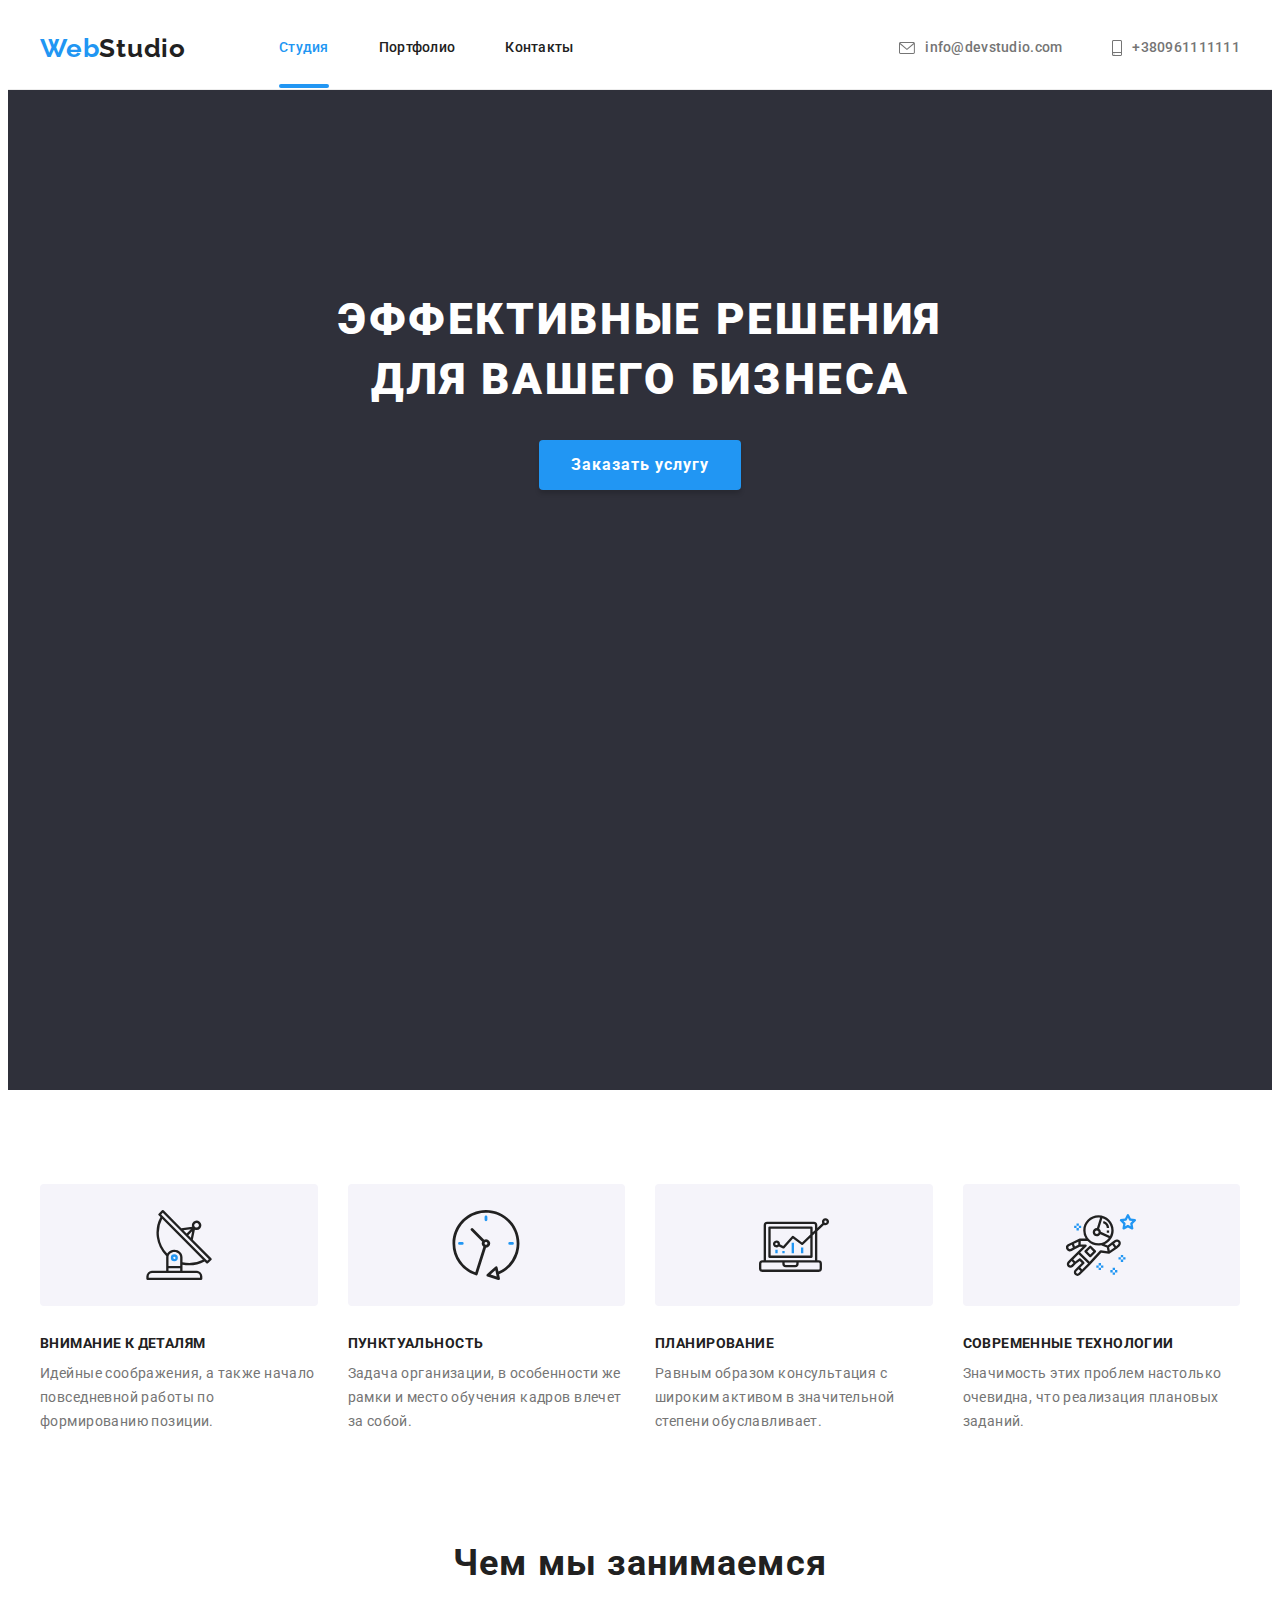
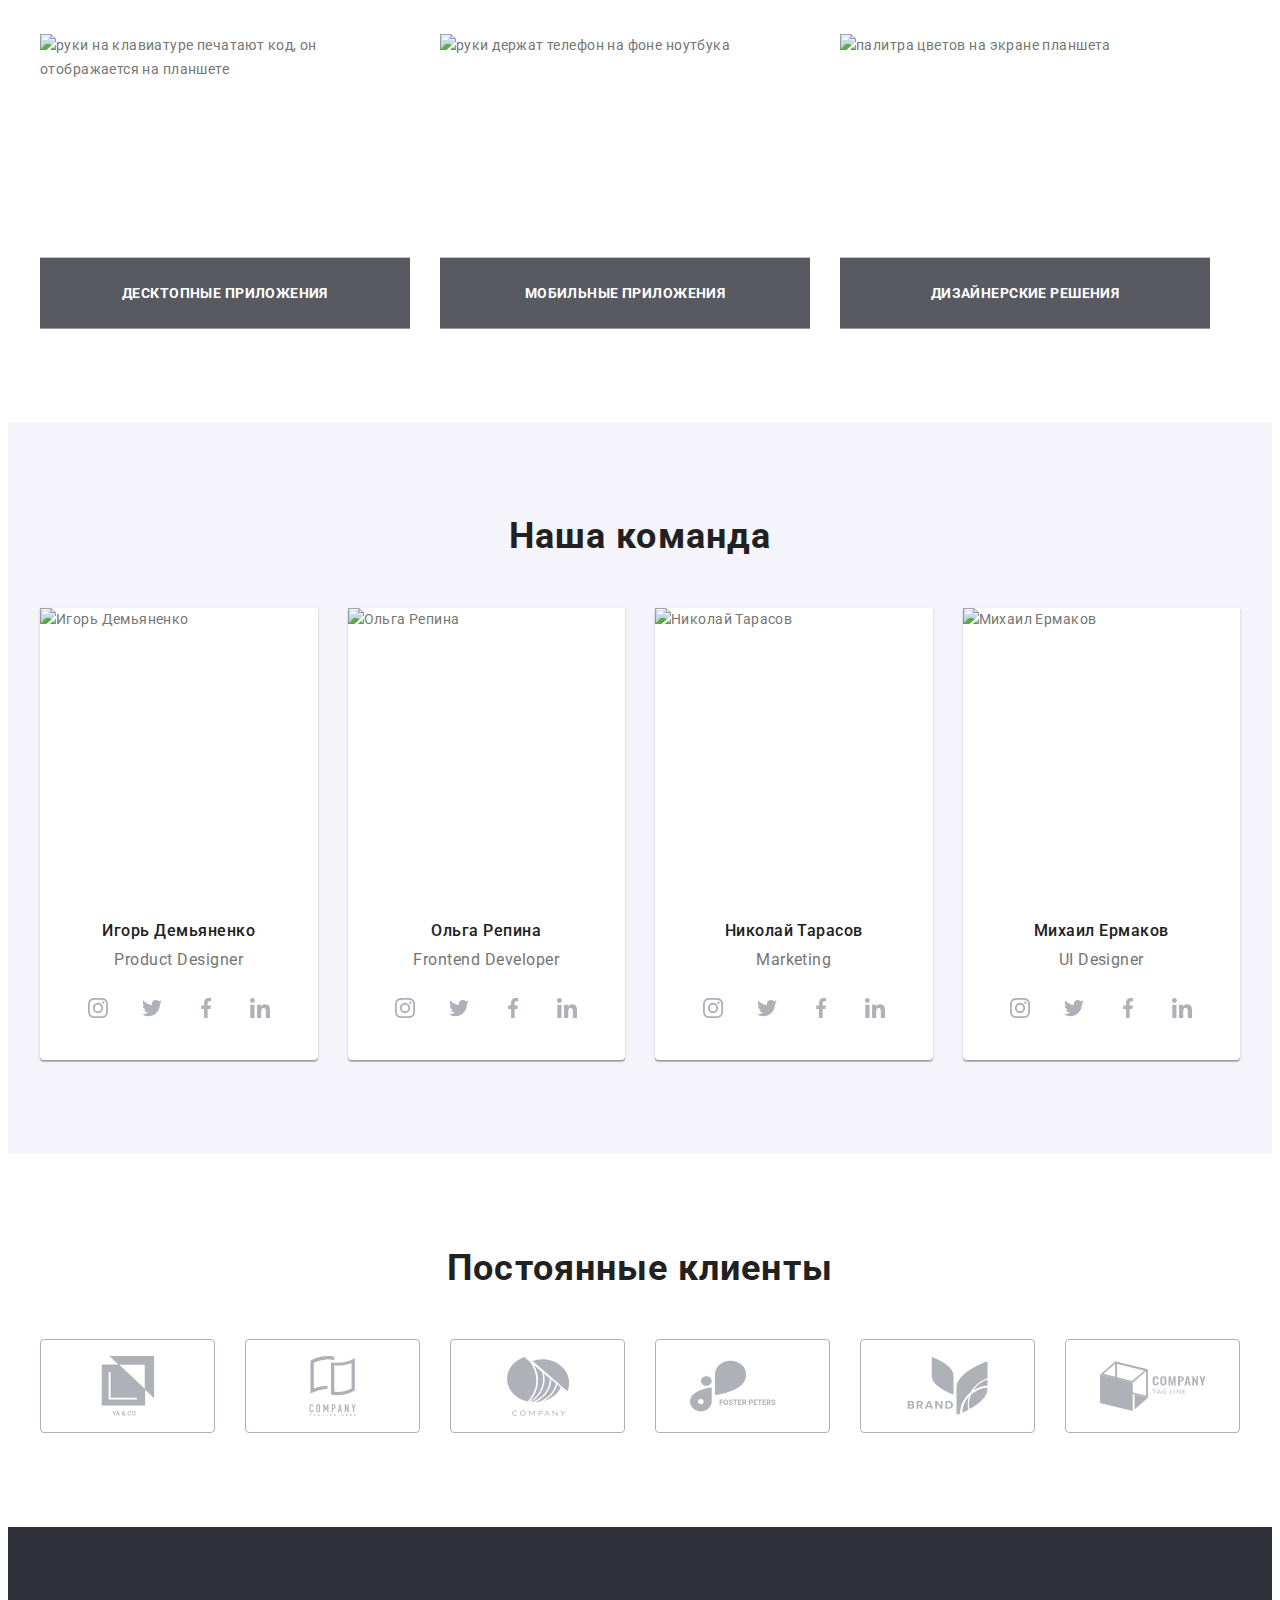
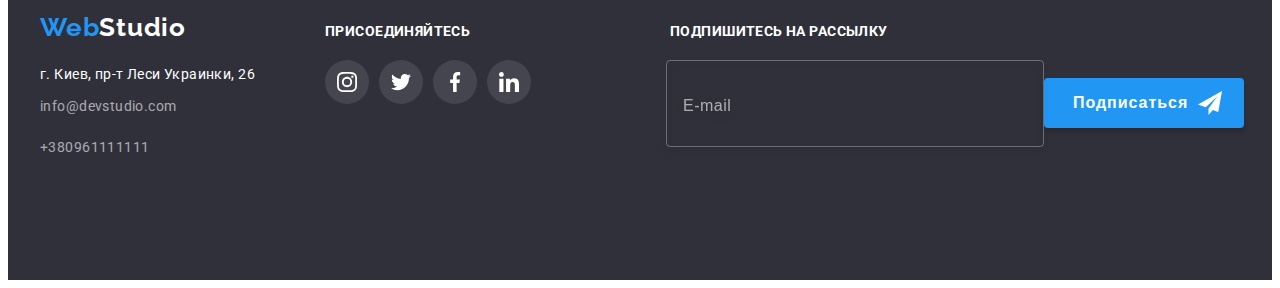
==== commit 8cb36536: "fix bags" ====
--- a/index.html
+++ b/index.html
@@ -68,7 +68,7 @@
               >
             </li>
             <li class="navigation__item">
-              <a class="link navigation__link" href="#">Контакты</a>
+              <a class="link navigation__link" href="#contacts">Контакты</a>
             </li>
           </ul>
 
@@ -299,14 +299,14 @@
                 <source
                   media="(min-width: 1200px)"
                   srcset="
-                    ./img/img.title/img1.jpg        1x,
-                    ./img/img.title/img1_des@2x.jpg 2x
+                    ./img/Img.title/img1.jpg        1x,
+                    ./img/Img.title/img1_des@2x.jpg 2x
                   "
                   type="image.jpg"
                 />
                 <img
                   class="lessons__img"
-                  src="./img/img.title/img1.jpg"
+                  src="./img/Img.title/img1.jpg"
                   alt="руки на клавиатуре печатают код, он отображается на планшете"
                   width="370"
                   height="294"
@@ -319,14 +319,14 @@
                 <source
                   media="(min-width: 1200px)"
                   srcset="
-                    ./img/img.title/img2.jpg        1x,
-                    ./img/img.title/img2_des@2x.jpg 2x
+                    ./img/Img.title/img2.jpg        1x,
+                    ./img/Img.title/img2_des@2x.jpg 2x
                   "
                   type="image.jpg"
                 />
                 <img
                   class="lessons__img"
-                  src="./img/img.title/img2.jpg"
+                  src="./img/Img.title/img2.jpg"
                   alt="руки держат телефон на фоне ноутбука"
                   width="370"
                   height="294"
@@ -339,14 +339,14 @@
                 <source
                   media="(min-width: 1200px)"
                   srcset="
-                    ./img/img.title/img3.jpg        1x,
-                    ./img/img.title/img3_des@2x.jpg 2x
+                    ./img/Img.title/img3.jpg        1x,
+                    ./img/Img.title/img3_des@2x.jpg 2x
                   "
                   type="image.jpg"
                 />
                 <img
                   class="lessons__img"
-                  src="./img/img.title/img3.jpg"
+                  src="./img/Img.title/img3.jpg"
                   alt="палитра цветов на экране планшета"
                   width="370"
                   height="294"
@@ -368,7 +368,7 @@
                 <source
                   media="(min-width: 1200px)"
                   srcset="
-                    ./img/img.title/игорьдемьяненко.jpg        1x,
+                    ./img/Img.title/игорьдемьяненко.jpg        1x,
                     ./img/img.title/игорьдемьяненко_des@2x.jpg 2x
                   "
                   type="image.jpg"
@@ -376,22 +376,22 @@
                 <source
                   media="(min-width: 768px)"
                   srcset="
-                    ./img/img.title/игорьдемьяненко_tab.jpg    1x,
-                    ./img/img.title/игорьдемьяненко_tab@2x.jpg 2x
+                    ./img/Img.title/игорьдемьяненко_tab.jpg    1x,
+                    ./img/Img.title/игорьдемьяненко_tab@2x.jpg 2x
                   "
                   type="image.jpg"
                 />
                 <source
                   media="(min-width: 767px)"
                   srcset="
-                    ./img/img.title/игорьдемьяненко_mob.jpg    1x,
-                    ./img/img.title/игорьдемьяненко_mob@2x.jpg 2x
+                    ./img/Img.title/игорьдемьяненко_mob.jpg    1x,
+                    ./img/Img.title/игорьдемьяненко_mob@2x.jpg 2x
                   "
                   type="image.jpg"
                 />
                 <img
                   class="team__img"
-                  src="./img/img.title/игорьдемьяненко.jpg"
+                  src="./img/Img.title/игорьдемьяненко.jpg"
                   alt="Игорь Демьяненко"
                   width="450"
                   height="460"
@@ -454,30 +454,30 @@
                 <source
                   media="(min-width: 1200px)"
                   srcset="
-                    ./img/img.title/ольгарепина.jpg        1x,
-                    ./img/img.title/ольгарепина_des@2x.jpg 2x
+                    ./img/Img.title/ольгарепина.jpg        1x,
+                    ./img/Img.title/ольгарепина_des@2x.jpg 2x
                   "
                   type="image.jpg"
                 />
                 <source
                   media="(min-width: 768px)"
                   srcset="
-                    ./img/img.title/ольгарепина_tab.jpg    1x,
-                    ./img/img.title/ольгарепина_tab@2x.jpg 2x
+                    ./img/Img.title/ольгарепина_tab.jpg    1x,
+                    ./img/Img.title/ольгарепина_tab@2x.jpg 2x
                   "
                   type="image.jpg"
                 />
                 <source
                   media="(min-width: 767px)"
                   srcset="
-                    ./img/img.title/ольгарепина_mob.jpg    1x,
-                    ./img/img.title/ольгарепина_mob@2x.jpg 2x
+                    ./img/Img.title/ольгарепина_mob.jpg    1x,
+                    ./img/Img.title/ольгарепина_mob@2x.jpg 2x
                   "
                   type="image.jpg"
                 />
                 <img
                   class="team__img"
-                  src="./img/img.title/ольгарепина.jpg"
+                  src="./img/Img.title/ольгарепина.jpg"
                   alt="Ольга Репина"
                   width="450"
                   height="460"
@@ -540,30 +540,30 @@
                 <source
                   media="(min-width: 1200px)"
                   srcset="
-                    ./img/img.title/николайтарасов.jpg        1x,
-                    ./img/img.title/николайтарасов_des@2x.jpg 2x
+                    ./img/Img.title/николайтарасов.jpg        1x,
+                    ./img/Img.title/николайтарасов_des@2x.jpg 2x
                   "
                   type="image.jpg"
                 />
                 <source
                   media="(min-width: 768px)"
                   srcset="
-                    ./img/img.title/николайтарасов_tab.jpg    1x,
-                    ./img/img.title/николайтарасов_tab@2x.jpg 2x
+                    ./img/Img.title/николайтарасов_tab.jpg    1x,
+                    ./img/Img.title/николайтарасов_tab@2x.jpg 2x
                   "
                   type="image.jpg"
                 />
                 <source
                   media="(min-width: 767px)"
                   srcset="
-                    ./img/img.title/николайтарасов_mob.jpg    1x,
-                    ./img/img.title/николайтарасов_mob@2x.jpg 2x
+                    ./img/Img.title/николайтарасов_mob.jpg    1x,
+                    ./img/Img.title/николайтарасов_mob@2x.jpg 2x
                   "
                   type="image.jpg"
                 />
                 <img
                   class="team__img"
-                  src="./img/img.title/николайтарасов.jpg"
+                  src="./img/Img.title/николайтарасов.jpg"
                   alt="Николай Тарасов"
                   width="450"
                   height="460"
@@ -626,30 +626,30 @@
                 <source
                   media="(min-width: 1200px)"
                   srcset="
-                    ./img/img.title/михаилермаков.jpg        1x,
-                    ./img/img.title/михаилермаков_des@2x.jpg 2x
+                    ./img/Img.title/михаилермаков.jpg        1x,
+                    ./img/Img.title/михаилермаков_des@2x.jpg 2x
                   "
                   type="image.jpg"
                 />
                 <source
                   media="(min-width: 768px)"
                   srcset="
-                    ./img/img.title/михаилермаков_tab.jpg    1x,
-                    ./img/img.title/михаилермаков_tab@2x.jpg 2x
+                    ./img/Img.title/михаилермаков_tab.jpg    1x,
+                    ./img/Img.title/михаилермаков_tab@2x.jpg 2x
                   "
                   type="image.jpg"
                 />
                 <source
                   media="(min-width: 767px)"
                   srcset="
-                    ./img/img.title/михаилермаков_mob.jpg    1x,
-                    ./img/img.title/михаилермаков_mob@2x.jpg 2x
+                    ./img/Img.title/михаилермаков_mob.jpg    1x,
+                    ./img/Img.title/михаилермаков_mob@2x.jpg 2x
                   "
                   type="image.jpg"
                 />
                 <img
                   class="team__img"
-                  src="./img/img.title/михаилермаков.jpg"
+                  src="./img/Img.title/михаилермаков.jpg"
                   alt="Михаил Ермаков"
                   width="450"
                   height="460"
@@ -767,7 +767,7 @@
     <footer class="footer">
       <div class="container footer__container">
         <div class="logo-socials">
-          <div class="footer__contact">
+          <div class="footer__contact" id="contacts">
             <a class="logo footer__logo" href="index.html" lang="en">
               <span class="logo__accent">Web</span>Studio</a
             >
--- a/css/main.min.css
+++ b/css/main.min.css
@@ -1,2 +1,2 @@
-:root{--main-font: Roboto, sans-serif;--secondary-font: Raleway, sans-sefir;--accent-color: #2196f3;--main-text-color: #757575;--secondary-text-color: #212121;--main-background-color: #ffffff;--secondary-background-color: #f5f4fa;--dark-background-color: #2f303a;--icon-color: #afb1b8;--timing-function: cubic-bezier(0.4, 0, 0.2, 1)}.visually-hidden{position:absolute;white-space:nowrap;width:1px;height:1px;margin:-1px;padding:0;overflow:hidden;border:0;clip:rect(0 0 0 0);-webkit-clip-path:inset(50%);clip-path:inset(50%)}body{font-family:var(--main-font);font-size:14px;line-height:1.71;letter-spacing:0.03em;color:var(--main-text-color)}section{padding-top:94px;padding-bottom:94px}.button{font-family:inherit;color:currentColor}img{display:block;max-width:100%;height:auto}h1,h2,h3,h4,h5,h6,p{margin:0}.link{text-decoration:none;color:currentColor}.list{list-style:none;margin:0;padding:0}.container{width:1200px;padding-left:15px;padding-right:15px;margin-left:auto;margin-right:auto}@media screen and (min-width: 480px){.container{width:480px}}@media screen and (min-width: 768px){.container{width:768px}}@media screen and (min-width: 1200px){.container{width:1200px}}.hero__button{display:inline-block;padding:10px 32px;min-width:200px;font-family:inherit;font-weight:700;font-size:16px;line-height:1.88;letter-spacing:0.06em;cursor:pointer;color:var(--main-background-color);background-color:var(--accent-color);-webkit-box-shadow:0px 4px 4px rgba(0,0,0,0.15);box-shadow:0px 4px 4px rgba(0,0,0,0.15);border:none;border-radius:4px;-webkit-transition:background-color 250ms var(--timing-function);transition:background-color 250ms var(--timing-function)}.hero__button:hover{color:var(--main-background-color);background-color:var(--accent-color)}.modal-button{-webkit-box-align:center;-ms-flex-align:center;align-items:center;-webkit-box-pack:center;-ms-flex-pack:center;justify-content:center;display:-webkit-box;display:-ms-flexbox;display:flex;width:30px;height:30px;position:absolute;top:8px;right:8px;background-color:transparent;border:1px solid rgba(0,0,0,0.2);border-radius:50%;cursor:pointer;-webkit-transition:border-color 250ms var(--timing-function),fill 250ms var(--timing-function);transition:border-color 250ms var(--timing-function),fill 250ms var(--timing-function)}.modal-button:hover,.modal-button:focus{border-color:var(--accent-color);fill:var(--accent-color)}.modal-form__submit-buttom{margin:auto;margin-top:30px;display:-webkit-box;display:-ms-flexbox;display:flex;min-width:200px;margin-top:30px;padding:10px 58px;font-weight:700;font-size:16px;line-height:1.87;letter-spacing:0.06em;color:#ffffff;background-color:var(--accent-color);border:none;cursor:pointer;-webkit-box-shadow:0px 4px 4px rgba(0,0,0,0.15);box-shadow:0px 4px 4px rgba(0,0,0,0.15);border-radius:4px;-webkit-transition:background-color 250ms var(--timing-function);transition:background-color 250ms var(--timing-function)}.modal-form__submit-buttom:hover,.modal-form__submit-buttom:focus{background-color:#188ce8}.footer__mail-submit{display:-webkit-box;display:-ms-flexbox;display:flex;-webkit-box-align:center;-ms-flex-align:center;align-items:center;width:200px;height:50px;padding:10px 29px;font-weight:700;font-size:16px;line-height:1.87;letter-spacing:0.06em;cursor:pointer;border:none;-webkit-box-shadow:0px 4px 4px rgba(0,0,0,0.15);box-shadow:0px 4px 4px rgba(0,0,0,0.15);border-radius:4px;color:var(--main-background-color);background-color:var(--accent-color);-webkit-transition:background-color 250ms var(--timing-function);transition:background-color 250ms var(--timing-function)}.footer__mail-submit:hover,.footer__mail-submit:focus{background-color:#188ce8}@media screen and (max-width: 1200px){.footer__mail-submit{margin-left:12px}}.footer__mail-button{display:-webkit-box;display:-ms-flexbox;display:flex;-webkit-box-align:center;-ms-flex-align:center;align-items:center;-webkit-box-pack:center;-ms-flex-pack:center;justify-content:center}.footer__mail-icon{margin-left:10px;fill:var(--main-background-color)}.team__socials-list{padding-right:32px;padding-left:32px;display:-webkit-box;display:-ms-flexbox;display:flex;-webkit-box-align:center;-ms-flex-align:center;align-items:center;-webkit-box-pack:center;-ms-flex-pack:center;justify-content:center}.team__socials-item{margin-right:10px}.team__socials-item:last-child{margin-right:0px}.team__socials-link{display:-webkit-box;display:-ms-flexbox;display:flex;-webkit-box-align:center;-ms-flex-align:center;align-items:center;-webkit-box-pack:center;-ms-flex-pack:center;justify-content:center;cursor:pointer;width:44px;height:44px;background-color:#ffffff;color:#303030;border-radius:50%;-webkit-transition:background-color 250ms var(--timing-function);transition:background-color 250ms var(--timing-function)}.team__socials-link:hover,.team__socials-link:focus{background-color:#2196f3}.team__socials-icon{fill:var(--icon-color);-webkit-transition:fill 250ms var(--timing-function);transition:fill 250ms var(--timing-function)}.team__socials-link:hover .team__socials-icon,.team__socials-link:focus .team__socials-icon{fill:#ffffff}.about__icon-background{margin-bottom:30px;height:120px;display:-webkit-box;display:-ms-flexbox;display:flex;-webkit-box-align:center;-ms-flex-align:center;align-items:center;-webkit-box-pack:center;-ms-flex-pack:center;justify-content:center;border-radius:4px;background-color:#f5f4fa}.footer__socials-title{margin-top:0;margin-bottom:20px;font-size:14px;line-height:1.16;letter-spacing:0.03em;text-transform:uppercase;color:var(--main-background-color)}.footer__socials-list{margin:0;padding-left:0;display:-webkit-box;display:-ms-flexbox;display:flex;-webkit-box-pack:center;-ms-flex-pack:center;justify-content:center}.footer__socials-item:not(:last-child){margin-right:10px}.footer__socials-link{width:44px;height:44px;display:-webkit-box;display:-ms-flexbox;display:flex;-webkit-box-align:center;-ms-flex-align:center;align-items:center;-webkit-box-pack:center;-ms-flex-pack:center;justify-content:center;background-color:rgba(255,255,255,0.1);border-radius:50px;-webkit-transition:background-color 250ms var(--timing-function);transition:background-color 250ms var(--timing-function)}.footer__socials-link:hover,.footer__socials-link:focus{background-color:var(--accent-color)}.footer__socials-icon{fill:var(--main-background-color)}.logo{margin:0;padding-top:16px;padding-bottom:16px;font-family:"Raleway";font-weight:700;font-size:26px;line-height:1.19;letter-spacing:0.03em;text-decoration:none;color:#212121}@media screen and (min-width: 768px){.logo{padding-top:26px;padding-bottom:26px;font-size:24px;font-weight:700;line-height:1.17}}@media screen and (min-width: 1200px){.logo{padding-top:25px;padding-bottom:25px;font-size:26px;font-weight:700;line-height:1.19}}.logo__accent{color:var(--accent-color)}.footer__logo{margin-right:0;padding-bottom:20px;display:inline-block;font-family:"Raleway";font-style:normal;font-weight:700;font-size:26px;line-height:1.19;letter-spacing:0.03em;text-decoration:none;color:#ffffff}.backdrop{width:100%;height:100%;position:fixed;top:0;left:0;background-color:rgba(0,0,0,0.2);opacity:1;-webkit-transition:opacity 250ms var(--timing-function),visibility 250ms var(--timing-function);transition:opacity 250ms var(--timing-function),visibility 250ms var(--timing-function)}.modal-wrapper{position:absolute;width:450px;height:609px;padding:40px;background-color:var(--main-background-color);top:35%;left:50%;border-radius:4px;-webkit-transform:translate(-50%, -50%);transform:translate(-50%, -50%);-webkit-transition:-webkit-transform 250ms var(--timing-function);transition:-webkit-transform 250ms var(--timing-function);transition:transform 250ms var(--timing-function);transition:transform 250ms var(--timing-function), -webkit-transform 250ms var(--timing-function)}@media screen and (min-width: 768px){.modal-wrapper{top:50%;left:50%;-webkit-transform:translate(-50%, -50%);transform:translate(-50%, -50%)}}@media screen and (min-width: 1200px){.modal-wrapper{width:528px;height:581px;top:50%;left:50%;-webkit-transform:translate(-50%, -50%);transform:translate(-50%, -50%)}}.backdrop.is-hidden{opacity:0;visibility:hidden;pointer-events:none}.modal-title{margin-bottom:12px;text-align:center;font-weight:700;font-size:20px;line-height:1.15;letter-spacing:0.03em;color:var(--secondary-text-color)}.modal-form{width:370px;margin-left:auto;margin-right:auto}@media screen and (min-width: 1200px){.modal-form{width:448px}}.modal-form__label{position:relative;text-align:left;margin-bottom:10px;-webkit-transition:fill 250ms var(--timing-function);transition:fill 250ms var(--timing-function)}.modal-form__label:hover,.modal-form__label:focus{fill:var(--accent-color)}.modal-form__text{padding-bottom:4px;text-align:left;font-size:12px;line-height:1.16;letter-spacing:0.01em}.modal-form__input{width:370px;height:40px;margin-bottom:10px;padding-top:12px;padding-bottom:12px;padding-left:42px;border:1px solid rgba(33,33,33,0.2);border-radius:4px;-webkit-transition:border-color 250ms var(--timing-function);transition:border-color 250ms var(--timing-function)}.modal-form__input:hover,.modal-form__input:focus{border-color:var(--accent-color)}@media screen and (min-width: 1200px){.modal-form__input{width:448px}}.modal-form__icon{position:absolute;top:31px;left:12px}.modal-form__textarea{width:370px;height:120px;padding-top:16px;padding-left:12px;resize:none;outline:none;border:1px solid rgba(33,33,33,0.2);border-radius:4px;-webkit-transition:border-color 250ms var(--timing-function);transition:border-color 250ms var(--timing-function)}@media screen and (min-width: 1200px){.modal-form__textarea{width:448px}}.modal-form__textarea::-webkit-input-placeholder{font-size:14px;line-height:1.14;letter-spacing:0.01em;color:rgba(117,117,117,0.5)}.modal-form__textarea:-ms-input-placeholder{font-size:14px;line-height:1.14;letter-spacing:0.01em;color:rgba(117,117,117,0.5)}.modal-form__textarea::-ms-input-placeholder{font-size:14px;line-height:1.14;letter-spacing:0.01em;color:rgba(117,117,117,0.5)}.modal-form__textarea::placeholder{font-size:14px;line-height:1.14;letter-spacing:0.01em;color:rgba(117,117,117,0.5)}.modal-form__textarea::-webkit-input-placeholder:hover,.modal-form__textarea::-webkit-input-placeholder:focus{border-color:var(--accent-color)}.modal-form__textarea:-ms-input-placeholder:hover,.modal-form__textarea:-ms-input-placeholder:focus{border-color:var(--accent-color)}.modal-form__textarea::-ms-input-placeholder:hover,.modal-form__textarea::-ms-input-placeholder:focus{border-color:var(--accent-color)}.modal-form__textarea::placeholder:hover,.modal-form__textarea::placeholder:focus{border-color:var(--accent-color)}.modal-form__polisy{display:-webkit-box;display:-ms-flexbox;display:flex;-webkit-box-align:center;-ms-flex-align:center;align-items:center}.modal-form__polisy-text{color:var(--accent-color)}.modal-form__checkbox{display:-webkit-box;display:-ms-flexbox;display:flex;-webkit-box-align:center;-ms-flex-align:center;align-items:center;-webkit-box-pack:center;-ms-flex-pack:center;justify-content:center;margin-right:7px;border:2px solid var(--secondary-text-color);outline-offset:-2px;border-radius:2px;background-color:transparent;-webkit-transition:background-color 250ms var(--timing-function);transition:background-color 250ms var(--timing-function)}.modal-form__checkbox:checked+.modal-form__checkbox{background-color:var(--accent-color)}.modal-form__checkbox:focus+.modal-form__checkbox{border-color:var(--accent-color);outline:transparent}.modal-form__checkbox-icon{opacity:0;fill:var(--main-background-color);-webkit-transition:opacity 250ms var(--timing-function);transition:opacity 250ms var(--timing-function)}.modal-form__checkbox:checked+.modal-form__checkbox .modal-form__checkbox-icon{opacity:1}.header{position:relative;background-color:var(--main-background-color);border-bottom:1px solid #ececec}.header__container{display:-webkit-box;display:-ms-flexbox;display:flex}.navigation{width:100%;-webkit-box-pack:justify;-ms-flex-pack:justify;justify-content:space-between;display:-webkit-box;display:-ms-flexbox;display:flex;-webkit-box-align:center;-ms-flex-align:center;align-items:center;margin-top:0;margin-bottom:0;padding-left:0;margin-left:88px}@media screen and (max-width: 767px){.navigation{display:none}}@media screen and (min-width: 1200px){.navigation{margin-left:93px}}.navigation__list{display:-webkit-box;display:-ms-flexbox;display:flex;-webkit-box-align:center;-ms-flex-align:center;align-items:center}.navigation__list .navigation__item+.navigation__item{margin-left:auto}.navigation__link{position:relative;display:block;padding-top:32px;padding-bottom:32px;color:var(--secondary-text-color);font-weight:500;font-size:14px;line-height:1.14;letter-spacing:0.02em;-webkit-transition:color 250ms var(--timing-function);transition:color 250ms var(--timing-function)}.navigation__link:hover,.navigation__link:focus{color:var(--accent-color)}@media screen and (min-width: 768px){.navigation__list li:not(:last-child){margin-right:50px}}.navigation__link.navigation__link--current{color:var(--accent-color);position:relative}.navigation__link.navigation__link--current::after{content:"";left:0;bottom:0;position:absolute;display:block;width:100%;height:4px;border-radius:2px;background-color:var(--accent-color)}.header__group{margin-left:auto}@media screen and (max-width: 767px){.header__group{-webkit-box-orient:vertical;-webkit-box-direction:reverse;-ms-flex-direction:column-reverse;flex-direction:column-reverse;margin-top:302px}}@media screen and (min-width: 768px){.header__group{margin-top:21px;margin-bottom:21px}}@media screen and (min-width: 1200px){.header__group{display:-webkit-box;display:-ms-flexbox;display:flex;margin-top:32px;margin-bottom:32px;margin-left:302px}}@media screen and (max-width: 1199.98px){.header__group .header__item+.header__item{margin-top:10px}}@media screen and (min-width: 1200px){.header__group .header__item+.header__item{margin-top:0;margin-left:50px}}.header__mail,.header__phone{display:-webkit-box;display:-ms-flexbox;display:flex;-webkit-box-align:center;-ms-flex-align:center;align-items:center;font-weight:500;font-size:14px;line-height:1.14;letter-spacing:0.02em;color:var(--main-text-color);-webkit-transition:color 250ms var(--timing-function);transition:color 250ms var(--timing-function)}@media screen and (min-width: 1200px){.header__mail,.header__phone{font-size:14px}}.header__mail:hover,.header__mail:focus,.header__phone:hover,.header__phone:focus{color:var(--accent-color)}.header__mail,.header__phone{-webkit-box-align:center;-ms-flex-align:center;align-items:center;color:var(--main-text-color)}.header__icon{margin-right:10px;fill:currentColor}.hero{text-align:center;-webkit-box-align:center;-ms-flex-align:center;align-items:center;margin-left:auto;margin-right:auto;background-color:var(--dark-background-color);background-size:cover;background-repeat:no-repeat;background-position:center;background-image:-webkit-gradient(linear, left top, right top, from(rgba(47,48,58,0.4)), to(rgba(47,48,58,0.4))),url(../img/background/background_mob.jpg);background-image:linear-gradient(to right, rgba(47,48,58,0.4), rgba(47,48,58,0.4)),url(../img/background/background_mob.jpg)}@media (min-device-pixel-ratio: 2), (-webkit-min-device-pixel-ratio: 2), (min-resolution: 192dpi), (min-resolution: 2dppx){.hero{background-image:-webkit-gradient(linear, left top, right top, from(rgba(47,48,58,0.4)), to(rgba(47,48,58,0.4))),url(../img/background/background_mob@2x.jpg);background-image:linear-gradient(to right, rgba(47,48,58,0.4), rgba(47,48,58,0.4)),url(../img/background/background_mob@2x.jpg)}}@media screen and (min-width: 768px){.hero{max-width:768px;padding-top:118px;padding-bottom:118px;background-image:-webkit-gradient(linear, left top, right top, from(rgba(47,48,58,0.4)), to(rgba(47,48,58,0.4))),url(../img/background/background_tab.jpg);background-image:linear-gradient(to right, rgba(47,48,58,0.4), rgba(47,48,58,0.4)),url(../img/background/background_tab.jpg)}}@media screen and (min-width: 768px) and (min-device-pixel-ratio: 2), screen and (min-width: 768px) and (-webkit-min-device-pixel-ratio: 2), screen and (min-width: 768px) and (min-resolution: 2dppx), screen and (min-width: 768px) and (min-resolution: 192dpi){.hero{background-image:-webkit-gradient(linear, left top, right top, from(rgba(47,48,58,0.4)), to(rgba(47,48,58,0.4))),url(../img/background/background_tab@2x.jpg);background-image:linear-gradient(to right, rgba(47,48,58,0.4), rgba(47,48,58,0.4)),url(../img/background/background_tab@2x.jpg)}}@media screen and (min-width: 1200px){.hero{max-width:1600px;height:600px;padding-top:200px;padding-bottom:200px;background-image:-webkit-gradient(linear, left top, right top, from(rgba(47,48,58,0.4)), to(rgba(47,48,58,0.4))),url(../img/background/background.jpg);background-image:linear-gradient(to right, rgba(47,48,58,0.4), rgba(47,48,58,0.4)),url(../img/background/background.jpg)}}@media screen and (min-width: 1200px) and (min-device-pixel-ratio: 2), screen and (min-width: 1200px) and (-webkit-min-device-pixel-ratio: 2), screen and (min-width: 1200px) and (min-resolution: 2dppx), screen and (min-width: 1200px) and (min-resolution: 192dpi){.hero{background-image:-webkit-gradient(linear, left top, right top, from(rgba(47,48,58,0.4)), to(rgba(47,48,58,0.4))),url(../img/background/background_des@2x.jpg);background-image:linear-gradient(to right, rgba(47,48,58,0.4), rgba(47,48,58,0.4)),url(../img/background/background_des@2x.jpg)}}.hero__title{max-width:500px;margin-right:auto;margin-bottom:30px;margin-left:auto;font-size:26px;font-weight:900;line-height:1.61;letter-spacing:0.06em;text-transform:uppercase;color:var(--main-background-color)}@media screen and (min-width: 1200px){.hero__title{max-width:696px;font-weight:900;font-size:44px;line-height:1.36}}@media screen and (min-width: 768px){.about__list{margin:-15px;display:-webkit-box;display:-ms-flexbox;display:flex;-ms-flex-wrap:wrap;flex-wrap:wrap}}@media screen and (min-width: 1200px){.about__list{-ms-flex-wrap:nowrap;flex-wrap:nowrap}}.about__item{width:100%}.about__item:not(:last-child){margin-bottom:30px}@media screen and (min-width: 768px){.about__item{-ms-flex-preferred-size:calc((100% - 2 * 30px) / 2);flex-basis:calc((100% - 2 * 30px) / 2);margin:15px}}@media screen and (min-width: 1200px){.about__item{width:270px}}.about__title{margin-top:0;margin-bottom:10px;font-weight:700;font-size:14px;line-height:1.14;color:var(--secondary-text-color);text-transform:uppercase;text-align:center}@media screen and (min-width: 768px){.about__title{text-align:left}}.about__benefits{margin-top:0;font-weight:400;font-size:14px;line-height:1.71;text-align:left;color:var(--main-text-color)}.about__icon-background{display:-webkit-box;display:-ms-flexbox;display:flex;height:120px;-webkit-box-pack:center;-ms-flex-pack:center;justify-content:center;-webkit-box-align:center;-ms-flex-align:center;align-items:center;margin-bottom:30px;border:1px solid transparent;border-radius:4px;background-color:var(--secondary-background-color)}@media screen and (min-widht: 480px){.about__icon-background{width:100%}}.lessons{padding-top:0}@media screen and (max-width: 1199px){.lessons{display:none}}.lessons__list{display:-webkit-box;display:-ms-flexbox;display:flex}.lessons__item{width:370px;margin-right:30px;position:relative}.lessons__item:last-child{margin-right:0}.lessons__title{margin-bottom:50px;text-align:center;font-weight:700;font-size:36px;line-height:1.16;letter-spacing:0.03em;color:var(--secondary-text-color)}.lessons__text-picture{position:absolute;display:-webkit-box;display:-ms-flexbox;display:flex;width:100%;padding-top:27px;padding-bottom:27px;-webkit-box-pack:center;-ms-flex-pack:center;justify-content:center;-webkit-box-align:center;-ms-flex-align:center;align-items:center;color:var(--main-background-color);background-color:rgba(47,48,58,0.8);font-weight:700;font-size:14px;line-height:1.17;-webkit-transform:translate(0px, -100%);transform:translate(0px, -100%)}.team{background-color:var(--secondary-background-color)}.team__title{margin-bottom:50px;text-align:center;font-weight:700;font-size:36px;line-height:1.16;letter-spacing:0.03em;color:var(--secondary-text-color)}.team__list{display:-webkit-box;display:-ms-flexbox;display:flex;-ms-flex-wrap:wrap;flex-wrap:wrap}@media screen and (min-width: 768px){.team__list{margin-right:-15px}}@media screen and (min-width: 1200px){.team__list{display:-webkit-box;display:-ms-flexbox;display:flex;-ms-flex-wrap:nowrap;flex-wrap:nowrap;margin-right:-15px}}.team__item{width:100%;background-color:var(--main-background-color);-webkit-box-shadow:0px 1px 3px rgba(0,0,0,0.12),0px 1px 1px rgba(0,0,0,0.14),0px 2px 1px rgba(0,0,0,0.2);box-shadow:0px 1px 3px rgba(0,0,0,0.12),0px 1px 1px rgba(0,0,0,0.14),0px 2px 1px rgba(0,0,0,0.2);border-radius:0px 0px 4px 4px}.team__item:not(:last-child){margin-bottom:30px}@media screen and (min-width: 768px){.team__item{margin-right:15px;-ms-flex-preferred-size:calc((100% - 2 * 30px) / 2);flex-basis:calc((100% - 2 * 30px) / 2)}}.team__img{width:100%}.team__text{padding-top:30px;padding-bottom:30px}.team__name{margin-top:0;margin-bottom:10px;text-align:center;font-weight:500;font-size:16px;line-height:1.18;letter-spacing:0.03em;color:var(--secondary-text-color)}.team__position{margin-top:0;margin-bottom:16px;text-align:center;font-size:16px;line-height:1.18;text-align:center;letter-spacing:0.03em}.clients{padding-top:60px;padding-bottom:60px}@media screen and (min-width: 1200px){.clients{padding-top:94px;padding-bottom:94px}}.clients__title{margin-bottom:50px;font-style:normal;font-weight:700;font-size:36px;line-height:1.16;text-align:center;letter-spacing:0.03em;color:var(--secondary-text-color)}.clients__list{-webkit-box-pack:center;-ms-flex-pack:center;justify-content:center;display:-webkit-box;display:-ms-flexbox;display:flex;-ms-flex-wrap:wrap;flex-wrap:wrap;margin:-15px}@media screen and (min-width: 768px){.clients__list{display:-webkit-box;display:-ms-flexbox;display:flex;-ms-flex-wrap:wrap;flex-wrap:wrap}}@media screen and (min-width: 1200px){.clients__list{-ms-flex-wrap:nowrap;flex-wrap:nowrap}}@media screen and (max-width: 767px){.clients__item{width:calc((100% - 2 * 30px) / 2);margin:15px}}@media screen and (min-width: 768px){.clients__item{width:calc((100% - 3 * 30px) / 3);margin:15px}}.clients__link{height:92px;display:-webkit-box;display:-ms-flexbox;display:flex;-webkit-box-align:center;-ms-flex-align:center;align-items:center;-webkit-box-pack:center;-ms-flex-pack:center;justify-content:center;border:1px solid var(--icon-color);border-radius:4px;fill:var(--icon-color);-webkit-transition:border 250ms var(--timing-function),fill 250ms var(--timing-function);transition:border 250ms var(--timing-function),fill 250ms var(--timing-function)}.clients__link:hover,.clients__link:focus{fill:var(--accent-color);border:1px solid var(--accent-color)}.filters{padding-top:60px;padding-bottom:60px}@media screen and (min-width: 1200px){.filters{padding-top:94px;padding-bottom:94px}}.filters__list{display:-webkit-box;display:-ms-flexbox;display:flex;-ms-flex-wrap:wrap;flex-wrap:wrap;margin-top:0;margin-bottom:40px;margin-left:0}@media screen and (min-width: 768px){.filters__list{display:-webkit-box;display:-ms-flexbox;display:flex;-webkit-box-align:center;-ms-flex-align:center;align-items:center;-webkit-box-pack:center;-ms-flex-pack:center;justify-content:center;margin-top:0;margin-bottom:30px;margin-left:0}}@media screen and (min-width: 1200px){.filters__list{display:-webkit-box;display:-ms-flexbox;display:flex;-webkit-box-align:center;-ms-flex-align:center;align-items:center;-webkit-box-pack:center;-ms-flex-pack:center;justify-content:center;margin-top:0;margin-bottom:50px;margin-left:0}}.filters__item:not(:last-child){margin-right:8px}@media screen and (max-width: 767px){.filters__item:not(:last-child):not(:nth-last-child(-n+2)){margin-bottom:15px}}.button{font-family:inherit;font-weight:500;font-size:16px;line-height:1.62;text-align:center;letter-spacing:0.03em;cursor:pointer;border:none;color:#212121;background-color:#f5f4fa;-webkit-transition:color 250ms var(--timing-function),background-color 250ms var(--timing-function),-webkit-box-shadow 250ms var(--timing-function);transition:color 250ms var(--timing-function),background-color 250ms var(--timing-function),-webkit-box-shadow 250ms var(--timing-function);transition:color 250ms var(--timing-function),background-color 250ms var(--timing-function),box-shadow 250ms var(--timing-function);transition:color 250ms var(--timing-function),background-color 250ms var(--timing-function),box-shadow 250ms var(--timing-function),-webkit-box-shadow 250ms var(--timing-function)}.button:hover,.button:focus{background-color:var(--accent-color);color:var(--main-background-color);-webkit-box-shadow:0px 3px 1px rgba(0,0,0,0.1),0px 1px 2px rgba(0,0,0,0.08),0px 2px 2px rgba(0,0,0,0.12);box-shadow:0px 3px 1px rgba(0,0,0,0.1),0px 1px 2px rgba(0,0,0,0.08),0px 2px 2px rgba(0,0,0,0.12);border-radius:4px}.filters__button{padding:6px 22px;border:none;border-radius:4px}.projects__list{display:-webkit-box;display:-ms-flexbox;display:flex;-ms-flex-wrap:wrap;flex-wrap:wrap;margin-top:-30px;margin-left:-30px}.projects__item{display:block;width:100%;margin-top:30px;margin-left:30px}@media screen and (min-width: 768px){.projects__item{-ms-flex-preferred-size:calc(100% / 2 - 30px);flex-basis:calc(100% / 2 - 30px)}}@media screen and (min-width: 1200px){.projects__item{-ms-flex-preferred-size:calc(100% / 3 - 30px);flex-basis:calc(100% / 3 - 30px)}}.projects__item:not(:last-child){margin-bottom:0}.projects__link{-webkit-transition:-webkit-box-shadow 250ms var(--timing-function);transition:-webkit-box-shadow 250ms var(--timing-function);transition:box-shadow 250ms var(--timing-function);transition:box-shadow 250ms var(--timing-function), -webkit-box-shadow 250ms var(--timing-function);text-decoration:none}.projects__link:hover,.projects__link:focus{-webkit-box-shadow:0px 1px 1px rgba(0,0,0,0.12),0px 4px 4px rgba(0,0,0,0.06),1px 4px 6px rgba(0,0,0,0.16);box-shadow:0px 1px 1px rgba(0,0,0,0.12),0px 4px 4px rgba(0,0,0,0.06),1px 4px 6px rgba(0,0,0,0.16)}.projects__text{padding-top:20px;padding-right:24px;padding-bottom:20px;padding-left:24px;border-right:1px solid #eeeeee;border-bottom:1px solid #eeeeee;border-left:1px solid #eeeeee}.projects__name{margin-bottom:4px;font-weight:700;font-size:18px;line-height:2;letter-spacing:0.06em;color:var(--secondary-text-color)}.projects__position{font-size:16px;line-height:1.88;letter-spacing:0.03em;color:var(--main-text-color)}.projects__overlay{position:relative;overflow:hidden}.projects__text-portfolio{position:absolute;padding:63px 24px;margin-top:0;margin-bottom:0;top:0;left:0;width:100%;height:100%;font-size:18px;line-height:1.56;color:var(--main-background-color);background-color:rgba(33,150,243,0.9);-webkit-transform:translateY(100%);transform:translateY(100%);-webkit-transition:-webkit-transform 250ms var(--timing-function);transition:-webkit-transform 250ms var(--timing-function);transition:transform 250ms var(--timing-function);transition:transform 250ms var(--timing-function), -webkit-transform 250ms var(--timing-function)}.projects__link:hover .projects__text-portfolio,.projects__link:focus .projects__text-portfolio{-webkit-transform:translateY(0%);transform:translateY(0%);-webkit-transition:-webkit-transform 250ms var(--timing-function);transition:-webkit-transform 250ms var(--timing-function);transition:transform 250ms var(--timing-function);transition:transform 250ms var(--timing-function), -webkit-transform 250ms var(--timing-function)}.footer{padding-top:60px;padding-bottom:60px;background-color:#2f303a}.footer__container{display:block;padding-left:15px;padding-right:15px;margin-left:auto;margin-right:auto}@media screen and (min-width: 768px){.footer__container{display:block}}@media screen and (min-width: 1200px){.footer__container{display:-webkit-box;display:-ms-flexbox;display:flex;-webkit-box-align:baseline;-ms-flex-align:baseline;align-items:baseline}}.logo-socials{-webkit-box-pack:center;-ms-flex-pack:center;justify-content:center;text-align:center;padding-bottom:60px}@media screen and (min-width: 768px){.logo-socials{display:-webkit-box;display:-ms-flexbox;display:flex;-webkit-box-align:baseline;-ms-flex-align:baseline;align-items:baseline}}@media screen and (min-width: 1200px){.logo-socials{text-align:start;padding-bottom:0}}.footer__contact{padding-bottom:60px}@media screen and (min-width: 768px){.footer__contact{padding-bottom:0;margin-right:165px}}@media screen and (min-width: 1200px){.footer__contact{margin-right:70px}}.footer__address{font-style:normal;font-size:14px;line-height:1.71;letter-spacing:0.03em;color:#ffffff}.footer__mail,.footer__phone{padding-top:8px;display:block;color:rgba(255,255,255,0.6)}.footer__item:not(:last-child){margin-bottom:9px}.footer__form{-webkit-box-pack:center;-ms-flex-pack:center;justify-content:center;text-align:center}@media screen and (min-width: 1200px){.footer__form{width:570px;margin-left:auto;text-align:start}}.footer__form-title{margin-bottom:20px;font-size:14px;line-height:1.16;letter-spacing:0.03em;text-transform:uppercase;color:var(--main-background-color)}@media screen and (min-width: 1200px){.footer__form-title{text-align:start}}.footer__mail-form{margin-left:0;display:-webkit-box;display:-ms-flexbox;display:flex;-webkit-box-pack:center;-ms-flex-pack:center;justify-content:center;-webkit-box-orient:vertical;-webkit-box-direction:normal;-ms-flex-direction:column;flex-direction:column;text-align:center;-webkit-box-align:center;-ms-flex-align:center;align-items:center}@media screen and (min-width: 1200px){.footer__mail-form{display:-webkit-box;display:-ms-flexbox;display:flex;-webkit-box-orient:horizontal;-webkit-box-direction:normal;-ms-flex-direction:row;flex-direction:row}}.footer__mail-input{display:-webkit-box;display:-ms-flexbox;display:flex;width:450px;height:50px;margin-bottom:20px;padding-top:20px;padding-bottom:15px;padding-left:16px;font-size:16px;line-height:1.25;letter-spacing:0.03em;border:1px solid rgba(255,255,255,0.3);-webkit-filter:drop-shadow(0px 4px 4px rgba(0,0,0,0.15));filter:drop-shadow(0px 4px 4px rgba(0,0,0,0.15));border-radius:4px;color:var(--main-background-color);background-color:transparent;-webkit-transition:border-color 250ms var(--timing-function);transition:border-color 250ms var(--timing-function)}.footer__mail-input:hover,.footer__mail-input:focus{border-color:var(--main-background-color)}@media screen and (min-width: 1200px){.footer__mail-input{width:358px;margin-bottom:0}}.footer__mail-input::-webkit-input-placeholder{color:rgba(255,255,255,0.6)}.footer__mail-input:-ms-input-placeholder{color:rgba(255,255,255,0.6)}.footer__mail-input::-ms-input-placeholder{color:rgba(255,255,255,0.6)}.footer__mail-input::placeholder{color:rgba(255,255,255,0.6)}.menu__button{display:-webkit-inline-box;display:-ms-inline-flexbox;display:inline-flex;margin:0;padding:0;border:none;background-color:transparent;margin-left:auto;padding-top:10px;z-index:1000}@media screen and (min-width: 767px){.menu__button{display:none}}.menu__button:hover,.menu__button:focus{fill:var(--accent-color)}.menu__button .menu__icon{display:none}.menu__button.is-open .menu__icon{display:block}.menu__button.is-open .menu__close{display:none}.menu-container{display:-webkit-box;display:-ms-flexbox;display:flex;display:none;-webkit-box-pack:center;-ms-flex-pack:center;justify-content:center;position:fixed;-webkit-box-orient:vertical;-webkit-box-direction:normal;-ms-flex-direction:column;flex-direction:column;top:0;left:0;width:100vw;height:100vh;z-index:999;background-color:var(--main-background-color);padding:48px 40px;-webkit-box-shadow:0px 4px 8px rgba(0,0,0,0.04),0px 2px 4px rgba(0,0,0,0.08),0px 1px 3px rgba(0,0,0,0.16);box-shadow:0px 4px 8px rgba(0,0,0,0.04),0px 2px 4px rgba(0,0,0,0.08),0px 1px 3px rgba(0,0,0,0.16)}@media screen and (min-width: 767px){.menu-container{display:none}}.menu-container.is-open{display:-webkit-box;display:-ms-flexbox;display:flex}.menu-nav__item:not(:last-child){margin-bottom:32px}.menu-nav__link{text-decoration:none;font-family:"Roboto";font-style:normal;font-weight:500;font-size:40px;line-height:1.17;letter-spacing:0.02em;cursor:pointer;color:var(--secondary-text-color)}.menu-nav__link--current{color:var(--accent-color)}.menu-contacts{margin-top:auto}.menu-contacts__item:not(:last-child){margin-bottom:32px}.menu-contacts__phone{text-decoration:none;font-family:"Roboto";font-style:normal;font-weight:500;font-size:34px;line-height:1.17;letter-spacing:0.02em;color:var(--accent-color)}.menu-contacts__mail{text-decoration:none;font-family:"Roboto";font-style:normal;font-weight:500;font-size:24px;line-height:1.16;letter-spacing:0.02em;color:var(--main-text-color)}.menu-socials{display:-webkit-box;display:-ms-flexbox;display:flex;margin:0;margin-top:64px;padding-right:auto}.menu-socials__link{text-decoration:none;font-family:"Roboto";font-style:normal;font-weight:500;font-size:18px;line-height:1.22;letter-spacing:0.02em;color:var(--accent-color)}.menu-socials__item:not(:last-child){border-right:1px solid;color:rgba(33,33,33,0.2)}.menu-socials__item{padding:0 15px}
+:root{--main-font: Roboto, sans-serif;--secondary-font: Raleway, sans-sefir;--accent-color: #2196f3;--main-text-color: #757575;--secondary-text-color: #212121;--main-background-color: #ffffff;--secondary-background-color: #f5f4fa;--dark-background-color: #2f303a;--icon-color: #afb1b8;--timing-function: cubic-bezier(0.4, 0, 0.2, 1)}.visually-hidden{position:absolute;white-space:nowrap;width:1px;height:1px;margin:-1px;padding:0;overflow:hidden;border:0;clip:rect(0 0 0 0);-webkit-clip-path:inset(50%);clip-path:inset(50%)}body{font-family:var(--main-font);font-size:14px;line-height:1.71;letter-spacing:0.03em;color:var(--main-text-color)}section{padding-top:94px;padding-bottom:94px}.button{font-family:inherit;color:currentColor}img{display:block;max-width:100%;height:auto}h1,h2,h3,h4,h5,h6,p{margin:0}.link{text-decoration:none;color:currentColor}.list{list-style:none;margin:0;padding:0}.container{width:1200px;padding-left:15px;padding-right:15px;margin-left:auto;margin-right:auto}@media screen and (min-width: 480px){.container{width:480px}}@media screen and (min-width: 768px){.container{width:768px}}@media screen and (min-width: 1200px){.container{width:1200px}}.hero__button{display:inline-block;padding:10px 32px;min-width:200px;font-family:inherit;font-weight:700;font-size:16px;line-height:1.88;letter-spacing:0.06em;cursor:pointer;color:var(--main-background-color);background-color:var(--accent-color);-webkit-box-shadow:0px 4px 4px rgba(0,0,0,0.15);box-shadow:0px 4px 4px rgba(0,0,0,0.15);border:none;border-radius:4px;-webkit-transition:background-color 250ms var(--timing-function);transition:background-color 250ms var(--timing-function)}.hero__button:hover{color:var(--main-background-color);background-color:var(--accent-color)}.modal-button{-webkit-box-align:center;-ms-flex-align:center;align-items:center;-webkit-box-pack:center;-ms-flex-pack:center;justify-content:center;display:-webkit-box;display:-ms-flexbox;display:flex;width:30px;height:30px;position:absolute;top:8px;right:8px;background-color:transparent;border:1px solid rgba(0,0,0,0.2);border-radius:50%;cursor:pointer;-webkit-transition:border-color 250ms var(--timing-function),fill 250ms var(--timing-function);transition:border-color 250ms var(--timing-function),fill 250ms var(--timing-function)}.modal-button:hover,.modal-button:focus{border-color:var(--accent-color);fill:var(--accent-color)}.modal-form__submit-buttom{margin:auto;margin-top:30px;display:-webkit-box;display:-ms-flexbox;display:flex;min-width:200px;margin-top:30px;padding:10px 58px;font-weight:700;font-size:16px;line-height:1.87;letter-spacing:0.06em;color:#ffffff;background-color:var(--accent-color);border:none;cursor:pointer;-webkit-box-shadow:0px 4px 4px rgba(0,0,0,0.15);box-shadow:0px 4px 4px rgba(0,0,0,0.15);border-radius:4px;-webkit-transition:background-color 250ms var(--timing-function);transition:background-color 250ms var(--timing-function)}.modal-form__submit-buttom:hover,.modal-form__submit-buttom:focus{background-color:#188ce8}.footer__mail-submit{display:-webkit-box;display:-ms-flexbox;display:flex;-webkit-box-align:center;-ms-flex-align:center;align-items:center;width:200px;height:50px;padding:10px 29px;font-weight:700;font-size:16px;line-height:1.87;letter-spacing:0.06em;cursor:pointer;border:none;-webkit-box-shadow:0px 4px 4px rgba(0,0,0,0.15);box-shadow:0px 4px 4px rgba(0,0,0,0.15);border-radius:4px;color:var(--main-background-color);background-color:var(--accent-color);-webkit-transition:background-color 250ms var(--timing-function);transition:background-color 250ms var(--timing-function)}.footer__mail-submit:hover,.footer__mail-submit:focus{background-color:#188ce8}@media screen and (max-width: 1200px){.footer__mail-submit{margin-left:12px}}.footer__mail-button{display:-webkit-box;display:-ms-flexbox;display:flex;-webkit-box-align:center;-ms-flex-align:center;align-items:center;-webkit-box-pack:center;-ms-flex-pack:center;justify-content:center}.footer__mail-icon{margin-left:10px;fill:var(--main-background-color)}.team__socials-list{padding-right:32px;padding-left:32px;display:-webkit-box;display:-ms-flexbox;display:flex;-webkit-box-align:center;-ms-flex-align:center;align-items:center;-webkit-box-pack:center;-ms-flex-pack:center;justify-content:center}.team__socials-item{margin-right:10px}.team__socials-item:last-child{margin-right:0px}.team__socials-link{display:-webkit-box;display:-ms-flexbox;display:flex;-webkit-box-align:center;-ms-flex-align:center;align-items:center;-webkit-box-pack:center;-ms-flex-pack:center;justify-content:center;cursor:pointer;width:44px;height:44px;background-color:#ffffff;color:#303030;border-radius:50%;-webkit-transition:background-color 250ms var(--timing-function);transition:background-color 250ms var(--timing-function)}.team__socials-link:hover,.team__socials-link:focus{background-color:#2196f3}.team__socials-icon{fill:var(--icon-color);-webkit-transition:fill 250ms var(--timing-function);transition:fill 250ms var(--timing-function)}.team__socials-link:hover .team__socials-icon,.team__socials-link:focus .team__socials-icon{fill:#ffffff}.about__icon-background{margin-bottom:30px;height:120px;display:-webkit-box;display:-ms-flexbox;display:flex;-webkit-box-align:center;-ms-flex-align:center;align-items:center;-webkit-box-pack:center;-ms-flex-pack:center;justify-content:center;border-radius:4px;background-color:#f5f4fa}.footer__socials-title{margin-top:0;margin-bottom:20px;font-size:14px;line-height:1.16;letter-spacing:0.03em;text-transform:uppercase;color:var(--main-background-color)}.footer__socials-list{margin:0;padding-left:0;display:-webkit-box;display:-ms-flexbox;display:flex;-webkit-box-pack:center;-ms-flex-pack:center;justify-content:center}.footer__socials-item:not(:last-child){margin-right:10px}.footer__socials-link{width:44px;height:44px;display:-webkit-box;display:-ms-flexbox;display:flex;-webkit-box-align:center;-ms-flex-align:center;align-items:center;-webkit-box-pack:center;-ms-flex-pack:center;justify-content:center;background-color:rgba(255,255,255,0.1);border-radius:50px;-webkit-transition:background-color 250ms var(--timing-function);transition:background-color 250ms var(--timing-function)}.footer__socials-link:hover,.footer__socials-link:focus{background-color:var(--accent-color)}.footer__socials-icon{fill:var(--main-background-color)}.logo{margin:0;padding-top:16px;padding-bottom:16px;font-family:"Raleway";font-weight:700;font-size:26px;line-height:1.19;letter-spacing:0.03em;text-decoration:none;color:#212121}@media screen and (min-width: 768px){.logo{padding-top:26px;padding-bottom:26px;font-size:24px;font-weight:700;line-height:1.17}}@media screen and (min-width: 1200px){.logo{padding-top:25px;padding-bottom:25px;font-size:26px;font-weight:700;line-height:1.19}}.logo__accent{color:var(--accent-color)}.footer__logo{margin-right:0;padding-bottom:20px;display:inline-block;font-family:"Raleway";font-style:normal;font-weight:700;font-size:26px;line-height:1.19;letter-spacing:0.03em;text-decoration:none;color:#ffffff}.backdrop{width:100%;height:100%;position:fixed;top:0;left:0;background-color:rgba(0,0,0,0.2);opacity:1;-webkit-transition:opacity 250ms var(--timing-function),visibility 250ms var(--timing-function);transition:opacity 250ms var(--timing-function),visibility 250ms var(--timing-function)}.modal-wrapper{position:absolute;width:450px;height:609px;padding:40px;background-color:var(--main-background-color);top:35%;left:50%;border-radius:4px;-webkit-transform:translate(-50%, -50%);transform:translate(-50%, -50%);-webkit-transition:-webkit-transform 250ms var(--timing-function);transition:-webkit-transform 250ms var(--timing-function);transition:transform 250ms var(--timing-function);transition:transform 250ms var(--timing-function), -webkit-transform 250ms var(--timing-function)}@media screen and (min-width: 768px){.modal-wrapper{top:50%;left:50%;-webkit-transform:translate(-50%, -50%);transform:translate(-50%, -50%)}}@media screen and (min-width: 1200px){.modal-wrapper{width:528px;height:581px;top:50%;left:50%;-webkit-transform:translate(-50%, -50%);transform:translate(-50%, -50%)}}.backdrop.is-hidden{opacity:0;visibility:hidden;pointer-events:none}.modal-title{margin-bottom:12px;text-align:center;font-weight:700;font-size:20px;line-height:1.15;letter-spacing:0.03em;color:var(--secondary-text-color)}.modal-form{width:370px;margin-left:auto;margin-right:auto}@media screen and (min-width: 1200px){.modal-form{width:448px}}.modal-form__label{position:relative;text-align:left;margin-bottom:10px;-webkit-transition:fill 250ms var(--timing-function);transition:fill 250ms var(--timing-function)}.modal-form__label:hover,.modal-form__label:focus{fill:var(--accent-color)}.modal-form__text{padding-bottom:4px;text-align:left;font-size:12px;line-height:1.16;letter-spacing:0.01em}.modal-form__input{width:370px;height:40px;margin-bottom:10px;padding-top:12px;padding-bottom:12px;padding-left:42px;border:1px solid rgba(33,33,33,0.2);border-radius:4px;-webkit-transition:border-color 250ms var(--timing-function);transition:border-color 250ms var(--timing-function)}.modal-form__input:hover,.modal-form__input:focus{border-color:var(--accent-color)}@media screen and (min-width: 1200px){.modal-form__input{width:448px}}.modal-form__icon{position:absolute;top:31px;left:12px}.modal-form__textarea{width:370px;height:120px;padding-top:16px;padding-left:12px;resize:none;outline:none;border:1px solid rgba(33,33,33,0.2);border-radius:4px;-webkit-transition:border-color 250ms var(--timing-function);transition:border-color 250ms var(--timing-function)}@media screen and (min-width: 1200px){.modal-form__textarea{width:448px}}.modal-form__textarea::-webkit-input-placeholder{font-size:14px;line-height:1.14;letter-spacing:0.01em;color:rgba(117,117,117,0.5)}.modal-form__textarea:-ms-input-placeholder{font-size:14px;line-height:1.14;letter-spacing:0.01em;color:rgba(117,117,117,0.5)}.modal-form__textarea::-ms-input-placeholder{font-size:14px;line-height:1.14;letter-spacing:0.01em;color:rgba(117,117,117,0.5)}.modal-form__textarea::placeholder{font-size:14px;line-height:1.14;letter-spacing:0.01em;color:rgba(117,117,117,0.5)}.modal-form__textarea::-webkit-input-placeholder:hover,.modal-form__textarea::-webkit-input-placeholder:focus{border-color:var(--accent-color)}.modal-form__textarea:-ms-input-placeholder:hover,.modal-form__textarea:-ms-input-placeholder:focus{border-color:var(--accent-color)}.modal-form__textarea::-ms-input-placeholder:hover,.modal-form__textarea::-ms-input-placeholder:focus{border-color:var(--accent-color)}.modal-form__textarea::placeholder:hover,.modal-form__textarea::placeholder:focus{border-color:var(--accent-color)}.modal-form__polisy{display:-webkit-box;display:-ms-flexbox;display:flex;-webkit-box-align:center;-ms-flex-align:center;align-items:center}.modal-form__polisy-text{color:var(--accent-color)}.modal-form__checkbox{display:-webkit-box;display:-ms-flexbox;display:flex;-webkit-box-align:center;-ms-flex-align:center;align-items:center;-webkit-box-pack:center;-ms-flex-pack:center;justify-content:center;margin-right:7px;border:2px solid var(--secondary-text-color);outline-offset:-2px;border-radius:2px;background-color:transparent;-webkit-transition:background-color 250ms var(--timing-function);transition:background-color 250ms var(--timing-function)}.modal-form__checkbox:checked+.modal-form__checkbox{background-color:var(--accent-color)}.modal-form__checkbox:focus+.modal-form__checkbox{border-color:var(--accent-color);outline:transparent}.modal-form__checkbox-icon{opacity:0;fill:var(--main-background-color);-webkit-transition:opacity 250ms var(--timing-function);transition:opacity 250ms var(--timing-function)}.modal-form__checkbox:checked+.modal-form__checkbox .modal-form__checkbox-icon{opacity:1}.header{position:relative;background-color:var(--main-background-color);border-bottom:1px solid #ececec}.header__container{display:-webkit-box;display:-ms-flexbox;display:flex}.navigation{width:100%;-webkit-box-pack:justify;-ms-flex-pack:justify;justify-content:space-between;display:-webkit-box;display:-ms-flexbox;display:flex;-webkit-box-align:center;-ms-flex-align:center;align-items:center;margin-top:0;margin-bottom:0;padding-left:0;margin-left:88px}@media screen and (max-width: 767px){.navigation{display:none}}@media screen and (min-width: 1200px){.navigation{margin-left:93px}}.navigation__list{display:-webkit-box;display:-ms-flexbox;display:flex;-webkit-box-align:center;-ms-flex-align:center;align-items:center}.navigation__list .navigation__item+.navigation__item{margin-left:auto}.navigation__link{position:relative;display:block;padding-top:32px;padding-bottom:32px;color:var(--secondary-text-color);font-weight:500;font-size:14px;line-height:1.14;letter-spacing:0.02em;-webkit-transition:color 250ms var(--timing-function);transition:color 250ms var(--timing-function)}.navigation__link:hover,.navigation__link:focus{color:var(--accent-color)}@media screen and (min-width: 768px){.navigation__list li:not(:last-child){margin-right:50px}}.navigation__link.navigation__link--current{color:var(--accent-color);position:relative}.navigation__link.navigation__link--current::after{content:"";left:0;bottom:0;position:absolute;display:block;width:100%;height:4px;border-radius:2px;background-color:var(--accent-color)}.header__group{margin-left:auto}@media screen and (max-width: 767px){.header__group{-webkit-box-orient:vertical;-webkit-box-direction:reverse;-ms-flex-direction:column-reverse;flex-direction:column-reverse;margin-top:302px}}@media screen and (min-width: 768px){.header__group{margin-top:21px;margin-bottom:21px}}@media screen and (min-width: 1200px){.header__group{display:-webkit-box;display:-ms-flexbox;display:flex;margin-top:32px;margin-bottom:32px;margin-left:302px}}@media screen and (max-width: 1199.98px){.header__group .header__item+.header__item{margin-top:10px}}@media screen and (min-width: 1200px){.header__group .header__item+.header__item{margin-top:0;margin-left:50px}}.header__mail,.header__phone{display:-webkit-box;display:-ms-flexbox;display:flex;-webkit-box-align:center;-ms-flex-align:center;align-items:center;font-weight:500;font-size:14px;line-height:1.14;letter-spacing:0.02em;color:var(--main-text-color);-webkit-transition:color 250ms var(--timing-function);transition:color 250ms var(--timing-function)}@media screen and (min-width: 1200px){.header__mail,.header__phone{font-size:14px}}.header__mail:hover,.header__mail:focus,.header__phone:hover,.header__phone:focus{color:var(--accent-color)}.header__mail,.header__phone{-webkit-box-align:center;-ms-flex-align:center;align-items:center;color:var(--main-text-color)}.header__icon{margin-right:10px;fill:currentColor}.hero{text-align:center;-webkit-box-align:center;-ms-flex-align:center;align-items:center;margin-left:auto;margin-right:auto;background-color:var(--dark-background-color);background-size:cover;background-repeat:no-repeat;background-position:center;background-image:-webkit-gradient(linear, left top, right top, from(rgba(47,48,58,0.4)), to(rgba(47,48,58,0.4))),url(../img/background/background_mob.jpg);background-image:linear-gradient(to right, rgba(47,48,58,0.4), rgba(47,48,58,0.4)),url(../img/background/background_mob.jpg)}@media (min-device-pixel-ratio: 2), (-webkit-min-device-pixel-ratio: 2), (min-resolution: 192dpi), (min-resolution: 2dppx){.hero{background-image:-webkit-gradient(linear, left top, right top, from(rgba(47,48,58,0.4)), to(rgba(47,48,58,0.4))),url(../img/background/background_mob@2x.jpg);background-image:linear-gradient(to right, rgba(47,48,58,0.4), rgba(47,48,58,0.4)),url(../img/background/background_mob@2x.jpg)}}@media screen and (min-width: 768px){.hero{max-width:768px;padding-top:118px;padding-bottom:118px;background-image:-webkit-gradient(linear, left top, right top, from(rgba(47,48,58,0.4)), to(rgba(47,48,58,0.4))),url(../img/background/background_tab.jpg);background-image:linear-gradient(to right, rgba(47,48,58,0.4), rgba(47,48,58,0.4)),url(../img/background/background_tab.jpg)}}@media screen and (min-width: 768px) and (min-device-pixel-ratio: 2), screen and (min-width: 768px) and (-webkit-min-device-pixel-ratio: 2), screen and (min-width: 768px) and (min-resolution: 2dppx), screen and (min-width: 768px) and (min-resolution: 192dpi){.hero{background-image:-webkit-gradient(linear, left top, right top, from(rgba(47,48,58,0.4)), to(rgba(47,48,58,0.4))),url(../img/background/background_tab@2x.jpg);background-image:linear-gradient(to right, rgba(47,48,58,0.4), rgba(47,48,58,0.4)),url(../img/background/background_tab@2x.jpg)}}@media screen and (min-width: 1200px){.hero{max-width:1600px;height:600px;padding-top:200px;padding-bottom:200px;background-image:-webkit-gradient(linear, left top, right top, from(rgba(47,48,58,0.4)), to(rgba(47,48,58,0.4))),url(../img/background/background.jpg);background-image:linear-gradient(to right, rgba(47,48,58,0.4), rgba(47,48,58,0.4)),url(../img/background/background.jpg)}}@media screen and (min-width: 1200px) and (min-device-pixel-ratio: 2), screen and (min-width: 1200px) and (-webkit-min-device-pixel-ratio: 2), screen and (min-width: 1200px) and (min-resolution: 2dppx), screen and (min-width: 1200px) and (min-resolution: 192dpi){.hero{background-image:-webkit-gradient(linear, left top, right top, from(rgba(47,48,58,0.4)), to(rgba(47,48,58,0.4))),url(../img/background/background_des@2x.jpg);background-image:linear-gradient(to right, rgba(47,48,58,0.4), rgba(47,48,58,0.4)),url(../img/background/background_des@2x.jpg)}}.hero__title{max-width:500px;margin-right:auto;margin-bottom:30px;margin-left:auto;font-size:26px;font-weight:900;line-height:1.61;letter-spacing:0.06em;text-transform:uppercase;color:var(--main-background-color)}@media screen and (min-width: 1200px){.hero__title{max-width:696px;font-weight:900;font-size:44px;line-height:1.36}}@media screen and (min-width: 768px){.about__list{margin:-15px;display:-webkit-box;display:-ms-flexbox;display:flex;-ms-flex-wrap:wrap;flex-wrap:wrap}}@media screen and (min-width: 1200px){.about__list{-ms-flex-wrap:nowrap;flex-wrap:nowrap}}.about__item:not(:last-child){margin-bottom:30px}@media screen and (min-width: 768px){.about__item{-ms-flex-preferred-size:calc((100% - 2 * 30px) / 2);flex-basis:calc((100% - 2 * 30px) / 2);margin:15px}}@media screen and (min-width: 1200px){.about__item{width:270px}}.about__title{margin-top:0;margin-bottom:10px;font-weight:700;font-size:14px;line-height:1.14;color:var(--secondary-text-color);text-transform:uppercase;text-align:center}@media screen and (min-width: 768px){.about__title{text-align:left}}.about__benefits{margin-top:0;font-weight:400;font-size:14px;line-height:1.71;text-align:left;color:var(--main-text-color)}.about__icon-background{display:-webkit-box;display:-ms-flexbox;display:flex;height:120px;-webkit-box-pack:center;-ms-flex-pack:center;justify-content:center;-webkit-box-align:center;-ms-flex-align:center;align-items:center;margin-bottom:30px;border:1px solid transparent;border-radius:4px;background-color:var(--secondary-background-color)}.lessons{padding-top:0}@media screen and (max-width: 1199px){.lessons{display:none}}.lessons__list{display:-webkit-box;display:-ms-flexbox;display:flex}.lessons__item{width:370px;margin-right:30px;position:relative}.lessons__item:last-child{margin-right:0}.lessons__title{margin-bottom:50px;text-align:center;font-weight:700;font-size:36px;line-height:1.16;letter-spacing:0.03em;color:var(--secondary-text-color)}.lessons__text-picture{position:absolute;display:-webkit-box;display:-ms-flexbox;display:flex;width:100%;padding-top:27px;padding-bottom:27px;-webkit-box-pack:center;-ms-flex-pack:center;justify-content:center;-webkit-box-align:center;-ms-flex-align:center;align-items:center;color:var(--main-background-color);background-color:rgba(47,48,58,0.8);font-weight:700;font-size:14px;line-height:1.17;-webkit-transform:translate(0px, -100%);transform:translate(0px, -100%)}.team{background-color:var(--secondary-background-color)}.team__title{margin-bottom:50px;text-align:center;font-weight:700;font-size:36px;line-height:1.16;letter-spacing:0.03em;color:var(--secondary-text-color)}.team__list{display:-webkit-box;display:-ms-flexbox;display:flex;-ms-flex-wrap:wrap;flex-wrap:wrap}@media screen and (min-width: 768px){.team__list{margin:-15px}}@media screen and (min-width: 1200px){.team__list{display:-webkit-box;display:-ms-flexbox;display:flex;-ms-flex-wrap:nowrap;flex-wrap:nowrap;margin:-15px}}.team__item{width:100%;margin:15px;background-color:var(--main-background-color);-webkit-box-shadow:0px 1px 3px rgba(0,0,0,0.12),0px 1px 1px rgba(0,0,0,0.14),0px 2px 1px rgba(0,0,0,0.2);box-shadow:0px 1px 3px rgba(0,0,0,0.12),0px 1px 1px rgba(0,0,0,0.14),0px 2px 1px rgba(0,0,0,0.2);border-radius:0px 0px 4px 4px}@media screen and (min-width: 768px){.team__item{margin:15px;-ms-flex-preferred-size:calc((100% - 2 * 30px) / 2);flex-basis:calc((100% - 2 * 30px) / 2)}}.team__img{width:100%}.team__text{padding-top:30px;padding-bottom:30px}.team__name{margin-top:0;margin-bottom:10px;text-align:center;font-weight:500;font-size:16px;line-height:1.18;letter-spacing:0.03em;color:var(--secondary-text-color)}.team__position{margin-top:0;margin-bottom:16px;text-align:center;font-size:16px;line-height:1.18;text-align:center;letter-spacing:0.03em}.clients{padding-top:60px;padding-bottom:60px}@media screen and (min-width: 1200px){.clients{padding-top:94px;padding-bottom:94px}}.clients__title{margin-bottom:50px;font-style:normal;font-weight:700;font-size:36px;line-height:1.16;text-align:center;letter-spacing:0.03em;color:var(--secondary-text-color)}.clients__list{-webkit-box-pack:center;-ms-flex-pack:center;justify-content:center;display:-webkit-box;display:-ms-flexbox;display:flex;-ms-flex-wrap:wrap;flex-wrap:wrap;margin:-15px}@media screen and (min-width: 768px){.clients__list{display:-webkit-box;display:-ms-flexbox;display:flex;-ms-flex-wrap:wrap;flex-wrap:wrap}}@media screen and (min-width: 1200px){.clients__list{-ms-flex-wrap:nowrap;flex-wrap:nowrap}}@media screen and (max-width: 767px){.clients__item{width:calc((100% - 2 * 30px) / 2);margin:15px}}@media screen and (min-width: 768px){.clients__item{width:calc((100% - 3 * 30px) / 3);margin:15px}}.clients__link{height:92px;display:-webkit-box;display:-ms-flexbox;display:flex;-webkit-box-align:center;-ms-flex-align:center;align-items:center;-webkit-box-pack:center;-ms-flex-pack:center;justify-content:center;border:1px solid var(--icon-color);border-radius:4px;fill:var(--icon-color);-webkit-transition:border 250ms var(--timing-function),fill 250ms var(--timing-function);transition:border 250ms var(--timing-function),fill 250ms var(--timing-function)}.clients__link:hover,.clients__link:focus{fill:var(--accent-color);border:1px solid var(--accent-color)}.filters{padding-top:60px;padding-bottom:60px}@media screen and (min-width: 1200px){.filters{padding-top:94px;padding-bottom:94px}}.filters__list{display:-webkit-box;display:-ms-flexbox;display:flex;-ms-flex-wrap:wrap;flex-wrap:wrap;margin-top:0;margin-bottom:40px;margin-left:0}@media screen and (min-width: 768px){.filters__list{display:-webkit-box;display:-ms-flexbox;display:flex;-webkit-box-align:center;-ms-flex-align:center;align-items:center;-webkit-box-pack:center;-ms-flex-pack:center;justify-content:center;margin-top:0;margin-bottom:30px;margin-left:0}}@media screen and (min-width: 1200px){.filters__list{display:-webkit-box;display:-ms-flexbox;display:flex;-webkit-box-align:center;-ms-flex-align:center;align-items:center;-webkit-box-pack:center;-ms-flex-pack:center;justify-content:center;margin-top:0;margin-bottom:50px;margin-left:0}}.filters__item:not(:last-child){margin-right:8px}@media screen and (max-width: 767px){.filters__item:not(:last-child):not(:nth-last-child(-n+2)){margin-bottom:15px}}.button{font-family:inherit;font-weight:500;font-size:16px;line-height:1.62;text-align:center;letter-spacing:0.03em;cursor:pointer;border:none;color:#212121;background-color:#f5f4fa;-webkit-transition:color 250ms var(--timing-function),background-color 250ms var(--timing-function),-webkit-box-shadow 250ms var(--timing-function);transition:color 250ms var(--timing-function),background-color 250ms var(--timing-function),-webkit-box-shadow 250ms var(--timing-function);transition:color 250ms var(--timing-function),background-color 250ms var(--timing-function),box-shadow 250ms var(--timing-function);transition:color 250ms var(--timing-function),background-color 250ms var(--timing-function),box-shadow 250ms var(--timing-function),-webkit-box-shadow 250ms var(--timing-function)}.button:hover,.button:focus{background-color:var(--accent-color);color:var(--main-background-color);-webkit-box-shadow:0px 3px 1px rgba(0,0,0,0.1),0px 1px 2px rgba(0,0,0,0.08),0px 2px 2px rgba(0,0,0,0.12);box-shadow:0px 3px 1px rgba(0,0,0,0.1),0px 1px 2px rgba(0,0,0,0.08),0px 2px 2px rgba(0,0,0,0.12);border-radius:4px}.filters__button{padding:6px 22px;border:none;border-radius:4px}.projects__list{display:-webkit-box;display:-ms-flexbox;display:flex;-ms-flex-wrap:wrap;flex-wrap:wrap;margin-top:-30px;margin-left:-30px}.projects__item{display:block;width:100%;margin-top:30px;margin-left:30px}@media screen and (min-width: 768px){.projects__item{-ms-flex-preferred-size:calc(100% / 2 - 30px);flex-basis:calc(100% / 2 - 30px)}}@media screen and (min-width: 1200px){.projects__item{-ms-flex-preferred-size:calc(100% / 3 - 30px);flex-basis:calc(100% / 3 - 30px)}}.projects__item:not(:last-child){margin-bottom:0}.projects__link{-webkit-transition:-webkit-box-shadow 250ms var(--timing-function);transition:-webkit-box-shadow 250ms var(--timing-function);transition:box-shadow 250ms var(--timing-function);transition:box-shadow 250ms var(--timing-function), -webkit-box-shadow 250ms var(--timing-function);text-decoration:none}.projects__link:hover,.projects__link:focus{-webkit-box-shadow:0px 1px 1px rgba(0,0,0,0.12),0px 4px 4px rgba(0,0,0,0.06),1px 4px 6px rgba(0,0,0,0.16);box-shadow:0px 1px 1px rgba(0,0,0,0.12),0px 4px 4px rgba(0,0,0,0.06),1px 4px 6px rgba(0,0,0,0.16)}.projects__text{padding-top:20px;padding-right:24px;padding-bottom:20px;padding-left:24px;border-right:1px solid #eeeeee;border-bottom:1px solid #eeeeee;border-left:1px solid #eeeeee}.projects__name{margin-bottom:4px;font-weight:700;font-size:18px;line-height:2;letter-spacing:0.06em;color:var(--secondary-text-color)}.projects__position{font-size:16px;line-height:1.88;letter-spacing:0.03em;color:var(--main-text-color)}.projects__overlay{position:relative;overflow:hidden}.projects__text-portfolio{position:absolute;padding:63px 24px;margin-top:0;margin-bottom:0;top:0;left:0;width:100%;height:100%;font-size:18px;line-height:1.56;color:var(--main-background-color);background-color:rgba(33,150,243,0.9);-webkit-transform:translateY(100%);transform:translateY(100%);-webkit-transition:-webkit-transform 250ms var(--timing-function);transition:-webkit-transform 250ms var(--timing-function);transition:transform 250ms var(--timing-function);transition:transform 250ms var(--timing-function), -webkit-transform 250ms var(--timing-function)}.projects__link:hover .projects__text-portfolio,.projects__link:focus .projects__text-portfolio{-webkit-transform:translateY(0%);transform:translateY(0%);-webkit-transition:-webkit-transform 250ms var(--timing-function);transition:-webkit-transform 250ms var(--timing-function);transition:transform 250ms var(--timing-function);transition:transform 250ms var(--timing-function), -webkit-transform 250ms var(--timing-function)}.footer{padding-top:60px;padding-bottom:60px;background-color:#2f303a}.footer__container{display:block;padding-left:15px;padding-right:15px;margin-left:auto;margin-right:auto}@media screen and (min-width: 768px){.footer__container{display:block}}@media screen and (min-width: 1200px){.footer__container{display:-webkit-box;display:-ms-flexbox;display:flex;-webkit-box-align:baseline;-ms-flex-align:baseline;align-items:baseline}}.logo-socials{-webkit-box-pack:center;-ms-flex-pack:center;justify-content:center;text-align:center;margin-bottom:60px}@media screen and (min-width: 768px){.logo-socials{display:-webkit-box;display:-ms-flexbox;display:flex;-webkit-box-align:baseline;-ms-flex-align:baseline;align-items:baseline}}@media screen and (min-width: 1200px){.logo-socials{text-align:start;margin-bottom:0}}.footer__contact{margin-bottom:60px}@media screen and (min-width: 768px){.footer__contact{padding-bottom:0;margin-right:165px}}@media screen and (min-width: 1200px){.footer__contact{margin-right:70px}}.footer__address{font-style:normal;font-size:14px;line-height:1.71;letter-spacing:0.03em;color:#ffffff}.footer__mail,.footer__phone{padding-top:8px;display:block;color:rgba(255,255,255,0.6)}.footer__item:not(:last-child){margin-bottom:9px}.footer__form{-webkit-box-pack:center;-ms-flex-pack:center;justify-content:center;text-align:center}@media screen and (min-width: 1200px){.footer__form{width:570px;margin-left:auto;text-align:start}}.footer__form-title{margin-bottom:20px;font-size:14px;line-height:1.16;letter-spacing:0.03em;text-transform:uppercase;color:var(--main-background-color)}@media screen and (min-width: 1200px){.footer__form-title{text-align:start}}.footer__mail-form{margin-left:0;display:-webkit-box;display:-ms-flexbox;display:flex;-webkit-box-pack:center;-ms-flex-pack:center;justify-content:center;-webkit-box-orient:vertical;-webkit-box-direction:normal;-ms-flex-direction:column;flex-direction:column;text-align:center;-webkit-box-align:center;-ms-flex-align:center;align-items:center}@media screen and (min-width: 1200px){.footer__mail-form{display:-webkit-box;display:-ms-flexbox;display:flex;-webkit-box-orient:horizontal;-webkit-box-direction:normal;-ms-flex-direction:row;flex-direction:row}}.footer__mail-input{display:-webkit-box;display:-ms-flexbox;display:flex;width:450px;height:50px;margin-bottom:20px;padding-top:20px;padding-bottom:15px;padding-left:16px;font-size:16px;line-height:1.25;letter-spacing:0.03em;border:1px solid rgba(255,255,255,0.3);-webkit-filter:drop-shadow(0px 4px 4px rgba(0,0,0,0.15));filter:drop-shadow(0px 4px 4px rgba(0,0,0,0.15));border-radius:4px;color:var(--main-background-color);background-color:transparent;-webkit-transition:border-color 250ms var(--timing-function);transition:border-color 250ms var(--timing-function)}.footer__mail-input:hover,.footer__mail-input:focus{border-color:var(--main-background-color)}@media screen and (min-width: 1200px){.footer__mail-input{width:358px;margin-bottom:0}}.footer__mail-input::-webkit-input-placeholder{color:rgba(255,255,255,0.6)}.footer__mail-input:-ms-input-placeholder{color:rgba(255,255,255,0.6)}.footer__mail-input::-ms-input-placeholder{color:rgba(255,255,255,0.6)}.footer__mail-input::placeholder{color:rgba(255,255,255,0.6)}.menu__button{display:-webkit-inline-box;display:-ms-inline-flexbox;display:inline-flex;margin:0;padding:0;border:none;background-color:transparent;margin-left:auto;padding-top:10px;z-index:1000}@media screen and (min-width: 767px){.menu__button{display:none}}.menu__button:hover,.menu__button:focus{fill:var(--accent-color)}.menu__button .menu__icon{display:none}.menu__button.is-open .menu__icon{display:block}.menu__button.is-open .menu__close{display:none}.menu-container{display:-webkit-box;display:-ms-flexbox;display:flex;display:none;-webkit-box-pack:center;-ms-flex-pack:center;justify-content:center;position:fixed;-webkit-box-orient:vertical;-webkit-box-direction:normal;-ms-flex-direction:column;flex-direction:column;top:0;left:0;width:100vw;height:100vh;z-index:999;background-color:var(--main-background-color);padding:48px 40px;-webkit-box-shadow:0px 4px 8px rgba(0,0,0,0.04),0px 2px 4px rgba(0,0,0,0.08),0px 1px 3px rgba(0,0,0,0.16);box-shadow:0px 4px 8px rgba(0,0,0,0.04),0px 2px 4px rgba(0,0,0,0.08),0px 1px 3px rgba(0,0,0,0.16)}@media screen and (min-width: 767px){.menu-container{display:none}}.menu-container.is-open{display:-webkit-box;display:-ms-flexbox;display:flex}.menu-nav__item:not(:last-child){margin-bottom:32px}.menu-nav__link{text-decoration:none;font-family:"Roboto";font-style:normal;font-weight:500;font-size:40px;line-height:1.17;letter-spacing:0.02em;cursor:pointer;color:var(--secondary-text-color)}.menu-nav__link--current{color:var(--accent-color)}.menu-contacts{margin-top:auto}.menu-contacts__item:not(:last-child){margin-bottom:32px}.menu-contacts__phone{text-decoration:none;font-family:"Roboto";font-style:normal;font-weight:500;font-size:34px;line-height:1.17;letter-spacing:0.02em;color:var(--accent-color)}.menu-contacts__mail{text-decoration:none;font-family:"Roboto";font-style:normal;font-weight:500;font-size:24px;line-height:1.16;letter-spacing:0.02em;color:var(--main-text-color)}.menu-socials{display:-webkit-box;display:-ms-flexbox;display:flex;margin:0;margin-top:64px;padding-right:auto}.menu-socials__link{text-decoration:none;font-family:"Roboto";font-style:normal;font-weight:500;font-size:18px;line-height:1.22;letter-spacing:0.02em;color:var(--accent-color)}.menu-socials__item:not(:last-child){border-right:1px solid;color:rgba(33,33,33,0.2)}.menu-socials__item{padding:0 15px}
 /*# sourceMappingURL=main.min.css.map */